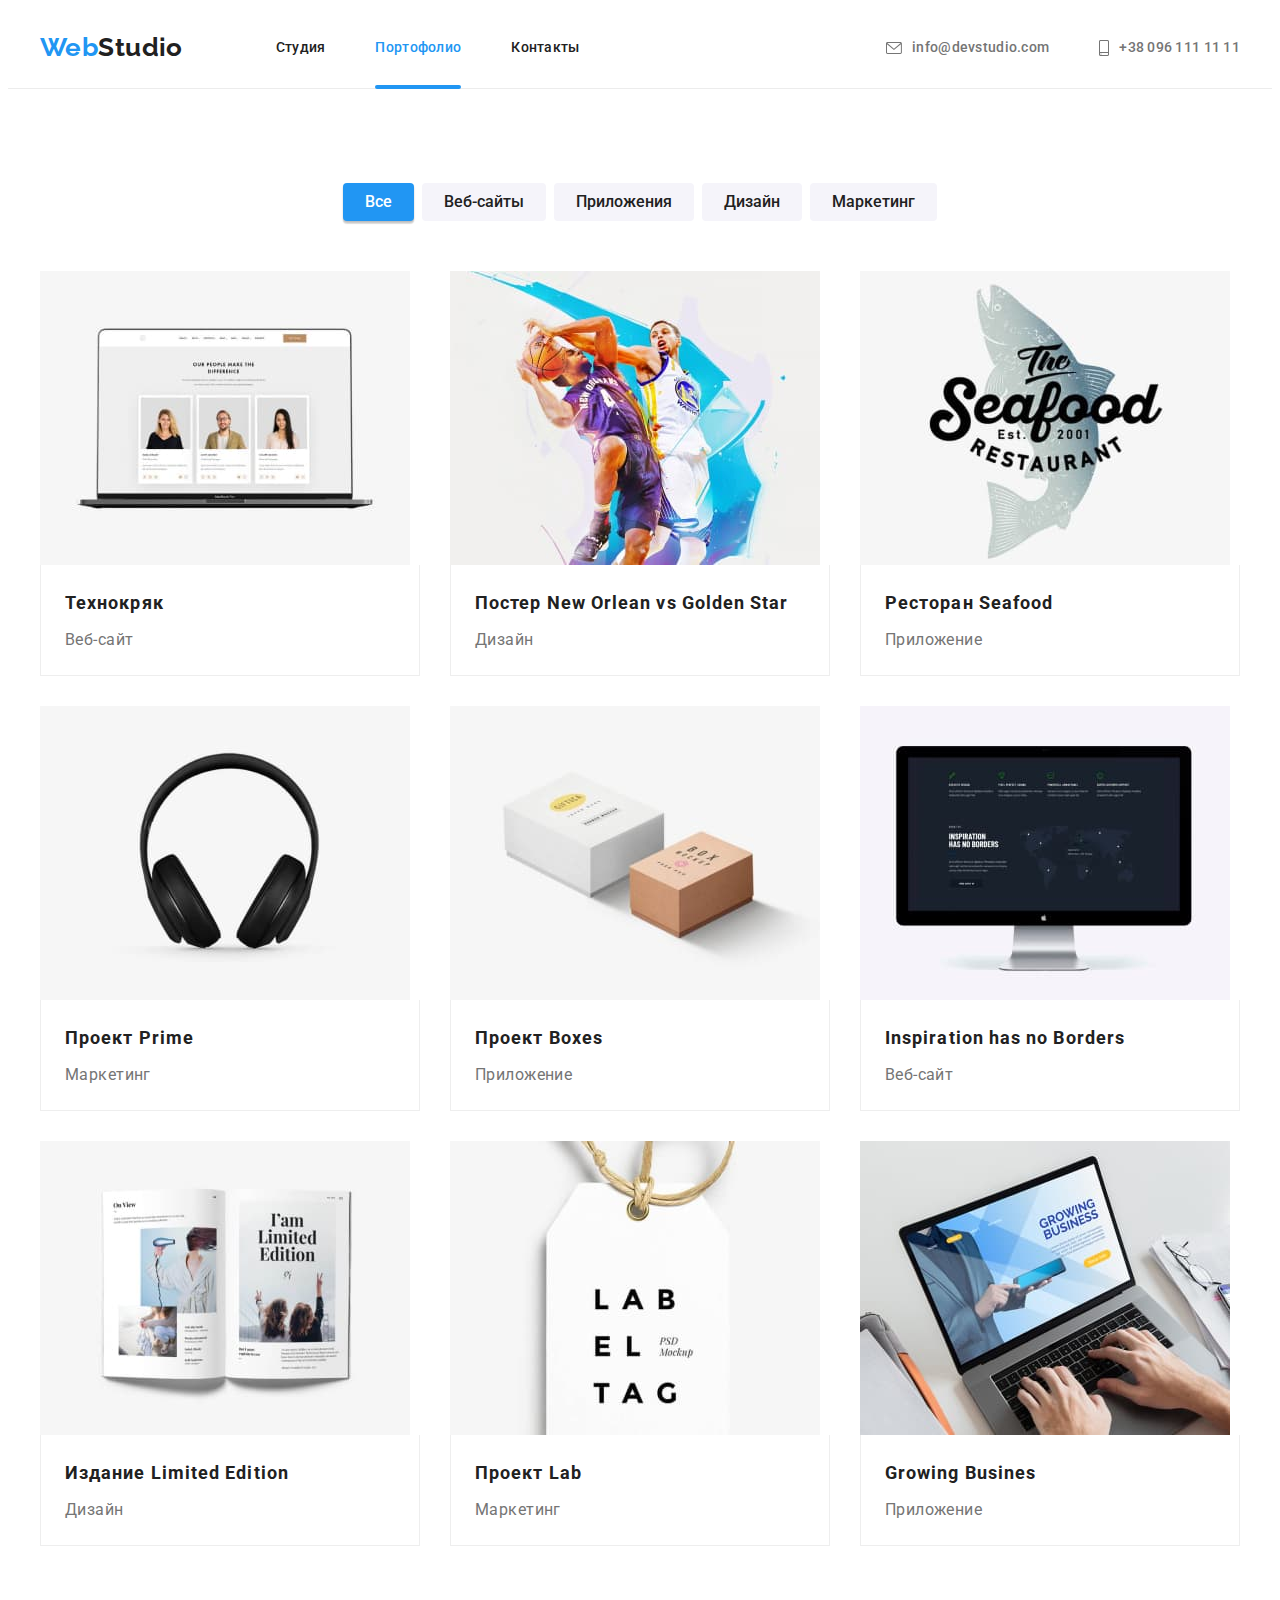
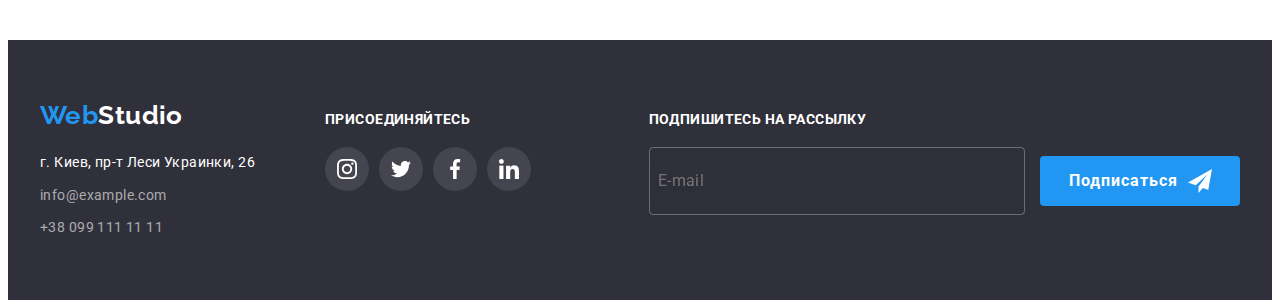
==== portofolio.html @ bf847ea8 "bem1" ====
<!DOCTYPE html>
<html lang="ru">
  <head>
    <meta charset="utf-8" />
    <meta http-equiv="x-ua-compatible" content="ie=edge" />
    <meta name="viewport" content="width=device-width, initial-scale=1.0" />
    <link rel="preconnect" href="https://fonts.googleapis.com" />
    <link rel="preconnect" href="https://fonts.gstatic.com" crossorigin />
    <link
      href="https://fonts.googleapis.com/css2?family=Raleway:wght@700&family=Roboto:wght@400;500;700;900&display=swap"
      rel="stylesheet"
    />
    <!-- <link rel="stylesheet" href="node_modules/modern-normalize/modern-normalize.css"> -->
    <link
      rel="stylesheet"
      href="https://cdnjs.cloudflare.com/ajax/libs/modern-normalize/1.1.0/modern-normalize.min.css"
      integrity="sha512-wpPYUAdjBVSE4KJnH1VR1HeZfpl1ub8YT/NKx4PuQ5NmX2tKuGu6U/JRp5y+Y8XG2tV+wKQpNHVUX03MfMFn9Q=="
      crossorigin="anonymous"
      referrerpolicy="no-referrer"
    />
    <link rel="stylesheet" href="./css/main.min.css" />
    <link rel="stylesheet" href="./css/styles.css" />
    <title>Home work 6</title>
  </head>
  <body>
    <!-- НАВИГАЦИЯ -->
    <header class="header">
      <div class="container header-container">
        <nav class="header-navigation">
          <a href="./index.html" class="link logo-flex">
            <p class="logo">
              Web<span class="logo-header-studio">Studio</span>
            </p>
          </a>
          <ul class="header-list list">
            <li class="header-item">
              <a class="header-link link" href="./index.html">Студия</a>
            </li>
            <li class="header-item">
              <a class="header-link link current" href="./portofolio.html"
                >Портофолио</a
              >
            </li>
            <li class="header-item">
              <a class="header-link link" href="">Контакты</a>
            </li>
          </ul>
        </nav>
        <ul class="header-kontacts-flex list">
          <li class="header-kontacts-item header-kontacts-sep">
            <a class="header-link-item link" href="mailto:info@devstudio.com">
              <svg class="icon" width="16" height="12">
                <use href="./images/sprite6.svg#icon-envelope"></use>
              </svg>
              info@devstudio.com</a
            >
          </li>
          <li class="header-kontacts-item">
            <a class="header-link-item link" href="tel:+380961111111">
              <svg class="icon" width="10" height="16">
                <use href="./images/sprite6.svg#icon-smartphone"></use>
              </svg>
              +38 096 111 11 11</a
            >
          </li>
        </ul>
      </div>
    </header>
    <main>
      <!-- ФИЛЬТР -->
      <section class="portofolio-hero section">
        <div class="container">
          <h1 class="portofolio-hero-title visually-hidden">Портофолио</h1>
          <ul class="filtr-list list">
            <li class="filtr-item">
              <button class="btn-filtr filtr-btn carrent-btn" type="button">
                Все
              </button>
            </li>
            <li class="filtr-item">
              <button class="filtr-btn btn-filtr" type="button">
                Веб-сайты
              </button>
            </li>
            <li class="filtr-item">
              <button class="filtr-btn btn-filtr" type="button">
                Приложения
              </button>
            </li>
            <li class="filtr-item">
              <button class="filtr-btn btn-filtr" type="button">Дизайн</button>
            </li>
            <li class="filtr-item">
              <button class="filtr-btn btn-filtr" type="button">
                Маркетинг
              </button>
            </li>
          </ul>
          <!-- ПОРТОФОЛИО -->
          <ul class="portofolio-list list">
            <!--0-->
            <li class="portofolio-item">
              <!--1-1-->
              <a href="" class="portofolio-link link">
                <div class="portofolio-top-wrappter">
                  <img
                    src="./images/portfolio-11.jpg"
                    alt="Фотография экрана лаптопа. На экране страница сайта."
                    width="370"
                  />
                  <p class="porofolio-top-text">
                    Технокряк это современная площадка распространения
                    коронавируса. Компании используют эту платформу для
                    цифрового шпионажа и атак на защищённые сервера конкурентов.
                  </p>
                </div>
                <div class="portofolio-item-card">
                  <h2 class="portofolio-item-title">Технокряк</h2>
                  <p class="portofolio-item-text" lang="en">Веб-сайт</p>
                </div>
              </a>
            </li>
            <li class="portofolio-item">
              <!--1-2-->
              <a href="" class="portofolio-link link">
                <div class="portofolio-top-wrappter">
                  <img
                    src="./images/portfolio-12.jpg"
                    alt="Постер баскетболисты."
                    width="370"
                  />
                    <p class="porofolio-top-text">
                      Технокряк это современная площадка распространения
                      коронавируса. Компании используют эту платформу для
                      цифрового шпионажа и атак на защищённые сервера конкурентов.
                    </p>
                </div>
                <div class="portofolio-item-card">
                  <h2 class="portofolio-item-title">
                    Постер <span lang="en">New Orlean vs Golden Star</span>
                  </h2>
                  <p class="portofolio-item-text">Дизайн</p>
                </div>
              </a>
            </li>
            <li class="portofolio-item">
              <!--1-3-->
              <a href="" class="portofolio-link link">
                <div class="portofolio-top-wrappter">
                  <img
                    src="./images/portfolio-13.jpg"
                    alt="Логотип ресторана"
                    width="370"
                  />
                  <p class="porofolio-top-text">
                    Технокряк это современная площадка распространения
                    коронавируса. Компании используют эту платформу для
                    цифрового шпионажа и атак на защищённые сервера конкурентов.
                  </p>
                </div>
                <div class="portofolio-item-card">
                  <h2 class="portofolio-item-title">
                    Ресторан <span lang="en">Seafood</span>
                  </h2>
                  <p class="portofolio-item-text">Приложение</p>
                </div>
              </a>
            </li>
            <li class="portofolio-item">
              <!--2-1-->
              <a href="" class="portofolio-link link">
                <div class="portofolio-top-wrappter">
                  <img
                    src="./images/portfolio-21.jpg"
                    alt="Фотография наушников"
                    width="370"
                  />
                  <p class="porofolio-top-text">
                    Технокряк это современная площадка распространения
                    коронавируса. Компании используют эту платформу для
                    цифрового шпионажа и атак на защищённые сервера конкурентов.
                  </p>
                </div>
                <div class="portofolio-item-card">
                  <h2 class="portofolio-item-title">
                    Проект <span lang="en">Prime</span>
                  </h2>
                  <p class="portofolio-item-text">Маркетинг</p>
                </div>
              </a>
            </li>
            <li class="portofolio-item">
              <!--2-2-->
              <a href="" class="portofolio-link link">
                <div class="portofolio-top-wrappter">
                  <img
                    src="./images/portfolio-22.jpg"
                    alt="Фотография с двумя коробками духов"
                    width="370"
                  />
                  <p class="porofolio-top-text">
                    Технокряк это современная площадка распространения
                    коронавируса. Компании используют эту платформу для
                    цифрового шпионажа и атак на защищённые сервера конкурентов.
                  </p>
                </div>
                <div class="portofolio-item-card">
                  <h2 class="portofolio-item-title">
                    Проект <span lang="en">Boxes</span>
                  </h2>
                  <p class="portofolio-item-text">Приложение</p>
                </div>
              </a>
            </li>
            <li class="portofolio-item">
              <!--2-3-->
              <a href="" class="portofolio-link link">
                <div class="portofolio-top-wrappter">
                  <img
                    src="./images/portfolio-23.jpg"
                    alt="Фотография экрана стационарного компьютера"
                    width="370"
                  />
                  <p class="porofolio-top-text">
                    Технокряк это современная площадка распространения
                    коронавируса. Компании используют эту платформу для
                    цифрового шпионажа и атак на защищённые сервера конкурентов.
                  </p>
                </div>
                <div class="portofolio-item-card">
                  <h2 class="portofolio-item-title" lang="en">
                    Inspiration has no Borders
                  </h2>
                  <p class="portofolio-item-text">Веб-сайт</p>
                </div>
              </a>
            </li>
            <li class="portofolio-item">
              <!--3-1-->
              <a href="" class="portofolio-link link">
                <div class="portofolio-top-wrappter">
                  <img
                    src="./images/portfolio-31.jpg"
                    alt="Фотография разворота издания книги"
                    width="370"
                  />
                  <p class="porofolio-top-text">
                    Технокряк это современная площадка распространения
                    коронавируса. Компании используют эту платформу для
                    цифрового шпионажа и атак на защищённые сервера конкурентов.
                  </p>
                </div>
                <div class="portofolio-item-card">
                  <h2 class="portofolio-item-title">
                    Издание <span lang="en">Limited Edition</span>
                  </h2>
                  <p class="portofolio-item-text">Дизайн</p>
                </div>
              </a>
            </li>
            <li class="portofolio-item">
              <!--3-2-->
              <a href="" class="portofolio-link link">
                <div class="portofolio-top-wrappter">
                  <img
                    src="./images/portfolio-32.jpg"
                    alt="Фотография дизайна стикера одежды"
                    width="370"
                  />
                  <p class="porofolio-top-text">
                      Технокряк это современная площадка распространения
                      коронавируса. Компании используют эту платформу для
                      цифрового шпионажа и атак на защищённые сервера конкурентов.
                  </p>
                </div>
                <div class="portofolio-item-card">
                  <h2 class="portofolio-item-title">
                    Проект <span lang="en">Lab</span>
                  </h2>
                  <p class="portofolio-item-text">Маркетинг</p>
                </div>
              </a>
            </li>
            <li class="portofolio-item">
              <!--3-3-->
              <a href="" class="portofolio-link link">
                <div class="portofolio-top-wrappter">
                  <img
                    src="./images/portfolio-33.jpg"
                    alt="Фотография нотбука"
                    width="370"
                  />
                  <p class="porofolio-top-text">
                      Технокряк это современная площадка распространения
                      коронавируса. Компании используют эту платформу для
                      цифрового шпионажа и атак на защищённые сервера конкурентов.
                  </p>
                </div>
                <div class="portofolio-item-card">
                  <h2 class="portofolio-item-title" lang="en">
                    Growing Busines
                  </h2>
                  <p class="portofolio-item-text">Приложение</p>
                </div>
              </a>
            </li>
          </ul>
        </div>
      </section>
    </main>
    <!-- ФУТЕР -->
    <footer class="footer">
      <div class="container">
        <div class="footer-section">
          <div class="footer-section-item">
            <a href="./index.html" class="link footer-logo logo"
              >Web<span class="logo-footer-studio">Studio</span>
            </a>
            <address class="footer-contact">
              <ul class="footer-list list">
                <li class="footer-item">
                  <a
                    class="footer-link link address"
                    href="https://goo.gl/maps/CdvJLRiEL6Q8Smko8"
                    target="blank"
                    rel="noreferrer noopener"
                    >г. Киев, пр-т Леси Украинки, 26</a
                  >
                </li>
                <li class="footer-link">
                  <a
                    class="footer-link link contact"
                    href="mailto:info@example.com"
                    >info@example.com</a
                  >
                </li>
                <li class="footer-link">
                  <a class="footer-link link contact" href="tel:+380991111111"
                    >+38 099 111 11 11</a
                  >
                </li>
              </ul>
            </address>
          </div>
          <div class="footer-section-item">
            <h2 class="section-common-title">присоединяйтесь</h2>
            <ul class="section-common-list list">
              <li class="section-common-item">
                <a class="section-common-link link" href="">
                  <svg class="section-common-pkt">
                    <use href="./images/sprite6.svg#icon-instagram"></use>
                  </svg>
                </a>
              </li>
              <li class="section-common-item">
                <a class="section-common-link link" href="">
                  <svg class="section-common-pkt">
                    <use href="./images/sprite6.svg#icon-twitter"></use>
                  </svg>
                </a>
              </li>
              <li class="section-common-item">
                <a class="section-common-link link" href="">
                  <svg class="section-common-pkt">
                    <use href="./images/sprite6.svg#icon-facebook"></use>
                  </svg>
                </a>
              </li>
              <li class="section-common-item">
                <a class="section-common-link link" href="">
                  <svg class="section-common-pkt">
                    <use href="./images/sprite6.svg#icon-linkedin "></use>
                  </svg>
                </a>
              </li>
            </ul>
          </div>
          <div class="footer-section-item">
            <h2 class="footer-mailing-title">Подпишитесь на рассылку</h2>
            <form class="footer-mailing-form">
              <label>
                <input
                  type="email"
                  name="email"
                  placeholder="E-mail"
                  class="footer-mailing-box"
                />
              </label>
              <button type="submit" class="hero-btn btn footer-mailing-btn">
                Подписаться
              </button>
              <svg class="footer-mailing-icon">
                <use href="./images/icons.svg#icon-send"></use>
              </svg>
            </form>
          </div>
        </div>
      </div>
    </footer>
    <div class="backdrop is-hidden" data-modal>
      <div class="modal">
        <button type="button" class="close-btn" data-modal-close>
          <svg class="modal-icon-cancel">
            <use href="./images/sprite6.svg#icon-cancel-circle"></use>
          </svg>
        </button>
      </div>
    </div>
    <script src="./js/modal.js"></script>
  </body>
</html>
---- css/main.min.css ----
:root{--primary-title-color: #ffffff;--secondary-title-color: #212121;--primary-text-color: #757575;--secondary-text-color: #212121;--third-text-color: #ffffff;--accent-color: #2196f3;--filter-button-color: #F5F4FA;--border-color: #ECECEC;--hero-grount: #2F303A;--hero-button: #188CE8;--futer-grount: #2F303A;--portofolio-card-border:#EEEEEE;--background-card: #FFFFFF;--hero-bg:#C4C4C4;--clients-color: #AFB1B8}p,h1,h2,h3,h4,h5,h6{margin:0}ul{margin:0;padding-left:0}img{display:block}button{border-width:0}body{font-family:'Roboto', sans-serif;font-weight:normal;font-size:14px;letter-spacing:0.03em;color:var(--primary-text-color)}.link{text-decoration:none;font-family:inherit}.list{list-style:none}.visually-hidden{position:absolute;width:1px;height:1px;margin:-1px;padding:0;overflow:hidden;border:0;clip:rect(0, 0, 0, 0)}.container{width:1200px;margin:0 auto;padding-left:15px;padding-right:15px}.section{padding-top:94px;padding-bottom:94px}.btn{width:200px;height:50px;font-family:inherit;font-weight:700;font-size:16px;line-height:1.87;text-align:center;letter-spacing:0.06em;cursor:pointer;border-radius:4px}.btn-filtr{font-family:inherit;font-weight:500;font-size:16px;line-height:1.62;text-align:center;color:var(--secondary-text-color);cursor:pointer;display:inline-block;padding:6px 22px;border-radius:4px}.logo{font-family:"Raleway", sans-serif;font-weight:700;font-size:26px;line-height:calc(31 / 26);color:var(--accent-color);display:block;-webkit-transition:color 240ms cubic-bezier(0.4, 0, 0.2, 1);transition:color 240ms cubic-bezier(0.4, 0, 0.2, 1)}.logo:hover,.logo:focus{color:var(--accent-color)}.header{border-bottom:1px solid var(--border-color)}.header-container{display:-webkit-box;display:-ms-flexbox;display:flex;-webkit-box-align:center;-ms-flex-align:center;align-items:center}.header-navigation{display:-webkit-box;display:-ms-flexbox;display:flex;-webkit-box-align:center;-ms-flex-align:center;align-items:center}.header-list{display:-webkit-box;display:-ms-flexbox;display:flex;-webkit-box-align:center;-ms-flex-align:center;align-items:center}.header-kontacts-flex{display:-webkit-box;display:-ms-flexbox;display:flex;margin-left:auto;-webkit-box-align:center;-ms-flex-align:center;align-items:center}.logo-flex{margin-right:93px}.logo-header-studio{color:var(--secondary-text-color)}.header-link{display:block;padding-top:32px;padding-bottom:32px;font-weight:500;line-height:1.14;letter-spacing:0.02em;color:var(--secondary-title-color);position:relative;-webkit-transition:color 240ms cubic-bezier(0.4, 0, 0.2, 1);transition:color 240ms cubic-bezier(0.4, 0, 0.2, 1)}.header-link:hover,.header-link:focus,.current{color:var(--accent-color)}.current::after{content:"";position:absolute;width:100%;height:4px;border-radius:2px;background-color:var(--accent-color);display:block;bottom:-1px}.header-item:not(:last-child){margin-right:50px}.header-kontacts-item{color:var(--primary-text-color)}.header-kontacts-sep:not(:last-child){margin-right:50px}.icon{margin-right:10px;fill:var(--primary-text-color);-webkit-transition:fill 240ms cubic-bezier(0.4, 0, 0.2, 1);transition:fill 240ms cubic-bezier(0.4, 0, 0.2, 1)}.header-link-item{display:-webkit-box;display:-ms-flexbox;display:flex;-webkit-box-align:center;-ms-flex-align:center;align-items:center;font-weight:500;line-height:1.14;letter-spacing:0.02em;color:var(--primary-text-color);-webkit-transition:color 240ms cubic-bezier(0.4, 0, 0.2, 1);transition:color 240ms cubic-bezier(0.4, 0, 0.2, 1)}.header-link-item:hover,.header-link-item:focus{color:var(--accent-color)}.header-link-item:hover .icon,.header-link-item:focus .icon{fill:var(--accent-color)}.hero{background-color:var(--hero-bg);background-image:-webkit-gradient(linear, left top, right top, from(rgba(47,48,58,0.4)), to(rgba(47,48,58,0.4))),url(../images/hero-jpeg.jpg);background-image:linear-gradient(to right, rgba(47,48,58,0.4), rgba(47,48,58,0.4)),url(../images/hero-jpeg.jpg);background-repeat:no-repeat;background-position:center;background-size:cover;padding-top:200px;padding-bottom:200px}.hero-container{display:-webkit-box;display:-ms-flexbox;display:flex;-webkit-box-orient:vertical;-webkit-box-direction:normal;-ms-flex-direction:column;flex-direction:column;-webkit-box-align:center;-ms-flex-align:center;align-items:center}.hero-title{font-weight:900;font-size:44px;line-height:1.36;text-align:center;letter-spacing:0.06em;text-transform:uppercase;color:var(--primary-title-color);width:696px;margin-bottom:30px}.hero-btn{color:var(--third-text-color);background-color:var(--accent-color);-webkit-transition:color 240ms cubic-bezier(0.4, 0, 0.2, 1),background-color 240ms cubic-bezier(0.4, 0, 0.2, 1);transition:color 240ms cubic-bezier(0.4, 0, 0.2, 1),background-color 240ms cubic-bezier(0.4, 0, 0.2, 1)}.hero-btn:hover,.hero-btn:focus{color:var(--third-text-color);background-color:var(--hero-button)}.whyus-container{display:-webkit-box;display:-ms-flexbox;display:flex}.ourteam-list,.whyus-list,.wedoing-list,.clients-list{display:-webkit-box;display:-ms-flexbox;display:flex;-ms-flex-wrap:wrap;flex-wrap:wrap;margin-left:-30px;margin-top:-30px}.wedoing-item,.ourteam-item,.whyus-item{-ms-flex-preferred-size:calc(100% / 4 - 30px);flex-basis:calc(100% / 4 - 30px);margin-left:30px;margin-top:30px}.whyus-item-pkt{height:120px;background-color:var(--filter-button-color);border-radius:4px;display:-webkit-box;display:-ms-flexbox;display:flex;-webkit-box-align:center;-ms-flex-align:center;align-items:center;-webkit-box-pack:center;-ms-flex-pack:center;justify-content:center;margin-bottom:30px}.whyus-pkt-item{width:70px;height:70px}.whyus-item-header{font-weight:700;line-height:calc(16 / 14);letter-spacing:0.03em;text-transform:uppercase;color:var(--secondary-title-color);margin-bottom:10px}.whyus-item-text{line-height:1.71;color:var(--primary-text-color)}.wedoing{padding-top:0px}.ourteam-title,.wedoing-title,.clients-title{font-weight:700;font-size:36px;line-height:calc(42 / 36);text-align:center;color:var(--secondary-title-color);margin-bottom:50px}.wedoing-item{position:relative}.wedoing-text{position:absolute;bottom:0;width:100%;padding-top:27px;padding-bottom:27px;color:#fff;font-family:Roboto;font-style:normal;font-weight:bold;font-size:14px;line-height:calc(16 / 14);text-align:center;letter-spacing:0.03em;text-transform:uppercase;background:rgba(47,48,58,0.8)}.ourteam{background:var(--filter-button-color)}.ourteam-card{background:var(--background-card);-webkit-box-shadow:0px 1px 3px rgba(0,0,0,0.12),0px 1px 1px rgba(0,0,0,0.14),0px 2px 1px rgba(0,0,0,0.2);box-shadow:0px 1px 3px rgba(0,0,0,0.12),0px 1px 1px rgba(0,0,0,0.14),0px 2px 1px rgba(0,0,0,0.2);border-radius:0px 0px 4px 4px;display:block;padding-bottom:30px}.ourteam-item-title{font-weight:500;font-size:16px;line-height:calc(19 / 16);text-align:center;color:var(--secondary-title-color);margin-top:30px;margin-bottom:10px}.ourteam-item-text{font-size:16px;line-height:calc(19 / 16);text-align:center;margin-bottom:16px}.ourteam-socital-list{display:-webkit-box;display:-ms-flexbox;display:flex;-webkit-box-pack:center;-ms-flex-pack:center;justify-content:center;-webkit-box-align:center;-ms-flex-align:center;align-items:center}.ourteam-socital-item+.ourteam-socital-item{margin-left:10px}.ourteam-socital-link{width:44px;height:44px;border-radius:50%;display:block;background-color:var(--primary-title-color);display:-webkit-box;display:-ms-flexbox;display:flex;-webkit-box-align:center;-ms-flex-align:center;align-items:center;-webkit-box-pack:center;-ms-flex-pack:center;justify-content:center;-webkit-transition:background-color 240ms cubic-bezier(0.4, 0, 0.2, 1);transition:background-color 240ms cubic-bezier(0.4, 0, 0.2, 1)}.socital-link-pkt{fill:var(--clients-color);width:20px;height:20px;-webkit-transition:fill 240ms cubic-bezier(0.4, 0, 0.2, 1);transition:fill 240ms cubic-bezier(0.4, 0, 0.2, 1)}.ourteam-socital-link:hover,.ourteam-socital-link:focus{background-color:var(--accent-color)}.ourteam-socital-link:hover .socital-link-pkt,.ourteam-socital-link:focus .socital-link-pkt{fill:var(--primary-title-color)}.clients-item{-ms-flex-preferred-size:calc(100% / 6 - 30px);flex-basis:calc(100% / 6 - 30px);margin-left:30px;margin-top:30px}.clients-link{display:-webkit-box;display:-ms-flexbox;display:flex;-webkit-box-align:center;-ms-flex-align:center;align-items:center;-webkit-box-pack:center;-ms-flex-pack:center;justify-content:center;width:170px;height:92px;border:1px solid var(--clients-color);border-radius:4px;fill:var(--clients-color);-webkit-transition:border 240ms cubic-bezier(0.4, 0, 0.2, 1),fill 240ms cubic-bezier(0.4, 0, 0.2, 1);transition:border 240ms cubic-bezier(0.4, 0, 0.2, 1),fill 240ms cubic-bezier(0.4, 0, 0.2, 1)}.clients-link:hover,.clients-link:focus{border:1px solid var(--hero-button);fill:var(--hero-button)}.clients-icon{width:106px;height:60px}.footer-link{line-height:1.71}.footer{background:var(--futer-grount);padding-top:60px;padding-bottom:60px}.footer-contact{font-style:inherit}.address{color:var(--third-text-color);-webkit-transition:color 240ms cubic-bezier(0.4, 0, 0.2, 1);transition:color 240ms cubic-bezier(0.4, 0, 0.2, 1)}.address:hover,.address:focus{color:var(--accent-color)}.contact{color:rgba(255,255,255,0.6);-webkit-transition:color 240ms cubic-bezier(0.4, 0, 0.2, 1);transition:color 240ms cubic-bezier(0.4, 0, 0.2, 1)}.contact:hover,.contact:focus{color:var(--accent-color)}.footer-logo{margin-bottom:20px}.logo-footer-studio{color:var(--primary-title-color)}.footer-item,.footer-link:not(:last-child){margin-bottom:9px}.footer-section{display:-webkit-box;display:-ms-flexbox;display:flex;-ms-flex-wrap:wrap;flex-wrap:wrap;-webkit-box-align:baseline;-ms-flex-align:baseline;align-items:baseline}.footer-section-item:not(:last-child){margin-right:70px}.footer-section-item:last-child{margin-left:auto}.section-common-list{display:-webkit-box;display:-ms-flexbox;display:flex;-ms-flex-wrap:wrap;flex-wrap:wrap;-webkit-box-align:center;-ms-flex-align:center;align-items:center;-webkit-box-pack:center;-ms-flex-pack:center;justify-content:center}.section-common-title{font-weight:700;font-size:14px;text-transform:uppercase;line-height:calc(16 / 14);color:var(--primary-title-color);margin-bottom:20px}.section-common-list{display:-webkit-box;display:-ms-flexbox;display:flex;-ms-flex-wrap:wrap;flex-wrap:wrap;-webkit-box-align:center;-ms-flex-align:center;align-items:center;-webkit-box-pack:center;-ms-flex-pack:center;justify-content:center;margin-left:-10px;margin-top:-30px}.section-common-item{width:44px;height:44px;-ms-flex-preferred-size:calc(100% / 4 - 10px);flex-basis:calc(100% / 4 - 10px);margin-left:10px;margin-top:30px}.section-common-item+.section-common-item{margin-left:10px}.section-common-link{width:100%;height:100%;border-radius:50%;display:block;background-color:rgba(255,255,255,0.1);display:-webkit-box;display:-ms-flexbox;display:flex;-webkit-box-align:center;-ms-flex-align:center;align-items:center;-webkit-box-pack:center;-ms-flex-pack:center;justify-content:center;-webkit-transition:background-color 240ms cubic-bezier(0.4, 0, 0.2, 1);transition:background-color 240ms cubic-bezier(0.4, 0, 0.2, 1)}.section-common-link:hover,.section-common-link:focus{background-color:var(--accent-color)}.section-common-pkt{fill:var(--primary-title-color);width:20px;height:20px}.footer-mailing-title{font-family:Roboto;font-style:normal;font-weight:bold;font-size:14px;line-height:16px;letter-spacing:0.03em;text-transform:uppercase;color:#FFFFFF;padding-bottom:20px}.footer-mailing-form{position:relative}.footer-mailing-box{width:358px;height:50px;background-color:transparent;border:1px solid rgba(255,255,255,0.3);-webkit-filter:drop-shadow(0px 4px 4px rgba(0,0,0,0.15));filter:drop-shadow(0px 4px 4px rgba(0,0,0,0.15));border-radius:4px;margin-right:12px;padding:8px;font-family:inherit;font-size:16px;line-height:1.25;-webkit-box-align:center;-ms-flex-align:center;align-items:center;letter-spacing:0.03em;color:rgba(255,255,255,0.6)}.footer-mailing-box:hover,.footer-mailing-box:focus{border:1px solid var(--accent-color)}.footer-mailing-btn{width:200px;height:50px;padding-left:29px;padding-top:10px;padding-right:62px;padding-bottom:10px}.footer-mailing-icon{width:24px;height:24px;right:28px;top:50%;-webkit-transform:translateY(-50%);transform:translateY(-50%);position:absolute;-webkit-transition:-webkit-transform 2250ms cubic-bezier(0.4, 0, 0.2, 1);transition:-webkit-transform 2250ms cubic-bezier(0.4, 0, 0.2, 1);transition:transform 2250ms cubic-bezier(0.4, 0, 0.2, 1);transition:transform 2250ms cubic-bezier(0.4, 0, 0.2, 1), -webkit-transform 2250ms cubic-bezier(0.4, 0, 0.2, 1)}.footer-mailing-icon:hover,.footer-mailing-icon:focus{-webkit-transform:rotate(25deg) translateX(-45%);transform:rotate(25deg) translateX(-45%)}.filtr-list{display:-webkit-box;display:-ms-flexbox;display:flex;-ms-flex-wrap:wrap;flex-wrap:wrap;-webkit-box-pack:center;-ms-flex-pack:center;justify-content:center;margin-bottom:50px}.filtr-item:not(:last-child){margin-right:8px}.filtr-btn{color:var(--secondary-text-color);background:var(--filter-button-color);-webkit-transition:color 240ms cubic-bezier(0.4, 0, 0.2, 1),background-color 240ms cubic-bezier(0.4, 0, 0.2, 1),-webkit-box-shadow 240ms cubic-bezier(0.4, 0, 0.2, 1);transition:color 240ms cubic-bezier(0.4, 0, 0.2, 1),background-color 240ms cubic-bezier(0.4, 0, 0.2, 1),-webkit-box-shadow 240ms cubic-bezier(0.4, 0, 0.2, 1);transition:color 240ms cubic-bezier(0.4, 0, 0.2, 1),background-color 240ms cubic-bezier(0.4, 0, 0.2, 1),box-shadow 240ms cubic-bezier(0.4, 0, 0.2, 1);transition:color 240ms cubic-bezier(0.4, 0, 0.2, 1),background-color 240ms cubic-bezier(0.4, 0, 0.2, 1),box-shadow 240ms cubic-bezier(0.4, 0, 0.2, 1),-webkit-box-shadow 240ms cubic-bezier(0.4, 0, 0.2, 1)}.filtr-btn:hover,.filtr-btn:focus,.carrent-btn{color:var(--third-text-color);background-color:var(--accent-color);-webkit-box-shadow:0px 3px 1px rgba(0,0,0,0.1),0px 1px 2px rgba(0,0,0,0.08),0px 2px 2px rgba(0,0,0,0.12);box-shadow:0px 3px 1px rgba(0,0,0,0.1),0px 1px 2px rgba(0,0,0,0.08),0px 2px 2px rgba(0,0,0,0.12)}.portofolio-list{display:-webkit-box;display:-ms-flexbox;display:flex;-ms-flex-wrap:wrap;flex-wrap:wrap;margin-left:-30px;margin-top:-30px}.portofolio-item{-ms-flex-preferred-size:calc(100% / 3 - 30px);flex-basis:calc(100% / 3 - 30px);-webkit-box-sizing:border-box;box-sizing:border-box;margin-left:30px;margin-top:30px}.portofolio-link{-webkit-transition:-webkit-box-shadow 240ms cubic-bezier(0.4, 0, 0.2, 1);transition:-webkit-box-shadow 240ms cubic-bezier(0.4, 0, 0.2, 1);transition:box-shadow 240ms cubic-bezier(0.4, 0, 0.2, 1);transition:box-shadow 240ms cubic-bezier(0.4, 0, 0.2, 1), -webkit-box-shadow 240ms cubic-bezier(0.4, 0, 0.2, 1)}.portofolio-link:hover,.portofolio-link:focus{display:block;outline:none;-webkit-box-shadow:0px 1px 1px rgba(0,0,0,0.12),0px 4px 4px rgba(0,0,0,0.06),1px 4px 6px rgba(0,0,0,0.16);box-shadow:0px 1px 1px rgba(0,0,0,0.12),0px 4px 4px rgba(0,0,0,0.06),1px 4px 6px rgba(0,0,0,0.16)}.portofolio-link:hover .porofolio-top-text,.portofolio-link:focus .porofolio-top-text{-webkit-transform:translateY(0);transform:translateY(0)}.portofolio-item-title{font-weight:700;font-size:18px;line-height:2.00;letter-spacing:0.06em;color:var(--secondary-title-color);margin-bottom:4px}.portofolio-item-text{font-size:16px;line-height:1.87;color:var(--primary-text-color)}.portofolio-item-card{padding-left:24px;padding-top:20px;padding-bottom:20px;border:1px solid var(--portofolio-card-border);border-top:0px;-webkit-box-sizing:border-box;box-sizing:border-box}.portofolio-top-wrappter{position:relative;overflow:hidden}.porofolio-top-text{font-weight:400;font-size:18px;line-height:1.56;letter-spacing:0.03em;color:var(--primary-title-color);background-color:rgba(33,150,243,0.9);position:absolute;top:0px;left:0px;height:100%;padding:63px 24px;-webkit-transform:translateY(100%);transform:translateY(100%);-webkit-transition:-webkit-transform 240ms cubic-bezier(0.4, 0, 0.2, 1);transition:-webkit-transform 240ms cubic-bezier(0.4, 0, 0.2, 1);transition:transform 240ms cubic-bezier(0.4, 0, 0.2, 1);transition:transform 240ms cubic-bezier(0.4, 0, 0.2, 1), -webkit-transform 240ms cubic-bezier(0.4, 0, 0.2, 1)}.backdrop{position:fixed;width:100vw;height:100vh;background-color:rgba(0,0,0,0.2);top:0;display:-webkit-box;display:-ms-flexbox;display:flex;-webkit-box-align:center;-ms-flex-align:center;align-items:center;-webkit-box-pack:center;-ms-flex-pack:center;justify-content:center;-webkit-transition:opacity 240ms cubic-bezier(0.4, 0, 0.2, 1),visibility 240ms cubic-bezier(0.4, 0, 0.2, 1);transition:opacity 240ms cubic-bezier(0.4, 0, 0.2, 1),visibility 240ms cubic-bezier(0.4, 0, 0.2, 1)}.backdrop.is-hidden{opacity:0;visibility:hidden;pointer-events:none}.backdrop.is-hidden .modal{opacity:0;-webkit-transform:scale(0);transform:scale(0)}.modal{width:528px;min-height:581px;background-color:var(--primary-title-color);-webkit-box-shadow:0px 1px 3px rgba(0,0,0,0.12),0px 1px 1px rgba(0,0,0,0.14),0px 2px 1px rgba(0,0,0,0.2);box-shadow:0px 1px 3px rgba(0,0,0,0.12),0px 1px 1px rgba(0,0,0,0.14),0px 2px 1px rgba(0,0,0,0.2);border-radius:4px;position:relative;opacity:1;-webkit-transform:scale(1);transform:scale(1);-webkit-transition:opacity 250ms cubic-bezier(0.4, 0, 0.2, 1),-webkit-transform 250ms cubic-bezier(0.4, 0, 0.2, 1);transition:opacity 250ms cubic-bezier(0.4, 0, 0.2, 1),-webkit-transform 250ms cubic-bezier(0.4, 0, 0.2, 1);transition:opacity 250ms cubic-bezier(0.4, 0, 0.2, 1),transform 250ms cubic-bezier(0.4, 0, 0.2, 1);transition:opacity 250ms cubic-bezier(0.4, 0, 0.2, 1),transform 250ms cubic-bezier(0.4, 0, 0.2, 1),-webkit-transform 250ms cubic-bezier(0.4, 0, 0.2, 1);padding:40px}.modal-title{font-size:20px;line-height:calc(23 / 20);font-weight:700;margin-bottom:20px;text-align:center;letter-spacing:0.03em;color:#212121}.modal-field{margin-bottom:10px}.input-label{font-size:12px;line-height:calc(14 / 12);letter-spacing:0.01em;color:#757575;display:block;margin-bottom:4px}.input-wrapper{display:block;position:relative}.modal-input{width:100%;height:45px;border-radius:4px;border:1px solid rgba(33,33,33,0.2);background-color:transparent;padding-left:42px;padding-right:20px;outline:none;color:var(--primary-text-color);-webkit-transition:border 250ms cubic-bezier(0.4, 0, 0.2, 1);transition:border 250ms cubic-bezier(0.4, 0, 0.2, 1)}.modal-input:hover,.modal-input:focus{border:1px solid var(--accent-color)}.modal-input:hover+.input-icon,.modal-input:focus+.input-icon{fill:var(--accent-color)}.input-icon{width:18px;height:18px;position:absolute;left:12px;top:50%;-webkit-transform:translateY(-50%);transform:translateY(-50%);-webkit-transition:fill 250ms cubic-bezier(0.4, 0, 0.2, 1);transition:fill 250ms cubic-bezier(0.4, 0, 0.2, 1)}.modal-user-commit{width:100%;height:120px;border-radius:4px;border:1px solid rgba(33,33,33,0.2);-webkit-box-sizing:border-box;box-sizing:border-box;background-color:transparent;padding:10px;resize:none;outline:none;-webkit-transition:border 250ms cubic-bezier(0.4, 0, 0.2, 1);transition:border 250ms cubic-bezier(0.4, 0, 0.2, 1);color:var(--primary-text-color)}.modal-user-commit::-webkit-input-placeholder{color:rgba(117,117,117,0.5)}.modal-user-commit:-ms-input-placeholder{color:rgba(117,117,117,0.5)}.modal-user-commit::-ms-input-placeholder{color:rgba(117,117,117,0.5)}.modal-user-commit::placeholder{color:rgba(117,117,117,0.5)}.modal-user-commit:hover,.modal-user-commit:focus{border:1px solid var(--accent-color)}.modal-btn{display:block;margin:0 auto}.check-text{font-size:14px;line-height:1.71;letter-spacing:0.03em;color:var(--primary-text-color);display:-webkit-box;display:-ms-flexbox;display:flex;-webkit-box-align:center;-ms-flex-align:center;align-items:center;-webkit-box-pack:center;-ms-flex-pack:center;justify-content:center;margin-bottom:30px}.check-text span{width:16px;height:15px;border:2px solid var(--futer-grount);border-radius:3px;margin-right:8px;display:-webkit-box;display:-ms-flexbox;display:flex;-webkit-box-align:center;-ms-flex-align:center;align-items:center;-webkit-box-pack:center;-ms-flex-pack:center;justify-content:center;-webkit-transition:background-color 250ms cubic-bezier(0.4, 0, 0.2, 1),border 250ms cubic-bezier(0.4, 0, 0.2, 1);transition:background-color 250ms cubic-bezier(0.4, 0, 0.2, 1),border 250ms cubic-bezier(0.4, 0, 0.2, 1)}.modal-checkbox:hover+.check-text span,.modal-checkbox:focus+.check-text span{border:2px solid var(--accent-color)}.modal-checkbox:checked+.check-text span{background-color:var(--accent-color);border:2px solid var(--accent-color)}.close-btn{position:absolute;right:10px;top:10px;width:30px;height:30px;display:-webkit-box;display:-ms-flexbox;display:flex;-webkit-box-align:center;-ms-flex-align:center;align-items:center;-webkit-box-pack:center;-ms-flex-pack:center;justify-content:center;cursor:pointer;fill:var(--secondary-title-color);border-radius:50%;background:#00000000;border:1px solid rgba(0,0,0,0.1);-webkit-box-sizing:border-box;box-sizing:border-box;padding:0;-webkit-transition:fill 250ms cubic-bezier(0.4, 0, 0.2, 1);transition:fill 250ms cubic-bezier(0.4, 0, 0.2, 1)}.close-btn:hover,.close-btn:focus{fill:var(--accent-color)}.modal-icon-cancel{width:18px;height:18px}
/*# sourceMappingURL=main.min.css.map */
---- css/styles.css ----
/*========prodact=====*/
/*========header=====*/
/*========hero=====*/
/*========= ПОЧЕМУ МЫ ===========*/
/*======== Чем мы занимаемся ==========*/
/*======== НАША КОМАНДА ==========*/
/*======== ПОСТОЯННЫЕ КЛИЕНТЫ ==========*/
/*======== ФУТЕР ==========*/
/*======== ФИЛЬТР ==========*/
/*======== ПОРТОФОЛИО ==========*/
/*======== МОДАЛЬНОЕ ОКНО ==========*/
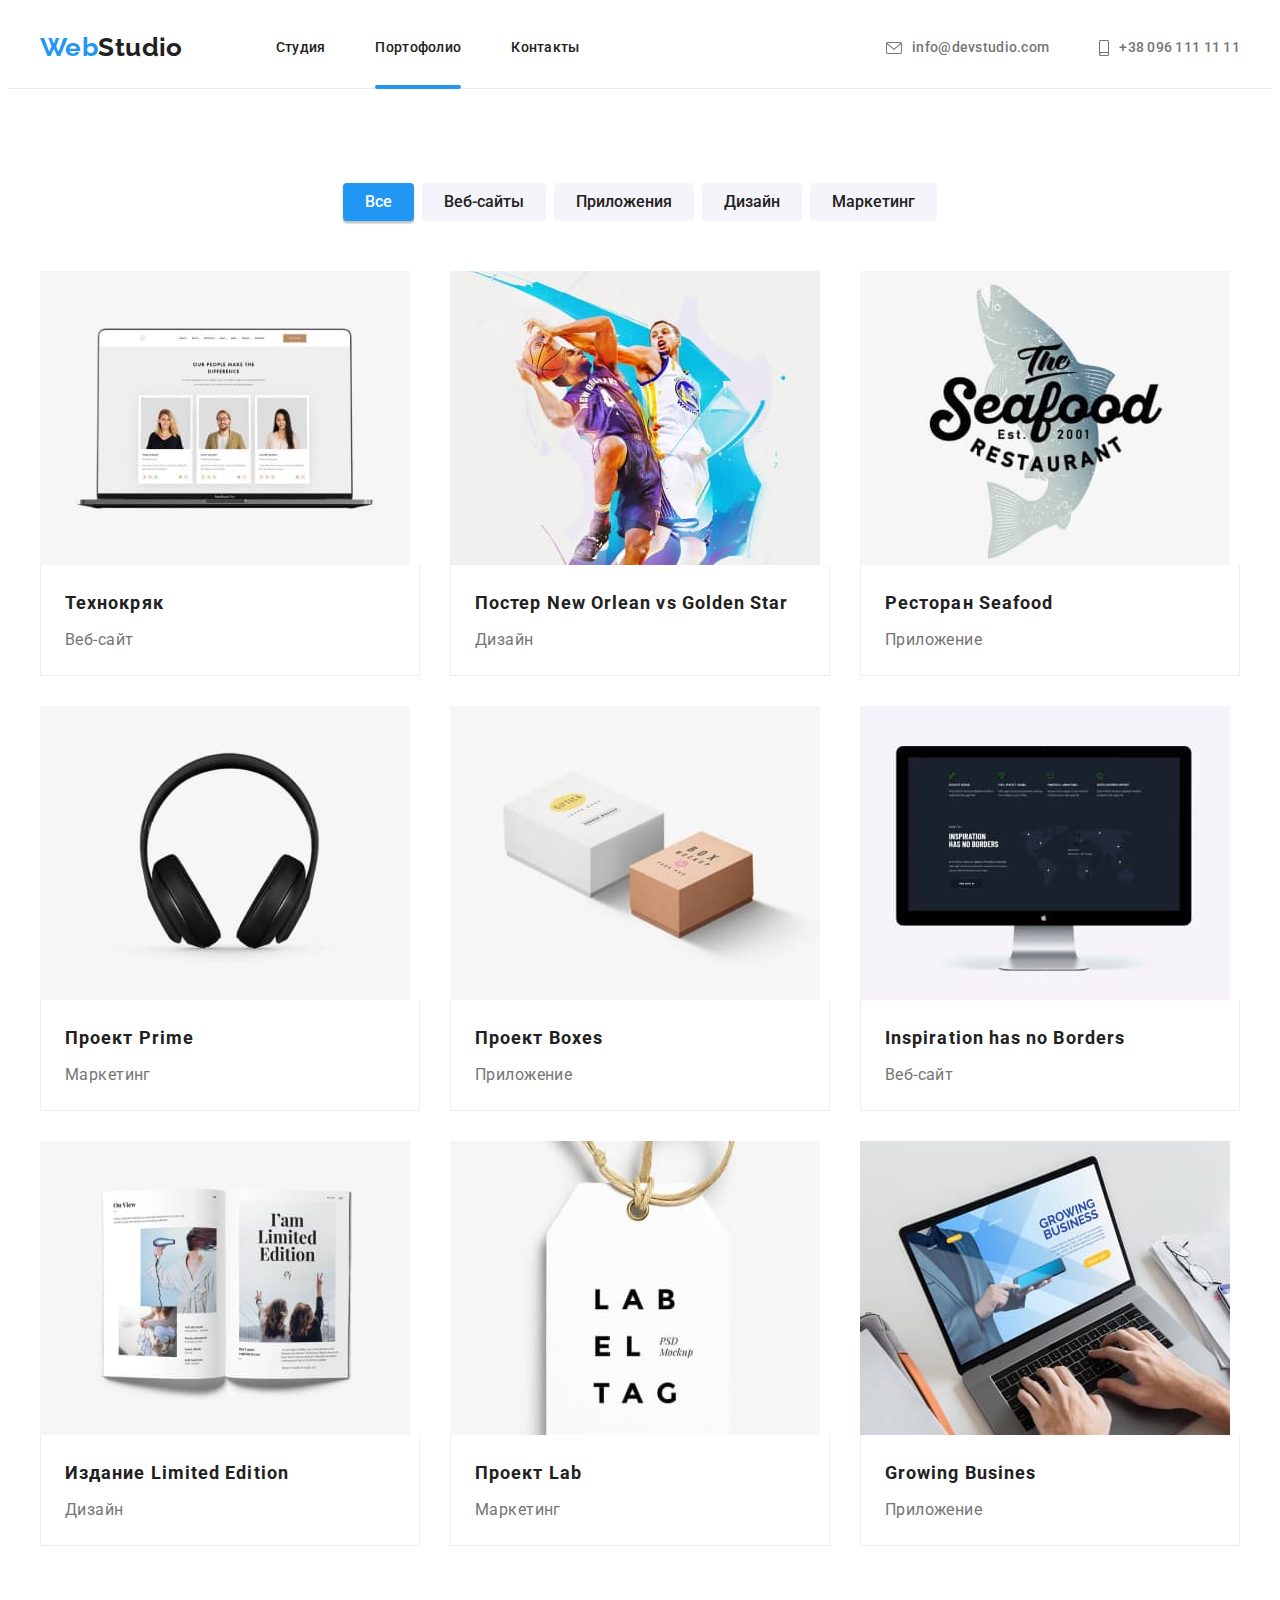
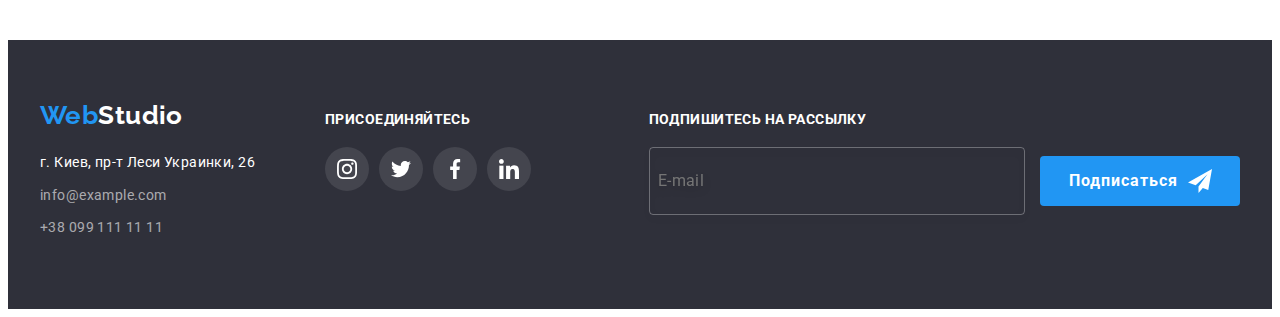
==== commit c78eac79: "2" ====
--- a/portofolio.html
+++ b/portofolio.html
@@ -20,17 +20,15 @@
     />
     <link rel="stylesheet" href="./css/main.min.css" />
     <link rel="stylesheet" href="./css/styles.css" />
-    <title>Home work 6</title>
+    <title>Home work 7</title>
   </head>
   <body>
     <!-- НАВИГАЦИЯ -->
     <header class="header">
       <div class="container header-container">
         <nav class="header-navigation">
-          <a href="./index.html" class="link logo-flex">
-            <p class="logo">
-              Web<span class="logo-header-studio">Studio</span>
-            </p>
+          <a href="./index.html" class="link logo_indent--right logo">
+              Web<span class="logo_color--dark">Studio</span>
           </a>
           <ul class="header-list list">
             <li class="header-item">
@@ -73,25 +71,25 @@
           <h1 class="portofolio-hero-title visually-hidden">Портофолио</h1>
           <ul class="filtr-list list">
             <li class="filtr-item">
-              <button class="btn-filtr filtr-btn carrent-btn" type="button">
+              <button class="btn-filtr btn-filtr_color carrent-btn" type="button">
                 Все
               </button>
             </li>
             <li class="filtr-item">
-              <button class="filtr-btn btn-filtr" type="button">
+              <button class="btn-filtr btn-filtr_color" type="button">
                 Веб-сайты
               </button>
             </li>
             <li class="filtr-item">
-              <button class="filtr-btn btn-filtr" type="button">
+              <button class="btn-filtr btn-filtr_color" type="button">
                 Приложения
               </button>
             </li>
             <li class="filtr-item">
-              <button class="filtr-btn btn-filtr" type="button">Дизайн</button>
+              <button class="btn-filtr btn-filtr_color" type="button">Дизайн</button>
             </li>
             <li class="filtr-item">
-              <button class="filtr-btn btn-filtr" type="button">
+              <button class="btn-filtr btn-filtr_color" type="button">
                 Маркетинг
               </button>
             </li>
@@ -313,29 +311,29 @@
       <div class="container">
         <div class="footer-section">
           <div class="footer-section-item">
-            <a href="./index.html" class="link footer-logo logo"
-              >Web<span class="logo-footer-studio">Studio</span>
+            <a href="./index.html" class="link logo_indent--bottom logo"
+              >Web<span class="logo_color--light">Studio</span>
             </a>
             <address class="footer-contact">
               <ul class="footer-list list">
                 <li class="footer-item">
                   <a
-                    class="footer-link link address"
+                    class="link address"
                     href="https://goo.gl/maps/CdvJLRiEL6Q8Smko8"
                     target="blank"
                     rel="noreferrer noopener"
                     >г. Киев, пр-т Леси Украинки, 26</a
                   >
                 </li>
-                <li class="footer-link">
+                <li class="footer-item">
                   <a
-                    class="footer-link link contact"
+                    class="link contact"
                     href="mailto:info@example.com"
                     >info@example.com</a
                   >
                 </li>
-                <li class="footer-link">
-                  <a class="footer-link link contact" href="tel:+380991111111"
+                <li class="footer-item">
+                  <a class="link contact" href="tel:+380991111111"
                     >+38 099 111 11 11</a
                   >
                 </li>
--- a/css/main.min.css
+++ b/css/main.min.css
@@ -1,2 +1,2 @@
-:root{--primary-title-color: #ffffff;--secondary-title-color: #212121;--primary-text-color: #757575;--secondary-text-color: #212121;--third-text-color: #ffffff;--accent-color: #2196f3;--filter-button-color: #F5F4FA;--border-color: #ECECEC;--hero-grount: #2F303A;--hero-button: #188CE8;--futer-grount: #2F303A;--portofolio-card-border:#EEEEEE;--background-card: #FFFFFF;--hero-bg:#C4C4C4;--clients-color: #AFB1B8}p,h1,h2,h3,h4,h5,h6{margin:0}ul{margin:0;padding-left:0}img{display:block}button{border-width:0}body{font-family:'Roboto', sans-serif;font-weight:normal;font-size:14px;letter-spacing:0.03em;color:var(--primary-text-color)}.link{text-decoration:none;font-family:inherit}.list{list-style:none}.visually-hidden{position:absolute;width:1px;height:1px;margin:-1px;padding:0;overflow:hidden;border:0;clip:rect(0, 0, 0, 0)}.container{width:1200px;margin:0 auto;padding-left:15px;padding-right:15px}.section{padding-top:94px;padding-bottom:94px}.btn{width:200px;height:50px;font-family:inherit;font-weight:700;font-size:16px;line-height:1.87;text-align:center;letter-spacing:0.06em;cursor:pointer;border-radius:4px}.btn-filtr{font-family:inherit;font-weight:500;font-size:16px;line-height:1.62;text-align:center;color:var(--secondary-text-color);cursor:pointer;display:inline-block;padding:6px 22px;border-radius:4px}.logo{font-family:"Raleway", sans-serif;font-weight:700;font-size:26px;line-height:calc(31 / 26);color:var(--accent-color);display:block;-webkit-transition:color 240ms cubic-bezier(0.4, 0, 0.2, 1);transition:color 240ms cubic-bezier(0.4, 0, 0.2, 1)}.logo:hover,.logo:focus{color:var(--accent-color)}.header{border-bottom:1px solid var(--border-color)}.header-container{display:-webkit-box;display:-ms-flexbox;display:flex;-webkit-box-align:center;-ms-flex-align:center;align-items:center}.header-navigation{display:-webkit-box;display:-ms-flexbox;display:flex;-webkit-box-align:center;-ms-flex-align:center;align-items:center}.header-list{display:-webkit-box;display:-ms-flexbox;display:flex;-webkit-box-align:center;-ms-flex-align:center;align-items:center}.header-kontacts-flex{display:-webkit-box;display:-ms-flexbox;display:flex;margin-left:auto;-webkit-box-align:center;-ms-flex-align:center;align-items:center}.logo-flex{margin-right:93px}.logo-header-studio{color:var(--secondary-text-color)}.header-link{display:block;padding-top:32px;padding-bottom:32px;font-weight:500;line-height:1.14;letter-spacing:0.02em;color:var(--secondary-title-color);position:relative;-webkit-transition:color 240ms cubic-bezier(0.4, 0, 0.2, 1);transition:color 240ms cubic-bezier(0.4, 0, 0.2, 1)}.header-link:hover,.header-link:focus,.current{color:var(--accent-color)}.current::after{content:"";position:absolute;width:100%;height:4px;border-radius:2px;background-color:var(--accent-color);display:block;bottom:-1px}.header-item:not(:last-child){margin-right:50px}.header-kontacts-item{color:var(--primary-text-color)}.header-kontacts-sep:not(:last-child){margin-right:50px}.icon{margin-right:10px;fill:var(--primary-text-color);-webkit-transition:fill 240ms cubic-bezier(0.4, 0, 0.2, 1);transition:fill 240ms cubic-bezier(0.4, 0, 0.2, 1)}.header-link-item{display:-webkit-box;display:-ms-flexbox;display:flex;-webkit-box-align:center;-ms-flex-align:center;align-items:center;font-weight:500;line-height:1.14;letter-spacing:0.02em;color:var(--primary-text-color);-webkit-transition:color 240ms cubic-bezier(0.4, 0, 0.2, 1);transition:color 240ms cubic-bezier(0.4, 0, 0.2, 1)}.header-link-item:hover,.header-link-item:focus{color:var(--accent-color)}.header-link-item:hover .icon,.header-link-item:focus .icon{fill:var(--accent-color)}.hero{background-color:var(--hero-bg);background-image:-webkit-gradient(linear, left top, right top, from(rgba(47,48,58,0.4)), to(rgba(47,48,58,0.4))),url(../images/hero-jpeg.jpg);background-image:linear-gradient(to right, rgba(47,48,58,0.4), rgba(47,48,58,0.4)),url(../images/hero-jpeg.jpg);background-repeat:no-repeat;background-position:center;background-size:cover;padding-top:200px;padding-bottom:200px}.hero-container{display:-webkit-box;display:-ms-flexbox;display:flex;-webkit-box-orient:vertical;-webkit-box-direction:normal;-ms-flex-direction:column;flex-direction:column;-webkit-box-align:center;-ms-flex-align:center;align-items:center}.hero-title{font-weight:900;font-size:44px;line-height:1.36;text-align:center;letter-spacing:0.06em;text-transform:uppercase;color:var(--primary-title-color);width:696px;margin-bottom:30px}.hero-btn{color:var(--third-text-color);background-color:var(--accent-color);-webkit-transition:color 240ms cubic-bezier(0.4, 0, 0.2, 1),background-color 240ms cubic-bezier(0.4, 0, 0.2, 1);transition:color 240ms cubic-bezier(0.4, 0, 0.2, 1),background-color 240ms cubic-bezier(0.4, 0, 0.2, 1)}.hero-btn:hover,.hero-btn:focus{color:var(--third-text-color);background-color:var(--hero-button)}.whyus-container{display:-webkit-box;display:-ms-flexbox;display:flex}.ourteam-list,.whyus-list,.wedoing-list,.clients-list{display:-webkit-box;display:-ms-flexbox;display:flex;-ms-flex-wrap:wrap;flex-wrap:wrap;margin-left:-30px;margin-top:-30px}.wedoing-item,.ourteam-item,.whyus-item{-ms-flex-preferred-size:calc(100% / 4 - 30px);flex-basis:calc(100% / 4 - 30px);margin-left:30px;margin-top:30px}.whyus-item-pkt{height:120px;background-color:var(--filter-button-color);border-radius:4px;display:-webkit-box;display:-ms-flexbox;display:flex;-webkit-box-align:center;-ms-flex-align:center;align-items:center;-webkit-box-pack:center;-ms-flex-pack:center;justify-content:center;margin-bottom:30px}.whyus-pkt-item{width:70px;height:70px}.whyus-item-header{font-weight:700;line-height:calc(16 / 14);letter-spacing:0.03em;text-transform:uppercase;color:var(--secondary-title-color);margin-bottom:10px}.whyus-item-text{line-height:1.71;color:var(--primary-text-color)}.wedoing{padding-top:0px}.ourteam-title,.wedoing-title,.clients-title{font-weight:700;font-size:36px;line-height:calc(42 / 36);text-align:center;color:var(--secondary-title-color);margin-bottom:50px}.wedoing-item{position:relative}.wedoing-text{position:absolute;bottom:0;width:100%;padding-top:27px;padding-bottom:27px;color:#fff;font-family:Roboto;font-style:normal;font-weight:bold;font-size:14px;line-height:calc(16 / 14);text-align:center;letter-spacing:0.03em;text-transform:uppercase;background:rgba(47,48,58,0.8)}.ourteam{background:var(--filter-button-color)}.ourteam-card{background:var(--background-card);-webkit-box-shadow:0px 1px 3px rgba(0,0,0,0.12),0px 1px 1px rgba(0,0,0,0.14),0px 2px 1px rgba(0,0,0,0.2);box-shadow:0px 1px 3px rgba(0,0,0,0.12),0px 1px 1px rgba(0,0,0,0.14),0px 2px 1px rgba(0,0,0,0.2);border-radius:0px 0px 4px 4px;display:block;padding-bottom:30px}.ourteam-item-title{font-weight:500;font-size:16px;line-height:calc(19 / 16);text-align:center;color:var(--secondary-title-color);margin-top:30px;margin-bottom:10px}.ourteam-item-text{font-size:16px;line-height:calc(19 / 16);text-align:center;margin-bottom:16px}.ourteam-socital-list{display:-webkit-box;display:-ms-flexbox;display:flex;-webkit-box-pack:center;-ms-flex-pack:center;justify-content:center;-webkit-box-align:center;-ms-flex-align:center;align-items:center}.ourteam-socital-item+.ourteam-socital-item{margin-left:10px}.ourteam-socital-link{width:44px;height:44px;border-radius:50%;display:block;background-color:var(--primary-title-color);display:-webkit-box;display:-ms-flexbox;display:flex;-webkit-box-align:center;-ms-flex-align:center;align-items:center;-webkit-box-pack:center;-ms-flex-pack:center;justify-content:center;-webkit-transition:background-color 240ms cubic-bezier(0.4, 0, 0.2, 1);transition:background-color 240ms cubic-bezier(0.4, 0, 0.2, 1)}.socital-link-pkt{fill:var(--clients-color);width:20px;height:20px;-webkit-transition:fill 240ms cubic-bezier(0.4, 0, 0.2, 1);transition:fill 240ms cubic-bezier(0.4, 0, 0.2, 1)}.ourteam-socital-link:hover,.ourteam-socital-link:focus{background-color:var(--accent-color)}.ourteam-socital-link:hover .socital-link-pkt,.ourteam-socital-link:focus .socital-link-pkt{fill:var(--primary-title-color)}.clients-item{-ms-flex-preferred-size:calc(100% / 6 - 30px);flex-basis:calc(100% / 6 - 30px);margin-left:30px;margin-top:30px}.clients-link{display:-webkit-box;display:-ms-flexbox;display:flex;-webkit-box-align:center;-ms-flex-align:center;align-items:center;-webkit-box-pack:center;-ms-flex-pack:center;justify-content:center;width:170px;height:92px;border:1px solid var(--clients-color);border-radius:4px;fill:var(--clients-color);-webkit-transition:border 240ms cubic-bezier(0.4, 0, 0.2, 1),fill 240ms cubic-bezier(0.4, 0, 0.2, 1);transition:border 240ms cubic-bezier(0.4, 0, 0.2, 1),fill 240ms cubic-bezier(0.4, 0, 0.2, 1)}.clients-link:hover,.clients-link:focus{border:1px solid var(--hero-button);fill:var(--hero-button)}.clients-icon{width:106px;height:60px}.footer-link{line-height:1.71}.footer{background:var(--futer-grount);padding-top:60px;padding-bottom:60px}.footer-contact{font-style:inherit}.address{color:var(--third-text-color);-webkit-transition:color 240ms cubic-bezier(0.4, 0, 0.2, 1);transition:color 240ms cubic-bezier(0.4, 0, 0.2, 1)}.address:hover,.address:focus{color:var(--accent-color)}.contact{color:rgba(255,255,255,0.6);-webkit-transition:color 240ms cubic-bezier(0.4, 0, 0.2, 1);transition:color 240ms cubic-bezier(0.4, 0, 0.2, 1)}.contact:hover,.contact:focus{color:var(--accent-color)}.footer-logo{margin-bottom:20px}.logo-footer-studio{color:var(--primary-title-color)}.footer-item,.footer-link:not(:last-child){margin-bottom:9px}.footer-section{display:-webkit-box;display:-ms-flexbox;display:flex;-ms-flex-wrap:wrap;flex-wrap:wrap;-webkit-box-align:baseline;-ms-flex-align:baseline;align-items:baseline}.footer-section-item:not(:last-child){margin-right:70px}.footer-section-item:last-child{margin-left:auto}.section-common-list{display:-webkit-box;display:-ms-flexbox;display:flex;-ms-flex-wrap:wrap;flex-wrap:wrap;-webkit-box-align:center;-ms-flex-align:center;align-items:center;-webkit-box-pack:center;-ms-flex-pack:center;justify-content:center}.section-common-title{font-weight:700;font-size:14px;text-transform:uppercase;line-height:calc(16 / 14);color:var(--primary-title-color);margin-bottom:20px}.section-common-list{display:-webkit-box;display:-ms-flexbox;display:flex;-ms-flex-wrap:wrap;flex-wrap:wrap;-webkit-box-align:center;-ms-flex-align:center;align-items:center;-webkit-box-pack:center;-ms-flex-pack:center;justify-content:center;margin-left:-10px;margin-top:-30px}.section-common-item{width:44px;height:44px;-ms-flex-preferred-size:calc(100% / 4 - 10px);flex-basis:calc(100% / 4 - 10px);margin-left:10px;margin-top:30px}.section-common-item+.section-common-item{margin-left:10px}.section-common-link{width:100%;height:100%;border-radius:50%;display:block;background-color:rgba(255,255,255,0.1);display:-webkit-box;display:-ms-flexbox;display:flex;-webkit-box-align:center;-ms-flex-align:center;align-items:center;-webkit-box-pack:center;-ms-flex-pack:center;justify-content:center;-webkit-transition:background-color 240ms cubic-bezier(0.4, 0, 0.2, 1);transition:background-color 240ms cubic-bezier(0.4, 0, 0.2, 1)}.section-common-link:hover,.section-common-link:focus{background-color:var(--accent-color)}.section-common-pkt{fill:var(--primary-title-color);width:20px;height:20px}.footer-mailing-title{font-family:Roboto;font-style:normal;font-weight:bold;font-size:14px;line-height:16px;letter-spacing:0.03em;text-transform:uppercase;color:#FFFFFF;padding-bottom:20px}.footer-mailing-form{position:relative}.footer-mailing-box{width:358px;height:50px;background-color:transparent;border:1px solid rgba(255,255,255,0.3);-webkit-filter:drop-shadow(0px 4px 4px rgba(0,0,0,0.15));filter:drop-shadow(0px 4px 4px rgba(0,0,0,0.15));border-radius:4px;margin-right:12px;padding:8px;font-family:inherit;font-size:16px;line-height:1.25;-webkit-box-align:center;-ms-flex-align:center;align-items:center;letter-spacing:0.03em;color:rgba(255,255,255,0.6)}.footer-mailing-box:hover,.footer-mailing-box:focus{border:1px solid var(--accent-color)}.footer-mailing-btn{width:200px;height:50px;padding-left:29px;padding-top:10px;padding-right:62px;padding-bottom:10px}.footer-mailing-icon{width:24px;height:24px;right:28px;top:50%;-webkit-transform:translateY(-50%);transform:translateY(-50%);position:absolute;-webkit-transition:-webkit-transform 2250ms cubic-bezier(0.4, 0, 0.2, 1);transition:-webkit-transform 2250ms cubic-bezier(0.4, 0, 0.2, 1);transition:transform 2250ms cubic-bezier(0.4, 0, 0.2, 1);transition:transform 2250ms cubic-bezier(0.4, 0, 0.2, 1), -webkit-transform 2250ms cubic-bezier(0.4, 0, 0.2, 1)}.footer-mailing-icon:hover,.footer-mailing-icon:focus{-webkit-transform:rotate(25deg) translateX(-45%);transform:rotate(25deg) translateX(-45%)}.filtr-list{display:-webkit-box;display:-ms-flexbox;display:flex;-ms-flex-wrap:wrap;flex-wrap:wrap;-webkit-box-pack:center;-ms-flex-pack:center;justify-content:center;margin-bottom:50px}.filtr-item:not(:last-child){margin-right:8px}.filtr-btn{color:var(--secondary-text-color);background:var(--filter-button-color);-webkit-transition:color 240ms cubic-bezier(0.4, 0, 0.2, 1),background-color 240ms cubic-bezier(0.4, 0, 0.2, 1),-webkit-box-shadow 240ms cubic-bezier(0.4, 0, 0.2, 1);transition:color 240ms cubic-bezier(0.4, 0, 0.2, 1),background-color 240ms cubic-bezier(0.4, 0, 0.2, 1),-webkit-box-shadow 240ms cubic-bezier(0.4, 0, 0.2, 1);transition:color 240ms cubic-bezier(0.4, 0, 0.2, 1),background-color 240ms cubic-bezier(0.4, 0, 0.2, 1),box-shadow 240ms cubic-bezier(0.4, 0, 0.2, 1);transition:color 240ms cubic-bezier(0.4, 0, 0.2, 1),background-color 240ms cubic-bezier(0.4, 0, 0.2, 1),box-shadow 240ms cubic-bezier(0.4, 0, 0.2, 1),-webkit-box-shadow 240ms cubic-bezier(0.4, 0, 0.2, 1)}.filtr-btn:hover,.filtr-btn:focus,.carrent-btn{color:var(--third-text-color);background-color:var(--accent-color);-webkit-box-shadow:0px 3px 1px rgba(0,0,0,0.1),0px 1px 2px rgba(0,0,0,0.08),0px 2px 2px rgba(0,0,0,0.12);box-shadow:0px 3px 1px rgba(0,0,0,0.1),0px 1px 2px rgba(0,0,0,0.08),0px 2px 2px rgba(0,0,0,0.12)}.portofolio-list{display:-webkit-box;display:-ms-flexbox;display:flex;-ms-flex-wrap:wrap;flex-wrap:wrap;margin-left:-30px;margin-top:-30px}.portofolio-item{-ms-flex-preferred-size:calc(100% / 3 - 30px);flex-basis:calc(100% / 3 - 30px);-webkit-box-sizing:border-box;box-sizing:border-box;margin-left:30px;margin-top:30px}.portofolio-link{-webkit-transition:-webkit-box-shadow 240ms cubic-bezier(0.4, 0, 0.2, 1);transition:-webkit-box-shadow 240ms cubic-bezier(0.4, 0, 0.2, 1);transition:box-shadow 240ms cubic-bezier(0.4, 0, 0.2, 1);transition:box-shadow 240ms cubic-bezier(0.4, 0, 0.2, 1), -webkit-box-shadow 240ms cubic-bezier(0.4, 0, 0.2, 1)}.portofolio-link:hover,.portofolio-link:focus{display:block;outline:none;-webkit-box-shadow:0px 1px 1px rgba(0,0,0,0.12),0px 4px 4px rgba(0,0,0,0.06),1px 4px 6px rgba(0,0,0,0.16);box-shadow:0px 1px 1px rgba(0,0,0,0.12),0px 4px 4px rgba(0,0,0,0.06),1px 4px 6px rgba(0,0,0,0.16)}.portofolio-link:hover .porofolio-top-text,.portofolio-link:focus .porofolio-top-text{-webkit-transform:translateY(0);transform:translateY(0)}.portofolio-item-title{font-weight:700;font-size:18px;line-height:2.00;letter-spacing:0.06em;color:var(--secondary-title-color);margin-bottom:4px}.portofolio-item-text{font-size:16px;line-height:1.87;color:var(--primary-text-color)}.portofolio-item-card{padding-left:24px;padding-top:20px;padding-bottom:20px;border:1px solid var(--portofolio-card-border);border-top:0px;-webkit-box-sizing:border-box;box-sizing:border-box}.portofolio-top-wrappter{position:relative;overflow:hidden}.porofolio-top-text{font-weight:400;font-size:18px;line-height:1.56;letter-spacing:0.03em;color:var(--primary-title-color);background-color:rgba(33,150,243,0.9);position:absolute;top:0px;left:0px;height:100%;padding:63px 24px;-webkit-transform:translateY(100%);transform:translateY(100%);-webkit-transition:-webkit-transform 240ms cubic-bezier(0.4, 0, 0.2, 1);transition:-webkit-transform 240ms cubic-bezier(0.4, 0, 0.2, 1);transition:transform 240ms cubic-bezier(0.4, 0, 0.2, 1);transition:transform 240ms cubic-bezier(0.4, 0, 0.2, 1), -webkit-transform 240ms cubic-bezier(0.4, 0, 0.2, 1)}.backdrop{position:fixed;width:100vw;height:100vh;background-color:rgba(0,0,0,0.2);top:0;display:-webkit-box;display:-ms-flexbox;display:flex;-webkit-box-align:center;-ms-flex-align:center;align-items:center;-webkit-box-pack:center;-ms-flex-pack:center;justify-content:center;-webkit-transition:opacity 240ms cubic-bezier(0.4, 0, 0.2, 1),visibility 240ms cubic-bezier(0.4, 0, 0.2, 1);transition:opacity 240ms cubic-bezier(0.4, 0, 0.2, 1),visibility 240ms cubic-bezier(0.4, 0, 0.2, 1)}.backdrop.is-hidden{opacity:0;visibility:hidden;pointer-events:none}.backdrop.is-hidden .modal{opacity:0;-webkit-transform:scale(0);transform:scale(0)}.modal{width:528px;min-height:581px;background-color:var(--primary-title-color);-webkit-box-shadow:0px 1px 3px rgba(0,0,0,0.12),0px 1px 1px rgba(0,0,0,0.14),0px 2px 1px rgba(0,0,0,0.2);box-shadow:0px 1px 3px rgba(0,0,0,0.12),0px 1px 1px rgba(0,0,0,0.14),0px 2px 1px rgba(0,0,0,0.2);border-radius:4px;position:relative;opacity:1;-webkit-transform:scale(1);transform:scale(1);-webkit-transition:opacity 250ms cubic-bezier(0.4, 0, 0.2, 1),-webkit-transform 250ms cubic-bezier(0.4, 0, 0.2, 1);transition:opacity 250ms cubic-bezier(0.4, 0, 0.2, 1),-webkit-transform 250ms cubic-bezier(0.4, 0, 0.2, 1);transition:opacity 250ms cubic-bezier(0.4, 0, 0.2, 1),transform 250ms cubic-bezier(0.4, 0, 0.2, 1);transition:opacity 250ms cubic-bezier(0.4, 0, 0.2, 1),transform 250ms cubic-bezier(0.4, 0, 0.2, 1),-webkit-transform 250ms cubic-bezier(0.4, 0, 0.2, 1);padding:40px}.modal-title{font-size:20px;line-height:calc(23 / 20);font-weight:700;margin-bottom:20px;text-align:center;letter-spacing:0.03em;color:#212121}.modal-field{margin-bottom:10px}.input-label{font-size:12px;line-height:calc(14 / 12);letter-spacing:0.01em;color:#757575;display:block;margin-bottom:4px}.input-wrapper{display:block;position:relative}.modal-input{width:100%;height:45px;border-radius:4px;border:1px solid rgba(33,33,33,0.2);background-color:transparent;padding-left:42px;padding-right:20px;outline:none;color:var(--primary-text-color);-webkit-transition:border 250ms cubic-bezier(0.4, 0, 0.2, 1);transition:border 250ms cubic-bezier(0.4, 0, 0.2, 1)}.modal-input:hover,.modal-input:focus{border:1px solid var(--accent-color)}.modal-input:hover+.input-icon,.modal-input:focus+.input-icon{fill:var(--accent-color)}.input-icon{width:18px;height:18px;position:absolute;left:12px;top:50%;-webkit-transform:translateY(-50%);transform:translateY(-50%);-webkit-transition:fill 250ms cubic-bezier(0.4, 0, 0.2, 1);transition:fill 250ms cubic-bezier(0.4, 0, 0.2, 1)}.modal-user-commit{width:100%;height:120px;border-radius:4px;border:1px solid rgba(33,33,33,0.2);-webkit-box-sizing:border-box;box-sizing:border-box;background-color:transparent;padding:10px;resize:none;outline:none;-webkit-transition:border 250ms cubic-bezier(0.4, 0, 0.2, 1);transition:border 250ms cubic-bezier(0.4, 0, 0.2, 1);color:var(--primary-text-color)}.modal-user-commit::-webkit-input-placeholder{color:rgba(117,117,117,0.5)}.modal-user-commit:-ms-input-placeholder{color:rgba(117,117,117,0.5)}.modal-user-commit::-ms-input-placeholder{color:rgba(117,117,117,0.5)}.modal-user-commit::placeholder{color:rgba(117,117,117,0.5)}.modal-user-commit:hover,.modal-user-commit:focus{border:1px solid var(--accent-color)}.modal-btn{display:block;margin:0 auto}.check-text{font-size:14px;line-height:1.71;letter-spacing:0.03em;color:var(--primary-text-color);display:-webkit-box;display:-ms-flexbox;display:flex;-webkit-box-align:center;-ms-flex-align:center;align-items:center;-webkit-box-pack:center;-ms-flex-pack:center;justify-content:center;margin-bottom:30px}.check-text span{width:16px;height:15px;border:2px solid var(--futer-grount);border-radius:3px;margin-right:8px;display:-webkit-box;display:-ms-flexbox;display:flex;-webkit-box-align:center;-ms-flex-align:center;align-items:center;-webkit-box-pack:center;-ms-flex-pack:center;justify-content:center;-webkit-transition:background-color 250ms cubic-bezier(0.4, 0, 0.2, 1),border 250ms cubic-bezier(0.4, 0, 0.2, 1);transition:background-color 250ms cubic-bezier(0.4, 0, 0.2, 1),border 250ms cubic-bezier(0.4, 0, 0.2, 1)}.modal-checkbox:hover+.check-text span,.modal-checkbox:focus+.check-text span{border:2px solid var(--accent-color)}.modal-checkbox:checked+.check-text span{background-color:var(--accent-color);border:2px solid var(--accent-color)}.close-btn{position:absolute;right:10px;top:10px;width:30px;height:30px;display:-webkit-box;display:-ms-flexbox;display:flex;-webkit-box-align:center;-ms-flex-align:center;align-items:center;-webkit-box-pack:center;-ms-flex-pack:center;justify-content:center;cursor:pointer;fill:var(--secondary-title-color);border-radius:50%;background:#00000000;border:1px solid rgba(0,0,0,0.1);-webkit-box-sizing:border-box;box-sizing:border-box;padding:0;-webkit-transition:fill 250ms cubic-bezier(0.4, 0, 0.2, 1);transition:fill 250ms cubic-bezier(0.4, 0, 0.2, 1)}.close-btn:hover,.close-btn:focus{fill:var(--accent-color)}.modal-icon-cancel{width:18px;height:18px}
+:root{--primary-title-color: #ffffff;--third-text-color: #ffffff;--background-card: #FFFFFF;--secondary-title-color: #212121;--secondary-text-color: #212121;--primary-text-color: #757575;--accent-color: #2196f3;--filter-button-color: #F5F4FA;--border-color: #ECECEC;--hero-grount: #2F303A;--futer-grount: #2F303A;--hero-button: #188CE8;--portofolio-card-border:#EEEEEE;--hero-bg:#C4C4C4;--clients-color: #AFB1B8}p,h1,h2,h3,h4,h5,h6{margin:0}ul{margin:0;padding-left:0}img{display:block}button{border-width:0}body{font-family:'Roboto', sans-serif;font-weight:normal;font-size:14px;letter-spacing:0.03em;color:var(--primary-text-color)}.link{text-decoration:none;font-family:inherit}.list{list-style:none}.visually-hidden{position:absolute;width:1px;height:1px;margin:-1px;padding:0;overflow:hidden;border:0;clip:rect(0, 0, 0, 0)}.container{width:1200px;margin:0 auto;padding-left:15px;padding-right:15px}.section{padding-top:94px;padding-bottom:94px}.btn{width:200px;height:50px;font-family:inherit;font-weight:700;font-size:16px;line-height:1.87;text-align:center;letter-spacing:0.06em;cursor:pointer;border-radius:4px}.btn-filtr{font-family:inherit;font-weight:500;font-size:16px;line-height:1.62;text-align:center;cursor:pointer;display:inline-block;padding:6px 22px;border-radius:4px}.btn-filtr_color{color:var(--secondary-text-color);background:var(--filter-button-color);-webkit-transition:color 240ms cubic-bezier(0.4, 0, 0.2, 1),background-color 240ms cubic-bezier(0.4, 0, 0.2, 1),-webkit-box-shadow 240ms cubic-bezier(0.4, 0, 0.2, 1);transition:color 240ms cubic-bezier(0.4, 0, 0.2, 1),background-color 240ms cubic-bezier(0.4, 0, 0.2, 1),-webkit-box-shadow 240ms cubic-bezier(0.4, 0, 0.2, 1);transition:color 240ms cubic-bezier(0.4, 0, 0.2, 1),background-color 240ms cubic-bezier(0.4, 0, 0.2, 1),box-shadow 240ms cubic-bezier(0.4, 0, 0.2, 1);transition:color 240ms cubic-bezier(0.4, 0, 0.2, 1),background-color 240ms cubic-bezier(0.4, 0, 0.2, 1),box-shadow 240ms cubic-bezier(0.4, 0, 0.2, 1),-webkit-box-shadow 240ms cubic-bezier(0.4, 0, 0.2, 1)}.btn-filtr_color:hover,.btn-filtr_color:focus,.carrent-btn{color:var(--third-text-color);background-color:var(--accent-color);-webkit-box-shadow:0px 3px 1px rgba(0,0,0,0.1),0px 1px 2px rgba(0,0,0,0.08),0px 2px 2px rgba(0,0,0,0.12);box-shadow:0px 3px 1px rgba(0,0,0,0.1),0px 1px 2px rgba(0,0,0,0.08),0px 2px 2px rgba(0,0,0,0.12)}.btn-close{position:absolute;right:10px;top:10px;width:30px;height:30px;display:-webkit-box;display:-ms-flexbox;display:flex;-webkit-box-align:center;-ms-flex-align:center;align-items:center;-webkit-box-pack:center;-ms-flex-pack:center;justify-content:center;cursor:pointer;fill:var(--secondary-title-color);border-radius:50%;background:#00000000;border:1px solid rgba(0,0,0,0.1);-webkit-box-sizing:border-box;box-sizing:border-box;padding:0;-webkit-transition:fill 250ms cubic-bezier(0.4, 0, 0.2, 1);transition:fill 250ms cubic-bezier(0.4, 0, 0.2, 1)}.btn-close:hover,.btn-close:focus{fill:var(--accent-color)}.btn-close_icon--size{width:18px;height:18px}.logo{font-family:"Raleway", sans-serif;font-weight:700;font-size:26px;line-height:calc(31 / 26);color:var(--accent-color);-webkit-transition:color 240ms cubic-bezier(0.4, 0, 0.2, 1);transition:color 240ms cubic-bezier(0.4, 0, 0.2, 1)}.logo:hover,.logo:focus{color:var(--accent-color)}.logo_color--dark{color:var(--secondary-text-color)}.logo_color--light{color:var(--primary-title-color)}.header{border-bottom:1px solid var(--border-color)}.header-container,.header-navigation,.header-list{display:-webkit-box;display:-ms-flexbox;display:flex;-webkit-box-align:center;-ms-flex-align:center;align-items:center}.logo_indent--right{margin-right:93px}.header-kontacts-flex{display:-webkit-box;display:-ms-flexbox;display:flex;margin-left:auto;-webkit-box-align:center;-ms-flex-align:center;align-items:center}.header-link{display:block;padding-top:32px;padding-bottom:32px;font-weight:500;line-height:1.14;letter-spacing:0.02em;color:var(--secondary-title-color);position:relative;-webkit-transition:color 240ms cubic-bezier(0.4, 0, 0.2, 1);transition:color 240ms cubic-bezier(0.4, 0, 0.2, 1)}.header-link:hover,.header-link:focus,.header-link .current{color:var(--accent-color)}.current::after{content:"";position:absolute;width:100%;height:4px;border-radius:2px;background-color:var(--accent-color);display:block;bottom:-1px}.header-item:not(:last-child){margin-right:50px}.header-kontacts-item{color:var(--primary-text-color)}.header-kontacts-sep:not(:last-child){margin-right:50px}.icon{margin-right:10px;fill:var(--primary-text-color);-webkit-transition:fill 240ms cubic-bezier(0.4, 0, 0.2, 1);transition:fill 240ms cubic-bezier(0.4, 0, 0.2, 1)}.header-link-item:hover .icon,.header-link-item:focus .icon{fill:var(--accent-color)}.header-link-item{display:-webkit-box;display:-ms-flexbox;display:flex;-webkit-box-align:center;-ms-flex-align:center;align-items:center;font-weight:500;line-height:1.14;letter-spacing:0.02em;color:var(--primary-text-color);-webkit-transition:color 240ms cubic-bezier(0.4, 0, 0.2, 1);transition:color 240ms cubic-bezier(0.4, 0, 0.2, 1)}.header-link-item:hover,.header-link-item:focus{color:var(--accent-color)}.hero{background-color:var(--hero-bg);background-image:-webkit-gradient(linear, left top, right top, from(rgba(47,48,58,0.4)), to(rgba(47,48,58,0.4))),url(../images/hero-jpeg.jpg);background-image:linear-gradient(to right, rgba(47,48,58,0.4), rgba(47,48,58,0.4)),url(../images/hero-jpeg.jpg);background-repeat:no-repeat;background-position:center;background-size:cover;padding-top:200px;padding-bottom:200px}.hero-container{display:-webkit-box;display:-ms-flexbox;display:flex;-webkit-box-orient:vertical;-webkit-box-direction:normal;-ms-flex-direction:column;flex-direction:column;-webkit-box-align:center;-ms-flex-align:center;align-items:center}.hero-title{font-weight:900;font-size:44px;line-height:1.36;text-align:center;letter-spacing:0.06em;text-transform:uppercase;color:var(--primary-title-color);width:696px;margin-bottom:30px}.hero-btn{color:var(--third-text-color);background-color:var(--accent-color);-webkit-transition:color 240ms cubic-bezier(0.4, 0, 0.2, 1),background-color 240ms cubic-bezier(0.4, 0, 0.2, 1);transition:color 240ms cubic-bezier(0.4, 0, 0.2, 1),background-color 240ms cubic-bezier(0.4, 0, 0.2, 1)}.hero-btn:hover,.hero-btn:focus{color:var(--third-text-color);background-color:var(--hero-button)}.whyus-container{display:-webkit-box;display:-ms-flexbox;display:flex}.ourteam-list,.whyus-list,.wedoing-list,.clients-list{display:-webkit-box;display:-ms-flexbox;display:flex;-ms-flex-wrap:wrap;flex-wrap:wrap;margin-left:-30px;margin-top:-30px}.wedoing-item,.ourteam-item,.whyus-item{-ms-flex-preferred-size:calc(100% / 4 - 30px);flex-basis:calc(100% / 4 - 30px);margin-left:30px;margin-top:30px}.whyus-item-pkt{height:120px;background-color:var(--filter-button-color);border-radius:4px;display:-webkit-box;display:-ms-flexbox;display:flex;-webkit-box-align:center;-ms-flex-align:center;align-items:center;-webkit-box-pack:center;-ms-flex-pack:center;justify-content:center;margin-bottom:30px}.whyus-pkt-item{width:70px;height:70px}.whyus-item-header{font-weight:700;line-height:calc(16 / 14);letter-spacing:0.03em;text-transform:uppercase;color:var(--secondary-title-color);margin-bottom:10px}.whyus-item-text{line-height:1.71;color:var(--primary-text-color)}.wedoing{padding-top:0px}.ourteam-title,.wedoing-title,.clients-title{font-weight:700;font-size:36px;line-height:calc(42 / 36);text-align:center;color:var(--secondary-title-color);margin-bottom:50px}.wedoing-item{position:relative}.wedoing-text{position:absolute;bottom:0;width:100%;padding-top:27px;padding-bottom:27px;color:#fff;font-family:Roboto;font-style:normal;font-weight:bold;font-size:14px;line-height:calc(16 / 14);text-align:center;letter-spacing:0.03em;text-transform:uppercase;background:rgba(47,48,58,0.8)}.ourteam{background:var(--filter-button-color)}.ourteam-card{background:var(--background-card);-webkit-box-shadow:0px 1px 3px rgba(0,0,0,0.12),0px 1px 1px rgba(0,0,0,0.14),0px 2px 1px rgba(0,0,0,0.2);box-shadow:0px 1px 3px rgba(0,0,0,0.12),0px 1px 1px rgba(0,0,0,0.14),0px 2px 1px rgba(0,0,0,0.2);border-radius:0px 0px 4px 4px;display:block;padding-bottom:30px}.ourteam-item-title{font-weight:500;font-size:16px;line-height:calc(19 / 16);text-align:center;color:var(--secondary-title-color);margin-top:30px;margin-bottom:10px}.ourteam-item-text{font-size:16px;line-height:calc(19 / 16);text-align:center;margin-bottom:16px}.ourteam-socital-list{display:-webkit-box;display:-ms-flexbox;display:flex;-webkit-box-pack:center;-ms-flex-pack:center;justify-content:center;-webkit-box-align:center;-ms-flex-align:center;align-items:center}.ourteam-socital-item+.ourteam-socital-item{margin-left:10px}.ourteam-socital-link{width:44px;height:44px;border-radius:50%;display:block;background-color:var(--primary-title-color);display:-webkit-box;display:-ms-flexbox;display:flex;-webkit-box-align:center;-ms-flex-align:center;align-items:center;-webkit-box-pack:center;-ms-flex-pack:center;justify-content:center;-webkit-transition:background-color 240ms cubic-bezier(0.4, 0, 0.2, 1);transition:background-color 240ms cubic-bezier(0.4, 0, 0.2, 1)}.ourteam-socital-link:hover,.ourteam-socital-link:focus{background-color:var(--accent-color)}.socital-link-pkt{fill:var(--clients-color);width:20px;height:20px;-webkit-transition:fill 240ms cubic-bezier(0.4, 0, 0.2, 1);transition:fill 240ms cubic-bezier(0.4, 0, 0.2, 1)}.ourteam-socital-link:hover .socital-link-pkt,.ourteam-socital-link:focus .socital-link-pkt{fill:var(--primary-title-color)}.clients-item{-ms-flex-preferred-size:calc(100% / 6 - 30px);flex-basis:calc(100% / 6 - 30px);margin-left:30px;margin-top:30px}.clients-link{display:-webkit-box;display:-ms-flexbox;display:flex;-webkit-box-align:center;-ms-flex-align:center;align-items:center;-webkit-box-pack:center;-ms-flex-pack:center;justify-content:center;width:170px;height:92px;border:1px solid var(--clients-color);border-radius:4px;fill:var(--clients-color);-webkit-transition:border 240ms cubic-bezier(0.4, 0, 0.2, 1),fill 240ms cubic-bezier(0.4, 0, 0.2, 1);transition:border 240ms cubic-bezier(0.4, 0, 0.2, 1),fill 240ms cubic-bezier(0.4, 0, 0.2, 1)}.clients-link:hover,.clients-link:focus{border:1px solid var(--hero-button);fill:var(--hero-button)}.clients-icon{width:106px;height:60px}.footer{background:var(--futer-grount);padding-top:60px;padding-bottom:60px}.footer-contact{font-style:inherit}.address{color:var(--third-text-color);line-height:1.71;-webkit-transition:color 240ms cubic-bezier(0.4, 0, 0.2, 1);transition:color 240ms cubic-bezier(0.4, 0, 0.2, 1)}.address:hover,.address:focus{color:var(--accent-color)}.contact{color:rgba(255,255,255,0.6);line-height:1.71;-webkit-transition:color 240ms cubic-bezier(0.4, 0, 0.2, 1);transition:color 240ms cubic-bezier(0.4, 0, 0.2, 1)}.contact:hover,.contact:focus{color:var(--accent-color)}.logo_indent--bottom{display:block;margin-bottom:20px}.footer-item,.footer-item:not(:last-child){display:block;margin-bottom:9px}.footer-section{display:-webkit-box;display:-ms-flexbox;display:flex;-ms-flex-wrap:wrap;flex-wrap:wrap;-webkit-box-align:baseline;-ms-flex-align:baseline;align-items:baseline}.footer-section-item:not(:last-child){margin-right:70px}.footer-section-item:last-child{margin-left:auto}.section-common-list{display:-webkit-box;display:-ms-flexbox;display:flex;-ms-flex-wrap:wrap;flex-wrap:wrap;-webkit-box-align:center;-ms-flex-align:center;align-items:center;-webkit-box-pack:center;-ms-flex-pack:center;justify-content:center;margin-left:-10px;margin-top:-30px}.section-common-title{font-weight:700;font-size:14px;text-transform:uppercase;line-height:calc(16 / 14);color:var(--primary-title-color);margin-bottom:20px}.section-common-item{width:44px;height:44px;-ms-flex-preferred-size:calc(100% / 4 - 10px);flex-basis:calc(100% / 4 - 10px);margin-left:10px;margin-top:30px}.section-common-item+.section-common-item{margin-left:10px}.section-common-link{width:100%;height:100%;border-radius:50%;display:block;background-color:rgba(255,255,255,0.1);display:-webkit-box;display:-ms-flexbox;display:flex;-webkit-box-align:center;-ms-flex-align:center;align-items:center;-webkit-box-pack:center;-ms-flex-pack:center;justify-content:center;-webkit-transition:background-color 240ms cubic-bezier(0.4, 0, 0.2, 1);transition:background-color 240ms cubic-bezier(0.4, 0, 0.2, 1)}.section-common-link:hover,.section-common-link:focus{background-color:var(--accent-color)}.section-common-pkt{fill:var(--primary-title-color);width:20px;height:20px}.footer-mailing-title{font-family:Roboto;font-style:normal;font-weight:bold;font-size:14px;line-height:16px;letter-spacing:0.03em;text-transform:uppercase;color:#FFFFFF;padding-bottom:20px}.footer-mailing-form{position:relative}.footer-mailing-box{width:358px;height:50px;background-color:transparent;border:1px solid rgba(255,255,255,0.3);-webkit-filter:drop-shadow(0px 4px 4px rgba(0,0,0,0.15));filter:drop-shadow(0px 4px 4px rgba(0,0,0,0.15));border-radius:4px;margin-right:12px;padding:8px;font-family:inherit;font-size:16px;line-height:1.25;-webkit-box-align:center;-ms-flex-align:center;align-items:center;letter-spacing:0.03em;color:rgba(255,255,255,0.6)}.footer-mailing-box:hover,.footer-mailing-box:focus{border:1px solid var(--accent-color)}.footer-mailing-btn{width:200px;height:50px;padding-left:29px;padding-top:10px;padding-right:62px;padding-bottom:10px}.footer-mailing-icon{width:24px;height:24px;right:28px;top:50%;-webkit-transform:translateY(-50%);transform:translateY(-50%);position:absolute;-webkit-transition:-webkit-transform 2250ms cubic-bezier(0.4, 0, 0.2, 1);transition:-webkit-transform 2250ms cubic-bezier(0.4, 0, 0.2, 1);transition:transform 2250ms cubic-bezier(0.4, 0, 0.2, 1);transition:transform 2250ms cubic-bezier(0.4, 0, 0.2, 1), -webkit-transform 2250ms cubic-bezier(0.4, 0, 0.2, 1)}.footer-mailing-icon:hover,.footer-mailing-icon:focus{-webkit-transform:rotate(25deg) translateX(-45%);transform:rotate(25deg) translateX(-45%)}.filtr-list{display:-webkit-box;display:-ms-flexbox;display:flex;-ms-flex-wrap:wrap;flex-wrap:wrap;-webkit-box-pack:center;-ms-flex-pack:center;justify-content:center;margin-bottom:50px}.filtr-item:not(:last-child){margin-right:8px}.portofolio-list{display:-webkit-box;display:-ms-flexbox;display:flex;-ms-flex-wrap:wrap;flex-wrap:wrap;margin-left:-30px;margin-top:-30px}.portofolio-item{-ms-flex-preferred-size:calc(100% / 3 - 30px);flex-basis:calc(100% / 3 - 30px);-webkit-box-sizing:border-box;box-sizing:border-box;margin-left:30px;margin-top:30px}.portofolio-link{-webkit-transition:-webkit-box-shadow 240ms cubic-bezier(0.4, 0, 0.2, 1);transition:-webkit-box-shadow 240ms cubic-bezier(0.4, 0, 0.2, 1);transition:box-shadow 240ms cubic-bezier(0.4, 0, 0.2, 1);transition:box-shadow 240ms cubic-bezier(0.4, 0, 0.2, 1), -webkit-box-shadow 240ms cubic-bezier(0.4, 0, 0.2, 1)}.portofolio-link:hover,.portofolio-link:focus{display:block;outline:none;-webkit-box-shadow:0px 1px 1px rgba(0,0,0,0.12),0px 4px 4px rgba(0,0,0,0.06),1px 4px 6px rgba(0,0,0,0.16);box-shadow:0px 1px 1px rgba(0,0,0,0.12),0px 4px 4px rgba(0,0,0,0.06),1px 4px 6px rgba(0,0,0,0.16)}.portofolio-item-title{font-weight:700;font-size:18px;line-height:2.00;letter-spacing:0.06em;color:var(--secondary-title-color);margin-bottom:4px}.portofolio-item-text{font-size:16px;line-height:1.87;color:var(--primary-text-color)}.portofolio-item-card{padding-left:24px;padding-top:20px;padding-bottom:20px;border:1px solid var(--portofolio-card-border);border-top:0px;-webkit-box-sizing:border-box;box-sizing:border-box}.portofolio-top-wrappter{position:relative;overflow:hidden}.porofolio-top-text{font-weight:400;font-size:18px;line-height:1.56;letter-spacing:0.03em;color:var(--primary-title-color);background-color:rgba(33,150,243,0.9);position:absolute;top:0px;left:0px;height:100%;padding:63px 24px;-webkit-transform:translateY(100%);transform:translateY(100%);-webkit-transition:-webkit-transform 240ms cubic-bezier(0.4, 0, 0.2, 1);transition:-webkit-transform 240ms cubic-bezier(0.4, 0, 0.2, 1);transition:transform 240ms cubic-bezier(0.4, 0, 0.2, 1);transition:transform 240ms cubic-bezier(0.4, 0, 0.2, 1), -webkit-transform 240ms cubic-bezier(0.4, 0, 0.2, 1)}.portofolio-link:hover .porofolio-top-text,.portofolio-link:focus .porofolio-top-text{-webkit-transform:translateY(0);transform:translateY(0)}.backdrop{position:fixed;width:100vw;height:100vh;background-color:rgba(0,0,0,0.2);top:0;display:-webkit-box;display:-ms-flexbox;display:flex;-webkit-box-align:center;-ms-flex-align:center;align-items:center;-webkit-box-pack:center;-ms-flex-pack:center;justify-content:center;-webkit-transition:opacity 240ms cubic-bezier(0.4, 0, 0.2, 1),visibility 240ms cubic-bezier(0.4, 0, 0.2, 1);transition:opacity 240ms cubic-bezier(0.4, 0, 0.2, 1),visibility 240ms cubic-bezier(0.4, 0, 0.2, 1)}.backdrop.is-hidden{opacity:0;visibility:hidden;pointer-events:none}.backdrop.is-hidden .modal{opacity:0;-webkit-transform:scale(0);transform:scale(0)}.modal{width:528px;min-height:581px;background-color:var(--primary-title-color);-webkit-box-shadow:0px 1px 3px rgba(0,0,0,0.12),0px 1px 1px rgba(0,0,0,0.14),0px 2px 1px rgba(0,0,0,0.2);box-shadow:0px 1px 3px rgba(0,0,0,0.12),0px 1px 1px rgba(0,0,0,0.14),0px 2px 1px rgba(0,0,0,0.2);border-radius:4px;position:relative;opacity:1;-webkit-transform:scale(1);transform:scale(1);-webkit-transition:opacity 250ms cubic-bezier(0.4, 0, 0.2, 1),-webkit-transform 250ms cubic-bezier(0.4, 0, 0.2, 1);transition:opacity 250ms cubic-bezier(0.4, 0, 0.2, 1),-webkit-transform 250ms cubic-bezier(0.4, 0, 0.2, 1);transition:opacity 250ms cubic-bezier(0.4, 0, 0.2, 1),transform 250ms cubic-bezier(0.4, 0, 0.2, 1);transition:opacity 250ms cubic-bezier(0.4, 0, 0.2, 1),transform 250ms cubic-bezier(0.4, 0, 0.2, 1),-webkit-transform 250ms cubic-bezier(0.4, 0, 0.2, 1);padding:40px}.modal-title{font-size:20px;line-height:calc(23 / 20);font-weight:700;margin-bottom:20px;text-align:center;letter-spacing:0.03em;color:#212121}.modal-field{margin-bottom:10px}.input-label{font-size:12px;line-height:calc(14 / 12);letter-spacing:0.01em;color:#757575;display:block;margin-bottom:4px}.input-wrapper{display:block;position:relative}.modal-input{width:100%;height:45px;border-radius:4px;border:1px solid rgba(33,33,33,0.2);background-color:transparent;padding-left:42px;padding-right:20px;outline:none;color:var(--primary-text-color);-webkit-transition:border 250ms cubic-bezier(0.4, 0, 0.2, 1);transition:border 250ms cubic-bezier(0.4, 0, 0.2, 1)}.modal-input:hover,.modal-input:focus{border:1px solid var(--accent-color)}.modal-input:hover+.input-icon,.modal-input:focus+.input-icon{fill:var(--accent-color)}.input-icon{width:18px;height:18px;position:absolute;left:12px;top:50%;-webkit-transform:translateY(-50%);transform:translateY(-50%);-webkit-transition:fill 250ms cubic-bezier(0.4, 0, 0.2, 1);transition:fill 250ms cubic-bezier(0.4, 0, 0.2, 1)}.modal-user-commit{width:100%;height:120px;border-radius:4px;border:1px solid rgba(33,33,33,0.2);-webkit-box-sizing:border-box;box-sizing:border-box;background-color:transparent;padding:10px;resize:none;outline:none;-webkit-transition:border 250ms cubic-bezier(0.4, 0, 0.2, 1);transition:border 250ms cubic-bezier(0.4, 0, 0.2, 1);color:var(--primary-text-color)}.modal-user-commit::-webkit-input-placeholder{color:rgba(117,117,117,0.5)}.modal-user-commit:-ms-input-placeholder{color:rgba(117,117,117,0.5)}.modal-user-commit::-ms-input-placeholder{color:rgba(117,117,117,0.5)}.modal-user-commit::placeholder{color:rgba(117,117,117,0.5)}.modal-user-commit:hover,.modal-user-commit:focus{border:1px solid var(--accent-color)}.modal-btn{display:block;margin:0 auto}.check-text{font-size:14px;line-height:1.71;letter-spacing:0.03em;color:var(--primary-text-color);display:-webkit-box;display:-ms-flexbox;display:flex;-webkit-box-align:center;-ms-flex-align:center;align-items:center;-webkit-box-pack:center;-ms-flex-pack:center;justify-content:center;margin-bottom:30px}.check-text span{width:16px;height:15px;border:2px solid var(--futer-grount);border-radius:3px;margin-right:8px;display:-webkit-box;display:-ms-flexbox;display:flex;-webkit-box-align:center;-ms-flex-align:center;align-items:center;-webkit-box-pack:center;-ms-flex-pack:center;justify-content:center;-webkit-transition:background-color 250ms cubic-bezier(0.4, 0, 0.2, 1),border 250ms cubic-bezier(0.4, 0, 0.2, 1);transition:background-color 250ms cubic-bezier(0.4, 0, 0.2, 1),border 250ms cubic-bezier(0.4, 0, 0.2, 1)}.modal-checkbox:hover+.check-text span,.modal-checkbox:focus+.check-text span{border:2px solid var(--accent-color)}.modal-checkbox:checked+.check-text span{background-color:var(--accent-color);border:2px solid var(--accent-color)}
 /*# sourceMappingURL=main.min.css.map */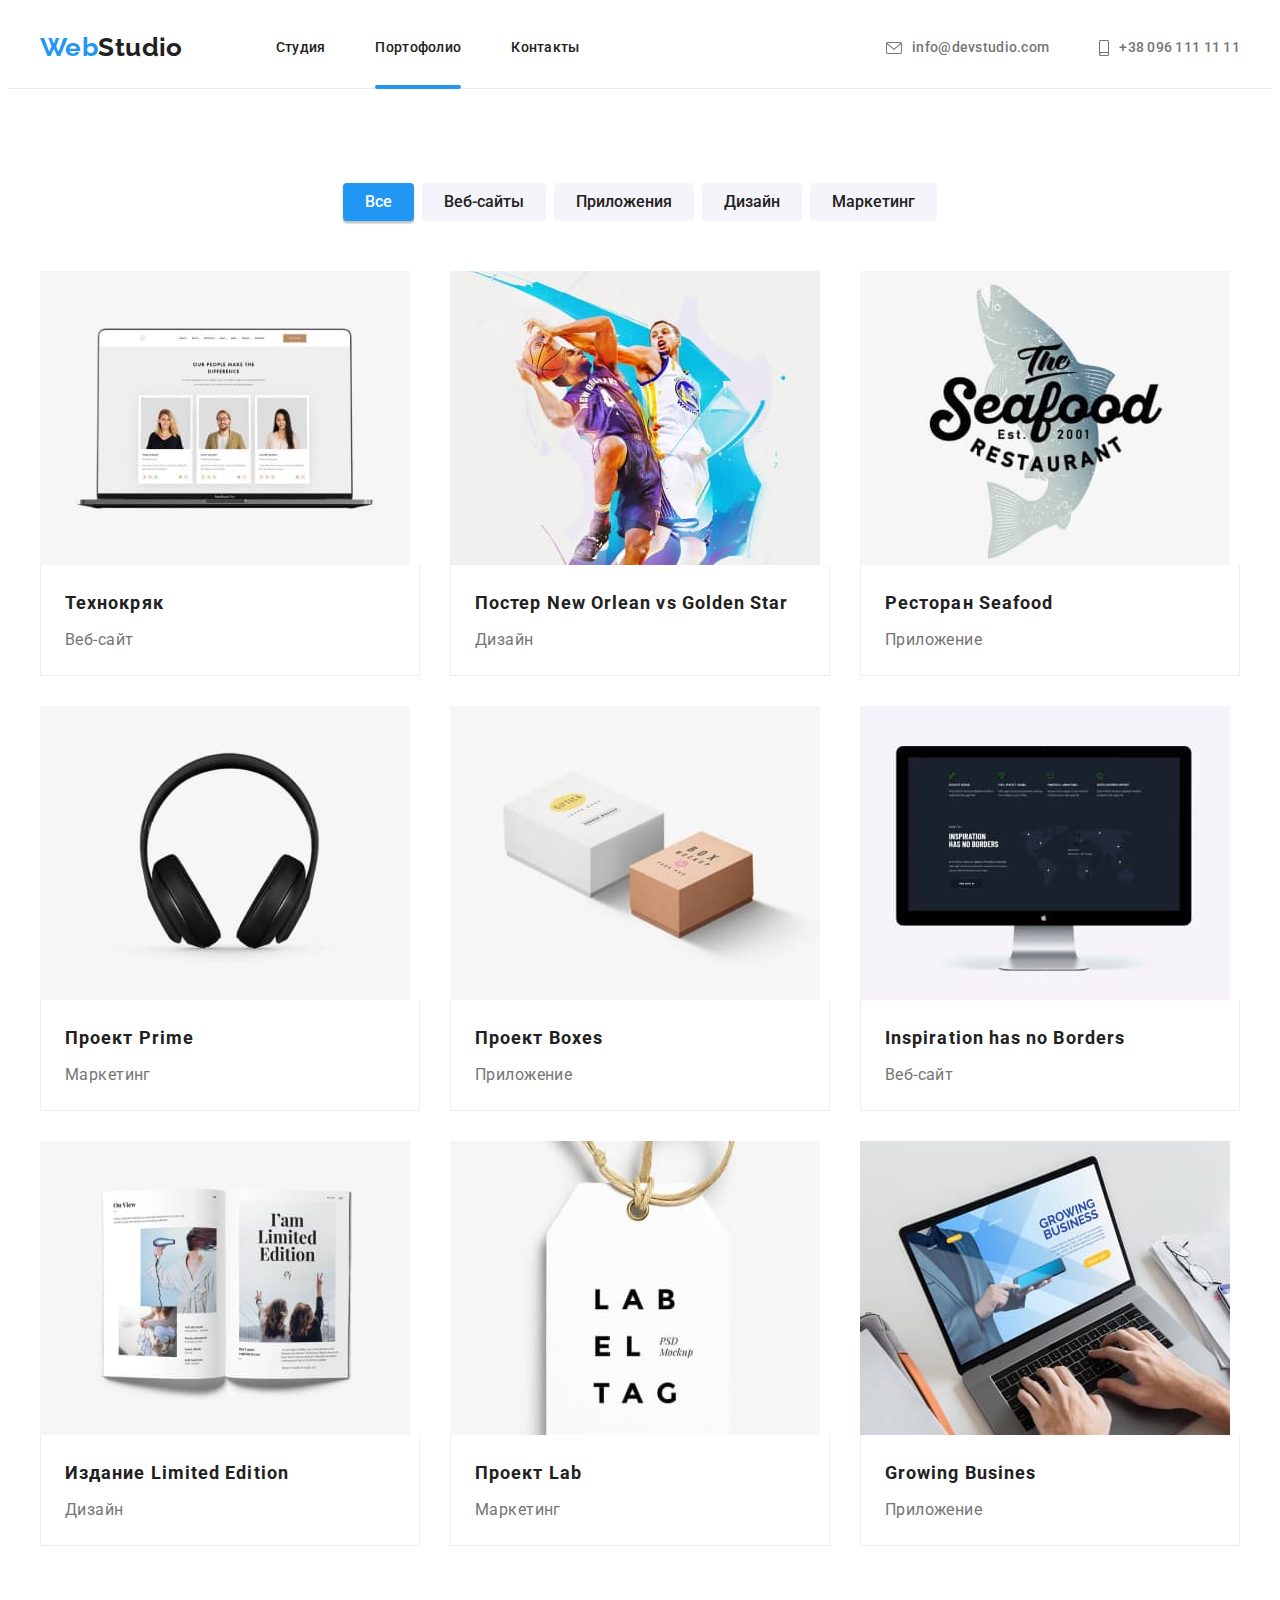
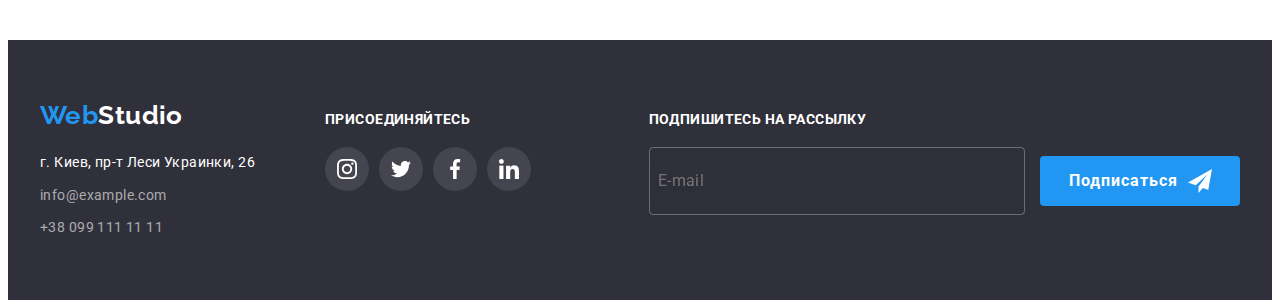
==== commit ba9b57ed: "4" ====
--- a/portofolio.html
+++ b/portofolio.html
@@ -310,7 +310,7 @@
     <footer class="footer">
       <div class="container">
         <div class="footer-section">
-          <div class="footer-section-item">
+          <div class="footer-section_item">
             <a href="./index.html" class="link logo_indent--bottom logo"
               >Web<span class="logo_color--light">Studio</span>
             </a>
@@ -340,54 +340,54 @@
               </ul>
             </address>
           </div>
-          <div class="footer-section-item">
-            <h2 class="section-common-title">присоединяйтесь</h2>
-            <ul class="section-common-list list">
-              <li class="section-common-item">
-                <a class="section-common-link link" href="">
-                  <svg class="section-common-pkt">
+          <div class="footer-section_item">
+            <h2 class="section-common_title">присоединяйтесь</h2>
+            <ul class="section-common_list list">
+              <li class="section-common_item">
+                <a class="section-common_link link" href="">
+                  <svg class="section-common_pkt">
                     <use href="./images/sprite6.svg#icon-instagram"></use>
                   </svg>
                 </a>
               </li>
-              <li class="section-common-item">
-                <a class="section-common-link link" href="">
-                  <svg class="section-common-pkt">
+              <li class="section-common_item">
+                <a class="section-common_link link" href="">
+                  <svg class="section-common_pkt">
                     <use href="./images/sprite6.svg#icon-twitter"></use>
                   </svg>
                 </a>
               </li>
-              <li class="section-common-item">
-                <a class="section-common-link link" href="">
-                  <svg class="section-common-pkt">
+              <li class="section-common_item">
+                <a class="section-common_link link" href="">
+                  <svg class="section-common_pkt">
                     <use href="./images/sprite6.svg#icon-facebook"></use>
                   </svg>
                 </a>
               </li>
-              <li class="section-common-item">
-                <a class="section-common-link link" href="">
-                  <svg class="section-common-pkt">
+              <li class="section-common_item">
+                <a class="section-common_link link" href="">
+                  <svg class="section-common_pkt">
                     <use href="./images/sprite6.svg#icon-linkedin "></use>
                   </svg>
                 </a>
               </li>
             </ul>
           </div>
-          <div class="footer-section-item">
-            <h2 class="footer-mailing-title">Подпишитесь на рассылку</h2>
-            <form class="footer-mailing-form">
+          <div class="footer-section_item">
+            <h2 class="footer-mailing_title">Подпишитесь на рассылку</h2>
+            <form class="footer-mailing_form">
               <label>
                 <input
                   type="email"
                   name="email"
                   placeholder="E-mail"
-                  class="footer-mailing-box"
+                  class="footer-mailing_box"
                 />
               </label>
-              <button type="submit" class="hero-btn btn footer-mailing-btn">
+              <button type="submit" class="btn btn_hero footer-mailing_btn">
                 Подписаться
               </button>
-              <svg class="footer-mailing-icon">
+              <svg class="footer-mailing_icon">
                 <use href="./images/icons.svg#icon-send"></use>
               </svg>
             </form>
--- a/css/main.min.css
+++ b/css/main.min.css
@@ -1,2 +1,2 @@
-:root{--primary-title-color: #ffffff;--third-text-color: #ffffff;--background-card: #FFFFFF;--secondary-title-color: #212121;--secondary-text-color: #212121;--primary-text-color: #757575;--accent-color: #2196f3;--filter-button-color: #F5F4FA;--border-color: #ECECEC;--hero-grount: #2F303A;--futer-grount: #2F303A;--hero-button: #188CE8;--portofolio-card-border:#EEEEEE;--hero-bg:#C4C4C4;--clients-color: #AFB1B8}p,h1,h2,h3,h4,h5,h6{margin:0}ul{margin:0;padding-left:0}img{display:block}button{border-width:0}body{font-family:'Roboto', sans-serif;font-weight:normal;font-size:14px;letter-spacing:0.03em;color:var(--primary-text-color)}.link{text-decoration:none;font-family:inherit}.list{list-style:none}.visually-hidden{position:absolute;width:1px;height:1px;margin:-1px;padding:0;overflow:hidden;border:0;clip:rect(0, 0, 0, 0)}.container{width:1200px;margin:0 auto;padding-left:15px;padding-right:15px}.section{padding-top:94px;padding-bottom:94px}.btn{width:200px;height:50px;font-family:inherit;font-weight:700;font-size:16px;line-height:1.87;text-align:center;letter-spacing:0.06em;cursor:pointer;border-radius:4px}.btn-filtr{font-family:inherit;font-weight:500;font-size:16px;line-height:1.62;text-align:center;cursor:pointer;display:inline-block;padding:6px 22px;border-radius:4px}.btn-filtr_color{color:var(--secondary-text-color);background:var(--filter-button-color);-webkit-transition:color 240ms cubic-bezier(0.4, 0, 0.2, 1),background-color 240ms cubic-bezier(0.4, 0, 0.2, 1),-webkit-box-shadow 240ms cubic-bezier(0.4, 0, 0.2, 1);transition:color 240ms cubic-bezier(0.4, 0, 0.2, 1),background-color 240ms cubic-bezier(0.4, 0, 0.2, 1),-webkit-box-shadow 240ms cubic-bezier(0.4, 0, 0.2, 1);transition:color 240ms cubic-bezier(0.4, 0, 0.2, 1),background-color 240ms cubic-bezier(0.4, 0, 0.2, 1),box-shadow 240ms cubic-bezier(0.4, 0, 0.2, 1);transition:color 240ms cubic-bezier(0.4, 0, 0.2, 1),background-color 240ms cubic-bezier(0.4, 0, 0.2, 1),box-shadow 240ms cubic-bezier(0.4, 0, 0.2, 1),-webkit-box-shadow 240ms cubic-bezier(0.4, 0, 0.2, 1)}.btn-filtr_color:hover,.btn-filtr_color:focus,.carrent-btn{color:var(--third-text-color);background-color:var(--accent-color);-webkit-box-shadow:0px 3px 1px rgba(0,0,0,0.1),0px 1px 2px rgba(0,0,0,0.08),0px 2px 2px rgba(0,0,0,0.12);box-shadow:0px 3px 1px rgba(0,0,0,0.1),0px 1px 2px rgba(0,0,0,0.08),0px 2px 2px rgba(0,0,0,0.12)}.btn-close{position:absolute;right:10px;top:10px;width:30px;height:30px;display:-webkit-box;display:-ms-flexbox;display:flex;-webkit-box-align:center;-ms-flex-align:center;align-items:center;-webkit-box-pack:center;-ms-flex-pack:center;justify-content:center;cursor:pointer;fill:var(--secondary-title-color);border-radius:50%;background:#00000000;border:1px solid rgba(0,0,0,0.1);-webkit-box-sizing:border-box;box-sizing:border-box;padding:0;-webkit-transition:fill 250ms cubic-bezier(0.4, 0, 0.2, 1);transition:fill 250ms cubic-bezier(0.4, 0, 0.2, 1)}.btn-close:hover,.btn-close:focus{fill:var(--accent-color)}.btn-close_icon--size{width:18px;height:18px}.logo{font-family:"Raleway", sans-serif;font-weight:700;font-size:26px;line-height:calc(31 / 26);color:var(--accent-color);-webkit-transition:color 240ms cubic-bezier(0.4, 0, 0.2, 1);transition:color 240ms cubic-bezier(0.4, 0, 0.2, 1)}.logo:hover,.logo:focus{color:var(--accent-color)}.logo_color--dark{color:var(--secondary-text-color)}.logo_color--light{color:var(--primary-title-color)}.header{border-bottom:1px solid var(--border-color)}.header-container,.header-navigation,.header-list{display:-webkit-box;display:-ms-flexbox;display:flex;-webkit-box-align:center;-ms-flex-align:center;align-items:center}.logo_indent--right{margin-right:93px}.header-kontacts-flex{display:-webkit-box;display:-ms-flexbox;display:flex;margin-left:auto;-webkit-box-align:center;-ms-flex-align:center;align-items:center}.header-link{display:block;padding-top:32px;padding-bottom:32px;font-weight:500;line-height:1.14;letter-spacing:0.02em;color:var(--secondary-title-color);position:relative;-webkit-transition:color 240ms cubic-bezier(0.4, 0, 0.2, 1);transition:color 240ms cubic-bezier(0.4, 0, 0.2, 1)}.header-link:hover,.header-link:focus,.header-link .current{color:var(--accent-color)}.current::after{content:"";position:absolute;width:100%;height:4px;border-radius:2px;background-color:var(--accent-color);display:block;bottom:-1px}.header-item:not(:last-child){margin-right:50px}.header-kontacts-item{color:var(--primary-text-color)}.header-kontacts-sep:not(:last-child){margin-right:50px}.icon{margin-right:10px;fill:var(--primary-text-color);-webkit-transition:fill 240ms cubic-bezier(0.4, 0, 0.2, 1);transition:fill 240ms cubic-bezier(0.4, 0, 0.2, 1)}.header-link-item:hover .icon,.header-link-item:focus .icon{fill:var(--accent-color)}.header-link-item{display:-webkit-box;display:-ms-flexbox;display:flex;-webkit-box-align:center;-ms-flex-align:center;align-items:center;font-weight:500;line-height:1.14;letter-spacing:0.02em;color:var(--primary-text-color);-webkit-transition:color 240ms cubic-bezier(0.4, 0, 0.2, 1);transition:color 240ms cubic-bezier(0.4, 0, 0.2, 1)}.header-link-item:hover,.header-link-item:focus{color:var(--accent-color)}.hero{background-color:var(--hero-bg);background-image:-webkit-gradient(linear, left top, right top, from(rgba(47,48,58,0.4)), to(rgba(47,48,58,0.4))),url(../images/hero-jpeg.jpg);background-image:linear-gradient(to right, rgba(47,48,58,0.4), rgba(47,48,58,0.4)),url(../images/hero-jpeg.jpg);background-repeat:no-repeat;background-position:center;background-size:cover;padding-top:200px;padding-bottom:200px}.hero-container{display:-webkit-box;display:-ms-flexbox;display:flex;-webkit-box-orient:vertical;-webkit-box-direction:normal;-ms-flex-direction:column;flex-direction:column;-webkit-box-align:center;-ms-flex-align:center;align-items:center}.hero-title{font-weight:900;font-size:44px;line-height:1.36;text-align:center;letter-spacing:0.06em;text-transform:uppercase;color:var(--primary-title-color);width:696px;margin-bottom:30px}.hero-btn{color:var(--third-text-color);background-color:var(--accent-color);-webkit-transition:color 240ms cubic-bezier(0.4, 0, 0.2, 1),background-color 240ms cubic-bezier(0.4, 0, 0.2, 1);transition:color 240ms cubic-bezier(0.4, 0, 0.2, 1),background-color 240ms cubic-bezier(0.4, 0, 0.2, 1)}.hero-btn:hover,.hero-btn:focus{color:var(--third-text-color);background-color:var(--hero-button)}.whyus-container{display:-webkit-box;display:-ms-flexbox;display:flex}.ourteam-list,.whyus-list,.wedoing-list,.clients-list{display:-webkit-box;display:-ms-flexbox;display:flex;-ms-flex-wrap:wrap;flex-wrap:wrap;margin-left:-30px;margin-top:-30px}.wedoing-item,.ourteam-item,.whyus-item{-ms-flex-preferred-size:calc(100% / 4 - 30px);flex-basis:calc(100% / 4 - 30px);margin-left:30px;margin-top:30px}.whyus-item-pkt{height:120px;background-color:var(--filter-button-color);border-radius:4px;display:-webkit-box;display:-ms-flexbox;display:flex;-webkit-box-align:center;-ms-flex-align:center;align-items:center;-webkit-box-pack:center;-ms-flex-pack:center;justify-content:center;margin-bottom:30px}.whyus-pkt-item{width:70px;height:70px}.whyus-item-header{font-weight:700;line-height:calc(16 / 14);letter-spacing:0.03em;text-transform:uppercase;color:var(--secondary-title-color);margin-bottom:10px}.whyus-item-text{line-height:1.71;color:var(--primary-text-color)}.wedoing{padding-top:0px}.ourteam-title,.wedoing-title,.clients-title{font-weight:700;font-size:36px;line-height:calc(42 / 36);text-align:center;color:var(--secondary-title-color);margin-bottom:50px}.wedoing-item{position:relative}.wedoing-text{position:absolute;bottom:0;width:100%;padding-top:27px;padding-bottom:27px;color:#fff;font-family:Roboto;font-style:normal;font-weight:bold;font-size:14px;line-height:calc(16 / 14);text-align:center;letter-spacing:0.03em;text-transform:uppercase;background:rgba(47,48,58,0.8)}.ourteam{background:var(--filter-button-color)}.ourteam-card{background:var(--background-card);-webkit-box-shadow:0px 1px 3px rgba(0,0,0,0.12),0px 1px 1px rgba(0,0,0,0.14),0px 2px 1px rgba(0,0,0,0.2);box-shadow:0px 1px 3px rgba(0,0,0,0.12),0px 1px 1px rgba(0,0,0,0.14),0px 2px 1px rgba(0,0,0,0.2);border-radius:0px 0px 4px 4px;display:block;padding-bottom:30px}.ourteam-item-title{font-weight:500;font-size:16px;line-height:calc(19 / 16);text-align:center;color:var(--secondary-title-color);margin-top:30px;margin-bottom:10px}.ourteam-item-text{font-size:16px;line-height:calc(19 / 16);text-align:center;margin-bottom:16px}.ourteam-socital-list{display:-webkit-box;display:-ms-flexbox;display:flex;-webkit-box-pack:center;-ms-flex-pack:center;justify-content:center;-webkit-box-align:center;-ms-flex-align:center;align-items:center}.ourteam-socital-item+.ourteam-socital-item{margin-left:10px}.ourteam-socital-link{width:44px;height:44px;border-radius:50%;display:block;background-color:var(--primary-title-color);display:-webkit-box;display:-ms-flexbox;display:flex;-webkit-box-align:center;-ms-flex-align:center;align-items:center;-webkit-box-pack:center;-ms-flex-pack:center;justify-content:center;-webkit-transition:background-color 240ms cubic-bezier(0.4, 0, 0.2, 1);transition:background-color 240ms cubic-bezier(0.4, 0, 0.2, 1)}.ourteam-socital-link:hover,.ourteam-socital-link:focus{background-color:var(--accent-color)}.socital-link-pkt{fill:var(--clients-color);width:20px;height:20px;-webkit-transition:fill 240ms cubic-bezier(0.4, 0, 0.2, 1);transition:fill 240ms cubic-bezier(0.4, 0, 0.2, 1)}.ourteam-socital-link:hover .socital-link-pkt,.ourteam-socital-link:focus .socital-link-pkt{fill:var(--primary-title-color)}.clients-item{-ms-flex-preferred-size:calc(100% / 6 - 30px);flex-basis:calc(100% / 6 - 30px);margin-left:30px;margin-top:30px}.clients-link{display:-webkit-box;display:-ms-flexbox;display:flex;-webkit-box-align:center;-ms-flex-align:center;align-items:center;-webkit-box-pack:center;-ms-flex-pack:center;justify-content:center;width:170px;height:92px;border:1px solid var(--clients-color);border-radius:4px;fill:var(--clients-color);-webkit-transition:border 240ms cubic-bezier(0.4, 0, 0.2, 1),fill 240ms cubic-bezier(0.4, 0, 0.2, 1);transition:border 240ms cubic-bezier(0.4, 0, 0.2, 1),fill 240ms cubic-bezier(0.4, 0, 0.2, 1)}.clients-link:hover,.clients-link:focus{border:1px solid var(--hero-button);fill:var(--hero-button)}.clients-icon{width:106px;height:60px}.footer{background:var(--futer-grount);padding-top:60px;padding-bottom:60px}.footer-contact{font-style:inherit}.address{color:var(--third-text-color);line-height:1.71;-webkit-transition:color 240ms cubic-bezier(0.4, 0, 0.2, 1);transition:color 240ms cubic-bezier(0.4, 0, 0.2, 1)}.address:hover,.address:focus{color:var(--accent-color)}.contact{color:rgba(255,255,255,0.6);line-height:1.71;-webkit-transition:color 240ms cubic-bezier(0.4, 0, 0.2, 1);transition:color 240ms cubic-bezier(0.4, 0, 0.2, 1)}.contact:hover,.contact:focus{color:var(--accent-color)}.logo_indent--bottom{display:block;margin-bottom:20px}.footer-item,.footer-item:not(:last-child){display:block;margin-bottom:9px}.footer-section{display:-webkit-box;display:-ms-flexbox;display:flex;-ms-flex-wrap:wrap;flex-wrap:wrap;-webkit-box-align:baseline;-ms-flex-align:baseline;align-items:baseline}.footer-section-item:not(:last-child){margin-right:70px}.footer-section-item:last-child{margin-left:auto}.section-common-list{display:-webkit-box;display:-ms-flexbox;display:flex;-ms-flex-wrap:wrap;flex-wrap:wrap;-webkit-box-align:center;-ms-flex-align:center;align-items:center;-webkit-box-pack:center;-ms-flex-pack:center;justify-content:center;margin-left:-10px;margin-top:-30px}.section-common-title{font-weight:700;font-size:14px;text-transform:uppercase;line-height:calc(16 / 14);color:var(--primary-title-color);margin-bottom:20px}.section-common-item{width:44px;height:44px;-ms-flex-preferred-size:calc(100% / 4 - 10px);flex-basis:calc(100% / 4 - 10px);margin-left:10px;margin-top:30px}.section-common-item+.section-common-item{margin-left:10px}.section-common-link{width:100%;height:100%;border-radius:50%;display:block;background-color:rgba(255,255,255,0.1);display:-webkit-box;display:-ms-flexbox;display:flex;-webkit-box-align:center;-ms-flex-align:center;align-items:center;-webkit-box-pack:center;-ms-flex-pack:center;justify-content:center;-webkit-transition:background-color 240ms cubic-bezier(0.4, 0, 0.2, 1);transition:background-color 240ms cubic-bezier(0.4, 0, 0.2, 1)}.section-common-link:hover,.section-common-link:focus{background-color:var(--accent-color)}.section-common-pkt{fill:var(--primary-title-color);width:20px;height:20px}.footer-mailing-title{font-family:Roboto;font-style:normal;font-weight:bold;font-size:14px;line-height:16px;letter-spacing:0.03em;text-transform:uppercase;color:#FFFFFF;padding-bottom:20px}.footer-mailing-form{position:relative}.footer-mailing-box{width:358px;height:50px;background-color:transparent;border:1px solid rgba(255,255,255,0.3);-webkit-filter:drop-shadow(0px 4px 4px rgba(0,0,0,0.15));filter:drop-shadow(0px 4px 4px rgba(0,0,0,0.15));border-radius:4px;margin-right:12px;padding:8px;font-family:inherit;font-size:16px;line-height:1.25;-webkit-box-align:center;-ms-flex-align:center;align-items:center;letter-spacing:0.03em;color:rgba(255,255,255,0.6)}.footer-mailing-box:hover,.footer-mailing-box:focus{border:1px solid var(--accent-color)}.footer-mailing-btn{width:200px;height:50px;padding-left:29px;padding-top:10px;padding-right:62px;padding-bottom:10px}.footer-mailing-icon{width:24px;height:24px;right:28px;top:50%;-webkit-transform:translateY(-50%);transform:translateY(-50%);position:absolute;-webkit-transition:-webkit-transform 2250ms cubic-bezier(0.4, 0, 0.2, 1);transition:-webkit-transform 2250ms cubic-bezier(0.4, 0, 0.2, 1);transition:transform 2250ms cubic-bezier(0.4, 0, 0.2, 1);transition:transform 2250ms cubic-bezier(0.4, 0, 0.2, 1), -webkit-transform 2250ms cubic-bezier(0.4, 0, 0.2, 1)}.footer-mailing-icon:hover,.footer-mailing-icon:focus{-webkit-transform:rotate(25deg) translateX(-45%);transform:rotate(25deg) translateX(-45%)}.filtr-list{display:-webkit-box;display:-ms-flexbox;display:flex;-ms-flex-wrap:wrap;flex-wrap:wrap;-webkit-box-pack:center;-ms-flex-pack:center;justify-content:center;margin-bottom:50px}.filtr-item:not(:last-child){margin-right:8px}.portofolio-list{display:-webkit-box;display:-ms-flexbox;display:flex;-ms-flex-wrap:wrap;flex-wrap:wrap;margin-left:-30px;margin-top:-30px}.portofolio-item{-ms-flex-preferred-size:calc(100% / 3 - 30px);flex-basis:calc(100% / 3 - 30px);-webkit-box-sizing:border-box;box-sizing:border-box;margin-left:30px;margin-top:30px}.portofolio-link{-webkit-transition:-webkit-box-shadow 240ms cubic-bezier(0.4, 0, 0.2, 1);transition:-webkit-box-shadow 240ms cubic-bezier(0.4, 0, 0.2, 1);transition:box-shadow 240ms cubic-bezier(0.4, 0, 0.2, 1);transition:box-shadow 240ms cubic-bezier(0.4, 0, 0.2, 1), -webkit-box-shadow 240ms cubic-bezier(0.4, 0, 0.2, 1)}.portofolio-link:hover,.portofolio-link:focus{display:block;outline:none;-webkit-box-shadow:0px 1px 1px rgba(0,0,0,0.12),0px 4px 4px rgba(0,0,0,0.06),1px 4px 6px rgba(0,0,0,0.16);box-shadow:0px 1px 1px rgba(0,0,0,0.12),0px 4px 4px rgba(0,0,0,0.06),1px 4px 6px rgba(0,0,0,0.16)}.portofolio-item-title{font-weight:700;font-size:18px;line-height:2.00;letter-spacing:0.06em;color:var(--secondary-title-color);margin-bottom:4px}.portofolio-item-text{font-size:16px;line-height:1.87;color:var(--primary-text-color)}.portofolio-item-card{padding-left:24px;padding-top:20px;padding-bottom:20px;border:1px solid var(--portofolio-card-border);border-top:0px;-webkit-box-sizing:border-box;box-sizing:border-box}.portofolio-top-wrappter{position:relative;overflow:hidden}.porofolio-top-text{font-weight:400;font-size:18px;line-height:1.56;letter-spacing:0.03em;color:var(--primary-title-color);background-color:rgba(33,150,243,0.9);position:absolute;top:0px;left:0px;height:100%;padding:63px 24px;-webkit-transform:translateY(100%);transform:translateY(100%);-webkit-transition:-webkit-transform 240ms cubic-bezier(0.4, 0, 0.2, 1);transition:-webkit-transform 240ms cubic-bezier(0.4, 0, 0.2, 1);transition:transform 240ms cubic-bezier(0.4, 0, 0.2, 1);transition:transform 240ms cubic-bezier(0.4, 0, 0.2, 1), -webkit-transform 240ms cubic-bezier(0.4, 0, 0.2, 1)}.portofolio-link:hover .porofolio-top-text,.portofolio-link:focus .porofolio-top-text{-webkit-transform:translateY(0);transform:translateY(0)}.backdrop{position:fixed;width:100vw;height:100vh;background-color:rgba(0,0,0,0.2);top:0;display:-webkit-box;display:-ms-flexbox;display:flex;-webkit-box-align:center;-ms-flex-align:center;align-items:center;-webkit-box-pack:center;-ms-flex-pack:center;justify-content:center;-webkit-transition:opacity 240ms cubic-bezier(0.4, 0, 0.2, 1),visibility 240ms cubic-bezier(0.4, 0, 0.2, 1);transition:opacity 240ms cubic-bezier(0.4, 0, 0.2, 1),visibility 240ms cubic-bezier(0.4, 0, 0.2, 1)}.backdrop.is-hidden{opacity:0;visibility:hidden;pointer-events:none}.backdrop.is-hidden .modal{opacity:0;-webkit-transform:scale(0);transform:scale(0)}.modal{width:528px;min-height:581px;background-color:var(--primary-title-color);-webkit-box-shadow:0px 1px 3px rgba(0,0,0,0.12),0px 1px 1px rgba(0,0,0,0.14),0px 2px 1px rgba(0,0,0,0.2);box-shadow:0px 1px 3px rgba(0,0,0,0.12),0px 1px 1px rgba(0,0,0,0.14),0px 2px 1px rgba(0,0,0,0.2);border-radius:4px;position:relative;opacity:1;-webkit-transform:scale(1);transform:scale(1);-webkit-transition:opacity 250ms cubic-bezier(0.4, 0, 0.2, 1),-webkit-transform 250ms cubic-bezier(0.4, 0, 0.2, 1);transition:opacity 250ms cubic-bezier(0.4, 0, 0.2, 1),-webkit-transform 250ms cubic-bezier(0.4, 0, 0.2, 1);transition:opacity 250ms cubic-bezier(0.4, 0, 0.2, 1),transform 250ms cubic-bezier(0.4, 0, 0.2, 1);transition:opacity 250ms cubic-bezier(0.4, 0, 0.2, 1),transform 250ms cubic-bezier(0.4, 0, 0.2, 1),-webkit-transform 250ms cubic-bezier(0.4, 0, 0.2, 1);padding:40px}.modal-title{font-size:20px;line-height:calc(23 / 20);font-weight:700;margin-bottom:20px;text-align:center;letter-spacing:0.03em;color:#212121}.modal-field{margin-bottom:10px}.input-label{font-size:12px;line-height:calc(14 / 12);letter-spacing:0.01em;color:#757575;display:block;margin-bottom:4px}.input-wrapper{display:block;position:relative}.modal-input{width:100%;height:45px;border-radius:4px;border:1px solid rgba(33,33,33,0.2);background-color:transparent;padding-left:42px;padding-right:20px;outline:none;color:var(--primary-text-color);-webkit-transition:border 250ms cubic-bezier(0.4, 0, 0.2, 1);transition:border 250ms cubic-bezier(0.4, 0, 0.2, 1)}.modal-input:hover,.modal-input:focus{border:1px solid var(--accent-color)}.modal-input:hover+.input-icon,.modal-input:focus+.input-icon{fill:var(--accent-color)}.input-icon{width:18px;height:18px;position:absolute;left:12px;top:50%;-webkit-transform:translateY(-50%);transform:translateY(-50%);-webkit-transition:fill 250ms cubic-bezier(0.4, 0, 0.2, 1);transition:fill 250ms cubic-bezier(0.4, 0, 0.2, 1)}.modal-user-commit{width:100%;height:120px;border-radius:4px;border:1px solid rgba(33,33,33,0.2);-webkit-box-sizing:border-box;box-sizing:border-box;background-color:transparent;padding:10px;resize:none;outline:none;-webkit-transition:border 250ms cubic-bezier(0.4, 0, 0.2, 1);transition:border 250ms cubic-bezier(0.4, 0, 0.2, 1);color:var(--primary-text-color)}.modal-user-commit::-webkit-input-placeholder{color:rgba(117,117,117,0.5)}.modal-user-commit:-ms-input-placeholder{color:rgba(117,117,117,0.5)}.modal-user-commit::-ms-input-placeholder{color:rgba(117,117,117,0.5)}.modal-user-commit::placeholder{color:rgba(117,117,117,0.5)}.modal-user-commit:hover,.modal-user-commit:focus{border:1px solid var(--accent-color)}.modal-btn{display:block;margin:0 auto}.check-text{font-size:14px;line-height:1.71;letter-spacing:0.03em;color:var(--primary-text-color);display:-webkit-box;display:-ms-flexbox;display:flex;-webkit-box-align:center;-ms-flex-align:center;align-items:center;-webkit-box-pack:center;-ms-flex-pack:center;justify-content:center;margin-bottom:30px}.check-text span{width:16px;height:15px;border:2px solid var(--futer-grount);border-radius:3px;margin-right:8px;display:-webkit-box;display:-ms-flexbox;display:flex;-webkit-box-align:center;-ms-flex-align:center;align-items:center;-webkit-box-pack:center;-ms-flex-pack:center;justify-content:center;-webkit-transition:background-color 250ms cubic-bezier(0.4, 0, 0.2, 1),border 250ms cubic-bezier(0.4, 0, 0.2, 1);transition:background-color 250ms cubic-bezier(0.4, 0, 0.2, 1),border 250ms cubic-bezier(0.4, 0, 0.2, 1)}.modal-checkbox:hover+.check-text span,.modal-checkbox:focus+.check-text span{border:2px solid var(--accent-color)}.modal-checkbox:checked+.check-text span{background-color:var(--accent-color);border:2px solid var(--accent-color)}
+:root{--primary-title-color: #ffffff;--third-text-color: #ffffff;--background-card: #FFFFFF;--secondary-title-color: #212121;--secondary-text-color: #212121;--primary-text-color: #757575;--accent-color: #2196f3;--filter-button-color: #F5F4FA;--border-color: #ECECEC;--hero-grount: #2F303A;--futer-grount: #2F303A;--hero-button: #188CE8;--portofolio-card-border:#EEEEEE;--hero-bg:#C4C4C4;--clients-color: #AFB1B8}.visually-hidden{position:absolute;width:1px;height:1px;margin:-1px;padding:0;overflow:hidden;border:0;clip:rect(0, 0, 0, 0)}p,h1,h2,h3,h4,h5,h6{margin:0}ul{margin:0;padding-left:0}img{display:block}button{border-width:0}body{font-family:'Roboto', sans-serif;font-weight:normal;font-size:14px;letter-spacing:0.03em;color:var(--primary-text-color)}.link{text-decoration:none;font-family:inherit}.list{list-style:none}.container{width:1200px;margin:0 auto;padding-left:15px;padding-right:15px}.section{padding-top:94px;padding-bottom:94px}.btn{width:200px;height:50px;font-family:inherit;font-weight:700;font-size:16px;line-height:1.87;text-align:center;letter-spacing:0.06em;cursor:pointer;border-radius:4px}.btn_hero{color:var(--third-text-color);background-color:var(--accent-color);-webkit-transition:color 240ms cubic-bezier(0.4, 0, 0.2, 1),background-color 240ms cubic-bezier(0.4, 0, 0.2, 1);transition:color 240ms cubic-bezier(0.4, 0, 0.2, 1),background-color 240ms cubic-bezier(0.4, 0, 0.2, 1)}.btn_hero:hover,.btn_hero:focus{color:var(--third-text-color);background-color:var(--hero-button)}.btn-filtr{font-family:inherit;font-weight:500;font-size:16px;line-height:1.62;text-align:center;cursor:pointer;display:inline-block;padding:6px 22px;border-radius:4px}.btn-filtr_color{color:var(--secondary-text-color);background:var(--filter-button-color);-webkit-transition:color 240ms cubic-bezier(0.4, 0, 0.2, 1),background-color 240ms cubic-bezier(0.4, 0, 0.2, 1),-webkit-box-shadow 240ms cubic-bezier(0.4, 0, 0.2, 1);transition:color 240ms cubic-bezier(0.4, 0, 0.2, 1),background-color 240ms cubic-bezier(0.4, 0, 0.2, 1),-webkit-box-shadow 240ms cubic-bezier(0.4, 0, 0.2, 1);transition:color 240ms cubic-bezier(0.4, 0, 0.2, 1),background-color 240ms cubic-bezier(0.4, 0, 0.2, 1),box-shadow 240ms cubic-bezier(0.4, 0, 0.2, 1);transition:color 240ms cubic-bezier(0.4, 0, 0.2, 1),background-color 240ms cubic-bezier(0.4, 0, 0.2, 1),box-shadow 240ms cubic-bezier(0.4, 0, 0.2, 1),-webkit-box-shadow 240ms cubic-bezier(0.4, 0, 0.2, 1)}.btn-filtr_color:hover,.btn-filtr_color:focus,.carrent-btn{color:var(--third-text-color);background-color:var(--accent-color);-webkit-box-shadow:0px 3px 1px rgba(0,0,0,0.1),0px 1px 2px rgba(0,0,0,0.08),0px 2px 2px rgba(0,0,0,0.12);box-shadow:0px 3px 1px rgba(0,0,0,0.1),0px 1px 2px rgba(0,0,0,0.08),0px 2px 2px rgba(0,0,0,0.12)}.btn-close{position:absolute;right:10px;top:10px;width:30px;height:30px;display:-webkit-box;display:-ms-flexbox;display:flex;-webkit-box-align:center;-ms-flex-align:center;align-items:center;-webkit-box-pack:center;-ms-flex-pack:center;justify-content:center;cursor:pointer;fill:var(--secondary-title-color);border-radius:50%;background:#00000000;border:1px solid rgba(0,0,0,0.1);-webkit-box-sizing:border-box;box-sizing:border-box;padding:0;-webkit-transition:fill 250ms cubic-bezier(0.4, 0, 0.2, 1);transition:fill 250ms cubic-bezier(0.4, 0, 0.2, 1)}.btn-close:hover,.btn-close:focus{fill:var(--accent-color)}.btn-close_icon--size{width:18px;height:18px}.logo{font-family:"Raleway", sans-serif;font-weight:700;font-size:26px;line-height:calc(31 / 26);color:var(--accent-color);-webkit-transition:color 240ms cubic-bezier(0.4, 0, 0.2, 1);transition:color 240ms cubic-bezier(0.4, 0, 0.2, 1)}.logo:hover,.logo:focus{color:var(--accent-color)}.logo_color--dark{color:var(--secondary-text-color)}.logo_color--light{color:var(--primary-title-color)}.title-h2{font-weight:700;font-size:36px;line-height:calc(42 / 36);text-align:center;color:var(--secondary-title-color)}.header{border-bottom:1px solid var(--border-color)}.header-container,.header-navigation,.header-list{display:-webkit-box;display:-ms-flexbox;display:flex;-webkit-box-align:center;-ms-flex-align:center;align-items:center}.logo_indent--right{margin-right:93px}.header-kontacts-flex{display:-webkit-box;display:-ms-flexbox;display:flex;margin-left:auto;-webkit-box-align:center;-ms-flex-align:center;align-items:center}.header-link{display:block;padding-top:32px;padding-bottom:32px;font-weight:500;line-height:1.14;letter-spacing:0.02em;color:var(--secondary-title-color);position:relative;-webkit-transition:color 240ms cubic-bezier(0.4, 0, 0.2, 1);transition:color 240ms cubic-bezier(0.4, 0, 0.2, 1)}.header-link:hover,.header-link:focus,.header-link .current{color:var(--accent-color)}.current::after{content:"";position:absolute;width:100%;height:4px;border-radius:2px;background-color:var(--accent-color);display:block;bottom:-1px}.header-item:not(:last-child){margin-right:50px}.header-kontacts-item{color:var(--primary-text-color)}.header-kontacts-sep:not(:last-child){margin-right:50px}.icon{margin-right:10px;fill:var(--primary-text-color);-webkit-transition:fill 240ms cubic-bezier(0.4, 0, 0.2, 1);transition:fill 240ms cubic-bezier(0.4, 0, 0.2, 1)}.header-link-item:hover .icon,.header-link-item:focus .icon{fill:var(--accent-color)}.header-link-item{display:-webkit-box;display:-ms-flexbox;display:flex;-webkit-box-align:center;-ms-flex-align:center;align-items:center;font-weight:500;line-height:1.14;letter-spacing:0.02em;color:var(--primary-text-color);-webkit-transition:color 240ms cubic-bezier(0.4, 0, 0.2, 1);transition:color 240ms cubic-bezier(0.4, 0, 0.2, 1)}.header-link-item:hover,.header-link-item:focus{color:var(--accent-color)}.hero{background-color:var(--hero-bg);background-image:-webkit-gradient(linear, left top, right top, from(rgba(47,48,58,0.4)), to(rgba(47,48,58,0.4))),url(../images/hero-jpeg.jpg);background-image:linear-gradient(to right, rgba(47,48,58,0.4), rgba(47,48,58,0.4)),url(../images/hero-jpeg.jpg);background-repeat:no-repeat;background-position:center;background-size:cover;padding-top:200px;padding-bottom:200px}.hero-container{display:-webkit-box;display:-ms-flexbox;display:flex;-webkit-box-orient:vertical;-webkit-box-direction:normal;-ms-flex-direction:column;flex-direction:column;-webkit-box-align:center;-ms-flex-align:center;align-items:center}.hero-title{font-weight:900;font-size:44px;line-height:1.36;text-align:center;letter-spacing:0.06em;text-transform:uppercase;color:var(--primary-title-color);width:696px;margin-bottom:30px}.whyus-container{display:-webkit-box;display:-ms-flexbox;display:flex}.ourteam-list,.whyus-list,.wedoing-list,.clients-list{display:-webkit-box;display:-ms-flexbox;display:flex;-ms-flex-wrap:wrap;flex-wrap:wrap;margin-left:-30px;margin-top:-30px}.wedoing-item,.ourteam-item,.whyus-item{-ms-flex-preferred-size:calc(100% / 4 - 30px);flex-basis:calc(100% / 4 - 30px);margin-left:30px;margin-top:30px}.whyus-item-pkt{height:120px;background-color:var(--filter-button-color);border-radius:4px;display:-webkit-box;display:-ms-flexbox;display:flex;-webkit-box-align:center;-ms-flex-align:center;align-items:center;-webkit-box-pack:center;-ms-flex-pack:center;justify-content:center;margin-bottom:30px}.whyus-pkt-item{width:70px;height:70px}.whyus-item-header{font-weight:700;line-height:calc(16 / 14);letter-spacing:0.03em;text-transform:uppercase;color:var(--secondary-title-color);margin-bottom:10px}.whyus-item-text{line-height:1.71;color:var(--primary-text-color)}.wedoing{padding-top:0px}.title-h2_indent--bottom{margin-bottom:50px}.wedoing-item{position:relative}.wedoing-text{position:absolute;bottom:0;width:100%;padding-top:27px;padding-bottom:27px;color:#fff;font-family:Roboto;font-style:normal;font-weight:bold;font-size:14px;line-height:calc(16 / 14);text-align:center;letter-spacing:0.03em;text-transform:uppercase;background:rgba(47,48,58,0.8)}.ourteam{background:var(--filter-button-color)}.ourteam-card{background:var(--background-card);-webkit-box-shadow:0px 1px 3px rgba(0,0,0,0.12),0px 1px 1px rgba(0,0,0,0.14),0px 2px 1px rgba(0,0,0,0.2);box-shadow:0px 1px 3px rgba(0,0,0,0.12),0px 1px 1px rgba(0,0,0,0.14),0px 2px 1px rgba(0,0,0,0.2);border-radius:0px 0px 4px 4px;display:block;padding-bottom:30px}.ourteam-item-title{font-weight:500;font-size:16px;line-height:calc(19 / 16);text-align:center;color:var(--secondary-title-color);margin-top:30px;margin-bottom:10px}.ourteam-item-text{font-size:16px;line-height:calc(19 / 16);text-align:center;margin-bottom:16px}.ourteam-socital-list{display:-webkit-box;display:-ms-flexbox;display:flex;-webkit-box-pack:center;-ms-flex-pack:center;justify-content:center;-webkit-box-align:center;-ms-flex-align:center;align-items:center}.ourteam-socital-item+.ourteam-socital-item{margin-left:10px}.ourteam-socital-link{width:44px;height:44px;border-radius:50%;display:block;background-color:var(--primary-title-color);display:-webkit-box;display:-ms-flexbox;display:flex;-webkit-box-align:center;-ms-flex-align:center;align-items:center;-webkit-box-pack:center;-ms-flex-pack:center;justify-content:center;-webkit-transition:background-color 240ms cubic-bezier(0.4, 0, 0.2, 1);transition:background-color 240ms cubic-bezier(0.4, 0, 0.2, 1)}.ourteam-socital-link:hover,.ourteam-socital-link:focus{background-color:var(--accent-color)}.socital-link-pkt{fill:var(--clients-color);width:20px;height:20px;-webkit-transition:fill 240ms cubic-bezier(0.4, 0, 0.2, 1);transition:fill 240ms cubic-bezier(0.4, 0, 0.2, 1)}.ourteam-socital-link:hover .socital-link-pkt,.ourteam-socital-link:focus .socital-link-pkt{fill:var(--primary-title-color)}.clients-item{-ms-flex-preferred-size:calc(100% / 6 - 30px);flex-basis:calc(100% / 6 - 30px);margin-left:30px;margin-top:30px}.clients-link{display:-webkit-box;display:-ms-flexbox;display:flex;-webkit-box-align:center;-ms-flex-align:center;align-items:center;-webkit-box-pack:center;-ms-flex-pack:center;justify-content:center;width:170px;height:92px;border:1px solid var(--clients-color);border-radius:4px;fill:var(--clients-color);-webkit-transition:border 240ms cubic-bezier(0.4, 0, 0.2, 1),fill 240ms cubic-bezier(0.4, 0, 0.2, 1);transition:border 240ms cubic-bezier(0.4, 0, 0.2, 1),fill 240ms cubic-bezier(0.4, 0, 0.2, 1)}.clients-link:hover,.clients-link:focus{border:1px solid var(--hero-button);fill:var(--hero-button)}.clients-icon{width:106px;height:60px}.footer{background:var(--futer-grount);padding-top:60px;padding-bottom:60px}.footer-contact{font-style:inherit}.address{color:var(--third-text-color);line-height:1.71;-webkit-transition:color 240ms cubic-bezier(0.4, 0, 0.2, 1);transition:color 240ms cubic-bezier(0.4, 0, 0.2, 1)}.address:hover,.address:focus{color:var(--accent-color)}.contact{color:rgba(255,255,255,0.6);line-height:1.71;-webkit-transition:color 240ms cubic-bezier(0.4, 0, 0.2, 1);transition:color 240ms cubic-bezier(0.4, 0, 0.2, 1)}.contact:hover,.contact:focus{color:var(--accent-color)}.logo_indent--bottom{display:block;margin-bottom:20px}.footer-item:not(:last-child){display:block;margin-bottom:9px}.footer-section{display:-webkit-box;display:-ms-flexbox;display:flex;-ms-flex-wrap:wrap;flex-wrap:wrap;-webkit-box-align:baseline;-ms-flex-align:baseline;align-items:baseline}.footer-section_item:not(:last-child){margin-right:70px}.footer-section_item:last-child{margin-left:auto}.section-common_list{display:-webkit-box;display:-ms-flexbox;display:flex;-ms-flex-wrap:wrap;flex-wrap:wrap;-webkit-box-align:center;-ms-flex-align:center;align-items:center;-webkit-box-pack:center;-ms-flex-pack:center;justify-content:center;margin-left:-10px;margin-top:-30px}.section-common_title{font-weight:700;font-size:14px;text-transform:uppercase;line-height:calc(16 / 14);color:var(--primary-title-color);margin-bottom:20px}.section-common_item{width:44px;height:44px;-ms-flex-preferred-size:calc(100% / 4 - 10px);flex-basis:calc(100% / 4 - 10px);margin-left:10px;margin-top:30px}.section-common_item+.section-common_item{margin-left:10px}.section-common_link{width:100%;height:100%;border-radius:50%;display:block;background-color:rgba(255,255,255,0.1);display:-webkit-box;display:-ms-flexbox;display:flex;-webkit-box-align:center;-ms-flex-align:center;align-items:center;-webkit-box-pack:center;-ms-flex-pack:center;justify-content:center;-webkit-transition:background-color 240ms cubic-bezier(0.4, 0, 0.2, 1);transition:background-color 240ms cubic-bezier(0.4, 0, 0.2, 1)}.section-common_link:hover,.section-common_link:focus{background-color:var(--accent-color)}.section-common_pkt{fill:var(--primary-title-color);width:20px;height:20px}.footer-mailing_title{font-family:Roboto;font-style:normal;font-weight:bold;font-size:14px;line-height:16px;letter-spacing:0.03em;text-transform:uppercase;color:#FFFFFF;padding-bottom:20px}.footer-mailing_form{position:relative}.footer-mailing_box{width:358px;height:50px;background-color:transparent;border:1px solid rgba(255,255,255,0.3);-webkit-filter:drop-shadow(0px 4px 4px rgba(0,0,0,0.15));filter:drop-shadow(0px 4px 4px rgba(0,0,0,0.15));border-radius:4px;margin-right:12px;padding:8px;font-family:inherit;font-size:16px;line-height:1.25;-webkit-box-align:center;-ms-flex-align:center;align-items:center;letter-spacing:0.03em;color:rgba(255,255,255,0.6)}.footer-mailing_box:hover,.footer-mailing_box:focus{border:1px solid var(--accent-color)}.footer-mailing_btn{width:200px;height:50px;padding-left:29px;padding-top:10px;padding-right:62px;padding-bottom:10px}.footer-mailing_icon{width:24px;height:24px;right:28px;top:50%;-webkit-transform:translateY(-50%);transform:translateY(-50%);position:absolute;-webkit-transition:-webkit-transform 2250ms cubic-bezier(0.4, 0, 0.2, 1);transition:-webkit-transform 2250ms cubic-bezier(0.4, 0, 0.2, 1);transition:transform 2250ms cubic-bezier(0.4, 0, 0.2, 1);transition:transform 2250ms cubic-bezier(0.4, 0, 0.2, 1), -webkit-transform 2250ms cubic-bezier(0.4, 0, 0.2, 1)}.footer-mailing_icon:hover,.footer-mailing_icon:focus{-webkit-transform:rotate(25deg) translateX(-45%);transform:rotate(25deg) translateX(-45%)}.filtr-list{display:-webkit-box;display:-ms-flexbox;display:flex;-ms-flex-wrap:wrap;flex-wrap:wrap;-webkit-box-pack:center;-ms-flex-pack:center;justify-content:center;margin-bottom:50px}.filtr-item:not(:last-child){margin-right:8px}.portofolio-list{display:-webkit-box;display:-ms-flexbox;display:flex;-ms-flex-wrap:wrap;flex-wrap:wrap;margin-left:-30px;margin-top:-30px}.portofolio-item{-ms-flex-preferred-size:calc(100% / 3 - 30px);flex-basis:calc(100% / 3 - 30px);-webkit-box-sizing:border-box;box-sizing:border-box;margin-left:30px;margin-top:30px}.portofolio-link{-webkit-transition:-webkit-box-shadow 240ms cubic-bezier(0.4, 0, 0.2, 1);transition:-webkit-box-shadow 240ms cubic-bezier(0.4, 0, 0.2, 1);transition:box-shadow 240ms cubic-bezier(0.4, 0, 0.2, 1);transition:box-shadow 240ms cubic-bezier(0.4, 0, 0.2, 1), -webkit-box-shadow 240ms cubic-bezier(0.4, 0, 0.2, 1)}.portofolio-link:hover,.portofolio-link:focus{display:block;outline:none;-webkit-box-shadow:0px 1px 1px rgba(0,0,0,0.12),0px 4px 4px rgba(0,0,0,0.06),1px 4px 6px rgba(0,0,0,0.16);box-shadow:0px 1px 1px rgba(0,0,0,0.12),0px 4px 4px rgba(0,0,0,0.06),1px 4px 6px rgba(0,0,0,0.16)}.portofolio-item-title{font-weight:700;font-size:18px;line-height:2.00;letter-spacing:0.06em;color:var(--secondary-title-color);margin-bottom:4px}.portofolio-item-text{font-size:16px;line-height:1.87;color:var(--primary-text-color)}.portofolio-item-card{padding-left:24px;padding-top:20px;padding-bottom:20px;border:1px solid var(--portofolio-card-border);border-top:0px;-webkit-box-sizing:border-box;box-sizing:border-box}.portofolio-top-wrappter{position:relative;overflow:hidden}.porofolio-top-text{font-weight:400;font-size:18px;line-height:1.56;letter-spacing:0.03em;color:var(--primary-title-color);background-color:rgba(33,150,243,0.9);position:absolute;top:0px;left:0px;height:100%;padding:63px 24px;-webkit-transform:translateY(100%);transform:translateY(100%);-webkit-transition:-webkit-transform 240ms cubic-bezier(0.4, 0, 0.2, 1);transition:-webkit-transform 240ms cubic-bezier(0.4, 0, 0.2, 1);transition:transform 240ms cubic-bezier(0.4, 0, 0.2, 1);transition:transform 240ms cubic-bezier(0.4, 0, 0.2, 1), -webkit-transform 240ms cubic-bezier(0.4, 0, 0.2, 1)}.portofolio-link:hover .porofolio-top-text,.portofolio-link:focus .porofolio-top-text{-webkit-transform:translateY(0);transform:translateY(0)}.backdrop{position:fixed;width:100vw;height:100vh;background-color:rgba(0,0,0,0.2);top:0;display:-webkit-box;display:-ms-flexbox;display:flex;-webkit-box-align:center;-ms-flex-align:center;align-items:center;-webkit-box-pack:center;-ms-flex-pack:center;justify-content:center;-webkit-transition:opacity 240ms cubic-bezier(0.4, 0, 0.2, 1),visibility 240ms cubic-bezier(0.4, 0, 0.2, 1);transition:opacity 240ms cubic-bezier(0.4, 0, 0.2, 1),visibility 240ms cubic-bezier(0.4, 0, 0.2, 1)}.backdrop.is-hidden{opacity:0;visibility:hidden;pointer-events:none}.backdrop.is-hidden .modal{opacity:0;-webkit-transform:scale(0);transform:scale(0)}.modal{width:528px;min-height:581px;background-color:var(--primary-title-color);-webkit-box-shadow:0px 1px 3px rgba(0,0,0,0.12),0px 1px 1px rgba(0,0,0,0.14),0px 2px 1px rgba(0,0,0,0.2);box-shadow:0px 1px 3px rgba(0,0,0,0.12),0px 1px 1px rgba(0,0,0,0.14),0px 2px 1px rgba(0,0,0,0.2);border-radius:4px;position:relative;opacity:1;-webkit-transform:scale(1);transform:scale(1);-webkit-transition:opacity 250ms cubic-bezier(0.4, 0, 0.2, 1),-webkit-transform 250ms cubic-bezier(0.4, 0, 0.2, 1);transition:opacity 250ms cubic-bezier(0.4, 0, 0.2, 1),-webkit-transform 250ms cubic-bezier(0.4, 0, 0.2, 1);transition:opacity 250ms cubic-bezier(0.4, 0, 0.2, 1),transform 250ms cubic-bezier(0.4, 0, 0.2, 1);transition:opacity 250ms cubic-bezier(0.4, 0, 0.2, 1),transform 250ms cubic-bezier(0.4, 0, 0.2, 1),-webkit-transform 250ms cubic-bezier(0.4, 0, 0.2, 1);padding:40px}.modal-title{font-size:20px;line-height:calc(23 / 20);font-weight:700;margin-bottom:20px;text-align:center;letter-spacing:0.03em;color:#212121}.modal-field{margin-bottom:10px}.input-label{font-size:12px;line-height:calc(14 / 12);letter-spacing:0.01em;color:#757575;display:block;margin-bottom:4px}.input-wrapper{display:block;position:relative}.modal-input{width:100%;height:45px;border-radius:4px;border:1px solid rgba(33,33,33,0.2);background-color:transparent;padding-left:42px;padding-right:20px;outline:none;color:var(--primary-text-color);-webkit-transition:border 250ms cubic-bezier(0.4, 0, 0.2, 1);transition:border 250ms cubic-bezier(0.4, 0, 0.2, 1)}.modal-input:hover,.modal-input:focus{border:1px solid var(--accent-color)}.modal-input:hover+.input-icon,.modal-input:focus+.input-icon{fill:var(--accent-color)}.input-icon{width:18px;height:18px;position:absolute;left:12px;top:50%;-webkit-transform:translateY(-50%);transform:translateY(-50%);-webkit-transition:fill 250ms cubic-bezier(0.4, 0, 0.2, 1);transition:fill 250ms cubic-bezier(0.4, 0, 0.2, 1)}.modal-user-commit{width:100%;height:120px;border-radius:4px;border:1px solid rgba(33,33,33,0.2);-webkit-box-sizing:border-box;box-sizing:border-box;background-color:transparent;padding:10px;resize:none;outline:none;-webkit-transition:border 250ms cubic-bezier(0.4, 0, 0.2, 1);transition:border 250ms cubic-bezier(0.4, 0, 0.2, 1);color:var(--primary-text-color)}.modal-user-commit::-webkit-input-placeholder{color:rgba(117,117,117,0.5)}.modal-user-commit:-ms-input-placeholder{color:rgba(117,117,117,0.5)}.modal-user-commit::-ms-input-placeholder{color:rgba(117,117,117,0.5)}.modal-user-commit::placeholder{color:rgba(117,117,117,0.5)}.modal-user-commit:hover,.modal-user-commit:focus{border:1px solid var(--accent-color)}.modal-btn{display:block;margin:0 auto}.check-text{font-size:14px;line-height:1.71;letter-spacing:0.03em;color:var(--primary-text-color);display:-webkit-box;display:-ms-flexbox;display:flex;-webkit-box-align:center;-ms-flex-align:center;align-items:center;-webkit-box-pack:center;-ms-flex-pack:center;justify-content:center;margin-bottom:30px}.check-text span{width:16px;height:15px;border:2px solid var(--futer-grount);border-radius:3px;margin-right:8px;display:-webkit-box;display:-ms-flexbox;display:flex;-webkit-box-align:center;-ms-flex-align:center;align-items:center;-webkit-box-pack:center;-ms-flex-pack:center;justify-content:center;-webkit-transition:background-color 250ms cubic-bezier(0.4, 0, 0.2, 1),border 250ms cubic-bezier(0.4, 0, 0.2, 1);transition:background-color 250ms cubic-bezier(0.4, 0, 0.2, 1),border 250ms cubic-bezier(0.4, 0, 0.2, 1)}.modal-checkbox:hover+.check-text span,.modal-checkbox:focus+.check-text span{border:2px solid var(--accent-color)}.modal-checkbox:checked+.check-text span{background-color:var(--accent-color);border:2px solid var(--accent-color)}
 /*# sourceMappingURL=main.min.css.map */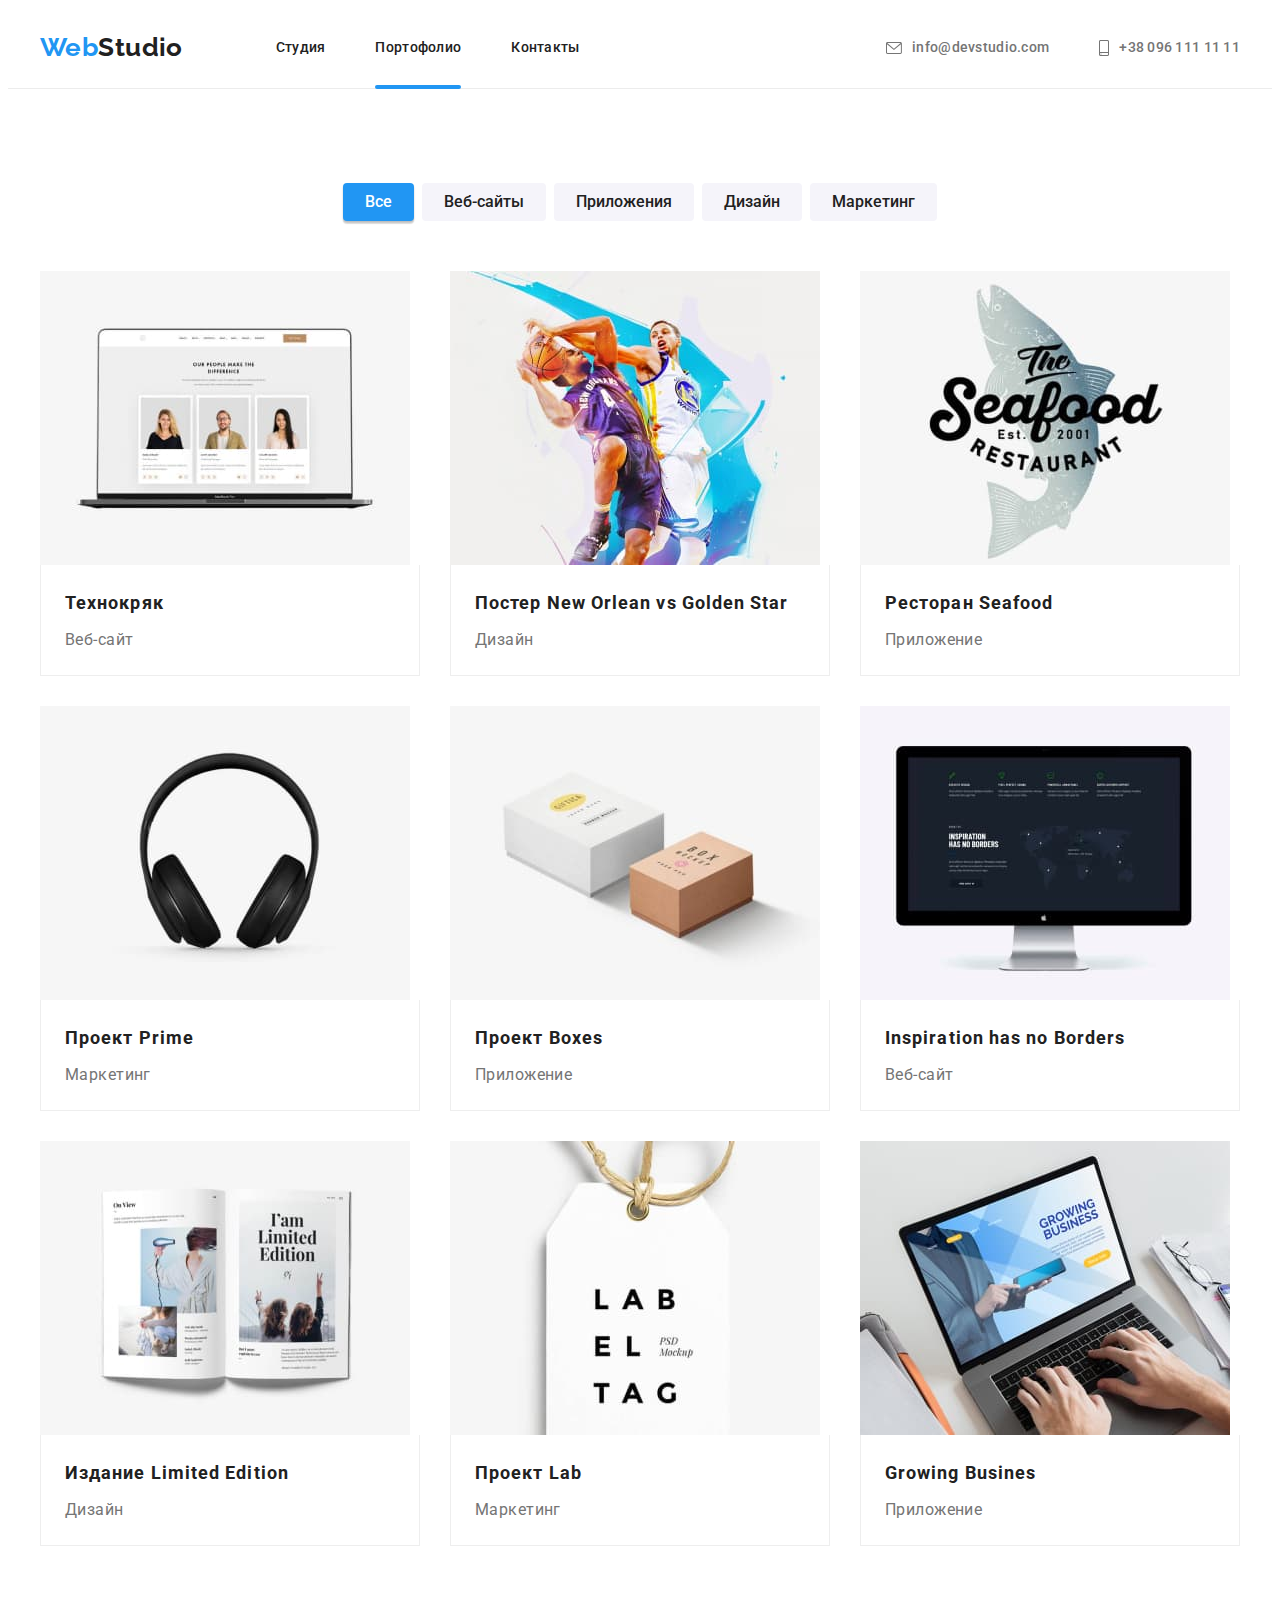
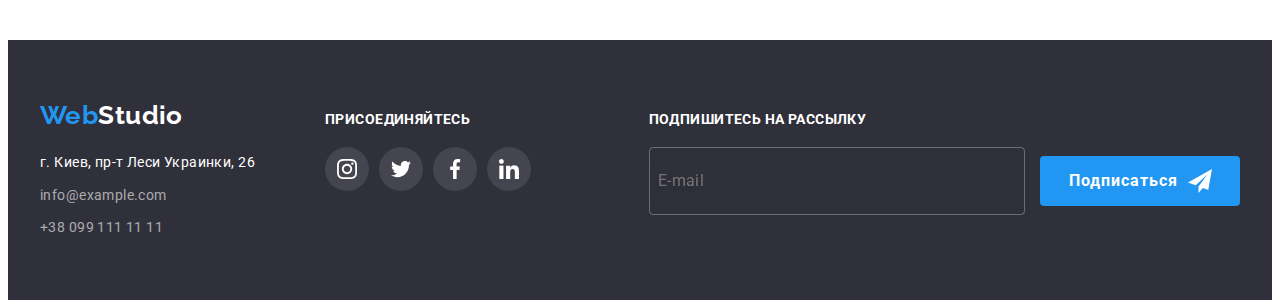
==== commit 9186f8fd: "дисплей флекс" ====
--- a/portofolio.html
+++ b/portofolio.html
@@ -19,18 +19,18 @@
       referrerpolicy="no-referrer"
     />
     <link rel="stylesheet" href="./css/main.min.css" />
-    <link rel="stylesheet" href="./css/styles.css" />
+    <!-- <link rel="stylesheet" href="./css/styles.css" /> -->
     <title>Home work 7</title>
   </head>
   <body>
     <!-- НАВИГАЦИЯ -->
     <header class="header">
-      <div class="container header-container">
-        <nav class="header-navigation">
+      <div class="container dis-fl--da">
+        <nav class="dis-fl--da">
           <a href="./index.html" class="link logo_indent--right logo">
               Web<span class="logo_color--dark">Studio</span>
           </a>
-          <ul class="header-list list">
+          <ul class="dis-fl--da list">
             <li class="header-item">
               <a class="header-link link" href="./index.html">Студия</a>
             </li>
--- a/css/main.min.css
+++ b/css/main.min.css
@@ -1,2 +1,2 @@
-:root{--primary-title-color: #ffffff;--third-text-color: #ffffff;--background-card: #FFFFFF;--secondary-title-color: #212121;--secondary-text-color: #212121;--primary-text-color: #757575;--accent-color: #2196f3;--filter-button-color: #F5F4FA;--border-color: #ECECEC;--hero-grount: #2F303A;--futer-grount: #2F303A;--hero-button: #188CE8;--portofolio-card-border:#EEEEEE;--hero-bg:#C4C4C4;--clients-color: #AFB1B8}.visually-hidden{position:absolute;width:1px;height:1px;margin:-1px;padding:0;overflow:hidden;border:0;clip:rect(0, 0, 0, 0)}p,h1,h2,h3,h4,h5,h6{margin:0}ul{margin:0;padding-left:0}img{display:block}button{border-width:0}body{font-family:'Roboto', sans-serif;font-weight:normal;font-size:14px;letter-spacing:0.03em;color:var(--primary-text-color)}.link{text-decoration:none;font-family:inherit}.list{list-style:none}.container{width:1200px;margin:0 auto;padding-left:15px;padding-right:15px}.section{padding-top:94px;padding-bottom:94px}.btn{width:200px;height:50px;font-family:inherit;font-weight:700;font-size:16px;line-height:1.87;text-align:center;letter-spacing:0.06em;cursor:pointer;border-radius:4px}.btn_hero{color:var(--third-text-color);background-color:var(--accent-color);-webkit-transition:color 240ms cubic-bezier(0.4, 0, 0.2, 1),background-color 240ms cubic-bezier(0.4, 0, 0.2, 1);transition:color 240ms cubic-bezier(0.4, 0, 0.2, 1),background-color 240ms cubic-bezier(0.4, 0, 0.2, 1)}.btn_hero:hover,.btn_hero:focus{color:var(--third-text-color);background-color:var(--hero-button)}.btn-filtr{font-family:inherit;font-weight:500;font-size:16px;line-height:1.62;text-align:center;cursor:pointer;display:inline-block;padding:6px 22px;border-radius:4px}.btn-filtr_color{color:var(--secondary-text-color);background:var(--filter-button-color);-webkit-transition:color 240ms cubic-bezier(0.4, 0, 0.2, 1),background-color 240ms cubic-bezier(0.4, 0, 0.2, 1),-webkit-box-shadow 240ms cubic-bezier(0.4, 0, 0.2, 1);transition:color 240ms cubic-bezier(0.4, 0, 0.2, 1),background-color 240ms cubic-bezier(0.4, 0, 0.2, 1),-webkit-box-shadow 240ms cubic-bezier(0.4, 0, 0.2, 1);transition:color 240ms cubic-bezier(0.4, 0, 0.2, 1),background-color 240ms cubic-bezier(0.4, 0, 0.2, 1),box-shadow 240ms cubic-bezier(0.4, 0, 0.2, 1);transition:color 240ms cubic-bezier(0.4, 0, 0.2, 1),background-color 240ms cubic-bezier(0.4, 0, 0.2, 1),box-shadow 240ms cubic-bezier(0.4, 0, 0.2, 1),-webkit-box-shadow 240ms cubic-bezier(0.4, 0, 0.2, 1)}.btn-filtr_color:hover,.btn-filtr_color:focus,.carrent-btn{color:var(--third-text-color);background-color:var(--accent-color);-webkit-box-shadow:0px 3px 1px rgba(0,0,0,0.1),0px 1px 2px rgba(0,0,0,0.08),0px 2px 2px rgba(0,0,0,0.12);box-shadow:0px 3px 1px rgba(0,0,0,0.1),0px 1px 2px rgba(0,0,0,0.08),0px 2px 2px rgba(0,0,0,0.12)}.btn-close{position:absolute;right:10px;top:10px;width:30px;height:30px;display:-webkit-box;display:-ms-flexbox;display:flex;-webkit-box-align:center;-ms-flex-align:center;align-items:center;-webkit-box-pack:center;-ms-flex-pack:center;justify-content:center;cursor:pointer;fill:var(--secondary-title-color);border-radius:50%;background:#00000000;border:1px solid rgba(0,0,0,0.1);-webkit-box-sizing:border-box;box-sizing:border-box;padding:0;-webkit-transition:fill 250ms cubic-bezier(0.4, 0, 0.2, 1);transition:fill 250ms cubic-bezier(0.4, 0, 0.2, 1)}.btn-close:hover,.btn-close:focus{fill:var(--accent-color)}.btn-close_icon--size{width:18px;height:18px}.logo{font-family:"Raleway", sans-serif;font-weight:700;font-size:26px;line-height:calc(31 / 26);color:var(--accent-color);-webkit-transition:color 240ms cubic-bezier(0.4, 0, 0.2, 1);transition:color 240ms cubic-bezier(0.4, 0, 0.2, 1)}.logo:hover,.logo:focus{color:var(--accent-color)}.logo_color--dark{color:var(--secondary-text-color)}.logo_color--light{color:var(--primary-title-color)}.title-h2{font-weight:700;font-size:36px;line-height:calc(42 / 36);text-align:center;color:var(--secondary-title-color)}.header{border-bottom:1px solid var(--border-color)}.header-container,.header-navigation,.header-list{display:-webkit-box;display:-ms-flexbox;display:flex;-webkit-box-align:center;-ms-flex-align:center;align-items:center}.logo_indent--right{margin-right:93px}.header-kontacts-flex{display:-webkit-box;display:-ms-flexbox;display:flex;margin-left:auto;-webkit-box-align:center;-ms-flex-align:center;align-items:center}.header-link{display:block;padding-top:32px;padding-bottom:32px;font-weight:500;line-height:1.14;letter-spacing:0.02em;color:var(--secondary-title-color);position:relative;-webkit-transition:color 240ms cubic-bezier(0.4, 0, 0.2, 1);transition:color 240ms cubic-bezier(0.4, 0, 0.2, 1)}.header-link:hover,.header-link:focus,.header-link .current{color:var(--accent-color)}.current::after{content:"";position:absolute;width:100%;height:4px;border-radius:2px;background-color:var(--accent-color);display:block;bottom:-1px}.header-item:not(:last-child){margin-right:50px}.header-kontacts-item{color:var(--primary-text-color)}.header-kontacts-sep:not(:last-child){margin-right:50px}.icon{margin-right:10px;fill:var(--primary-text-color);-webkit-transition:fill 240ms cubic-bezier(0.4, 0, 0.2, 1);transition:fill 240ms cubic-bezier(0.4, 0, 0.2, 1)}.header-link-item:hover .icon,.header-link-item:focus .icon{fill:var(--accent-color)}.header-link-item{display:-webkit-box;display:-ms-flexbox;display:flex;-webkit-box-align:center;-ms-flex-align:center;align-items:center;font-weight:500;line-height:1.14;letter-spacing:0.02em;color:var(--primary-text-color);-webkit-transition:color 240ms cubic-bezier(0.4, 0, 0.2, 1);transition:color 240ms cubic-bezier(0.4, 0, 0.2, 1)}.header-link-item:hover,.header-link-item:focus{color:var(--accent-color)}.hero{background-color:var(--hero-bg);background-image:-webkit-gradient(linear, left top, right top, from(rgba(47,48,58,0.4)), to(rgba(47,48,58,0.4))),url(../images/hero-jpeg.jpg);background-image:linear-gradient(to right, rgba(47,48,58,0.4), rgba(47,48,58,0.4)),url(../images/hero-jpeg.jpg);background-repeat:no-repeat;background-position:center;background-size:cover;padding-top:200px;padding-bottom:200px}.hero-container{display:-webkit-box;display:-ms-flexbox;display:flex;-webkit-box-orient:vertical;-webkit-box-direction:normal;-ms-flex-direction:column;flex-direction:column;-webkit-box-align:center;-ms-flex-align:center;align-items:center}.hero-title{font-weight:900;font-size:44px;line-height:1.36;text-align:center;letter-spacing:0.06em;text-transform:uppercase;color:var(--primary-title-color);width:696px;margin-bottom:30px}.whyus-container{display:-webkit-box;display:-ms-flexbox;display:flex}.ourteam-list,.whyus-list,.wedoing-list,.clients-list{display:-webkit-box;display:-ms-flexbox;display:flex;-ms-flex-wrap:wrap;flex-wrap:wrap;margin-left:-30px;margin-top:-30px}.wedoing-item,.ourteam-item,.whyus-item{-ms-flex-preferred-size:calc(100% / 4 - 30px);flex-basis:calc(100% / 4 - 30px);margin-left:30px;margin-top:30px}.whyus-item-pkt{height:120px;background-color:var(--filter-button-color);border-radius:4px;display:-webkit-box;display:-ms-flexbox;display:flex;-webkit-box-align:center;-ms-flex-align:center;align-items:center;-webkit-box-pack:center;-ms-flex-pack:center;justify-content:center;margin-bottom:30px}.whyus-pkt-item{width:70px;height:70px}.whyus-item-header{font-weight:700;line-height:calc(16 / 14);letter-spacing:0.03em;text-transform:uppercase;color:var(--secondary-title-color);margin-bottom:10px}.whyus-item-text{line-height:1.71;color:var(--primary-text-color)}.wedoing{padding-top:0px}.title-h2_indent--bottom{margin-bottom:50px}.wedoing-item{position:relative}.wedoing-text{position:absolute;bottom:0;width:100%;padding-top:27px;padding-bottom:27px;color:#fff;font-family:Roboto;font-style:normal;font-weight:bold;font-size:14px;line-height:calc(16 / 14);text-align:center;letter-spacing:0.03em;text-transform:uppercase;background:rgba(47,48,58,0.8)}.ourteam{background:var(--filter-button-color)}.ourteam-card{background:var(--background-card);-webkit-box-shadow:0px 1px 3px rgba(0,0,0,0.12),0px 1px 1px rgba(0,0,0,0.14),0px 2px 1px rgba(0,0,0,0.2);box-shadow:0px 1px 3px rgba(0,0,0,0.12),0px 1px 1px rgba(0,0,0,0.14),0px 2px 1px rgba(0,0,0,0.2);border-radius:0px 0px 4px 4px;display:block;padding-bottom:30px}.ourteam-item-title{font-weight:500;font-size:16px;line-height:calc(19 / 16);text-align:center;color:var(--secondary-title-color);margin-top:30px;margin-bottom:10px}.ourteam-item-text{font-size:16px;line-height:calc(19 / 16);text-align:center;margin-bottom:16px}.ourteam-socital-list{display:-webkit-box;display:-ms-flexbox;display:flex;-webkit-box-pack:center;-ms-flex-pack:center;justify-content:center;-webkit-box-align:center;-ms-flex-align:center;align-items:center}.ourteam-socital-item+.ourteam-socital-item{margin-left:10px}.ourteam-socital-link{width:44px;height:44px;border-radius:50%;display:block;background-color:var(--primary-title-color);display:-webkit-box;display:-ms-flexbox;display:flex;-webkit-box-align:center;-ms-flex-align:center;align-items:center;-webkit-box-pack:center;-ms-flex-pack:center;justify-content:center;-webkit-transition:background-color 240ms cubic-bezier(0.4, 0, 0.2, 1);transition:background-color 240ms cubic-bezier(0.4, 0, 0.2, 1)}.ourteam-socital-link:hover,.ourteam-socital-link:focus{background-color:var(--accent-color)}.socital-link-pkt{fill:var(--clients-color);width:20px;height:20px;-webkit-transition:fill 240ms cubic-bezier(0.4, 0, 0.2, 1);transition:fill 240ms cubic-bezier(0.4, 0, 0.2, 1)}.ourteam-socital-link:hover .socital-link-pkt,.ourteam-socital-link:focus .socital-link-pkt{fill:var(--primary-title-color)}.clients-item{-ms-flex-preferred-size:calc(100% / 6 - 30px);flex-basis:calc(100% / 6 - 30px);margin-left:30px;margin-top:30px}.clients-link{display:-webkit-box;display:-ms-flexbox;display:flex;-webkit-box-align:center;-ms-flex-align:center;align-items:center;-webkit-box-pack:center;-ms-flex-pack:center;justify-content:center;width:170px;height:92px;border:1px solid var(--clients-color);border-radius:4px;fill:var(--clients-color);-webkit-transition:border 240ms cubic-bezier(0.4, 0, 0.2, 1),fill 240ms cubic-bezier(0.4, 0, 0.2, 1);transition:border 240ms cubic-bezier(0.4, 0, 0.2, 1),fill 240ms cubic-bezier(0.4, 0, 0.2, 1)}.clients-link:hover,.clients-link:focus{border:1px solid var(--hero-button);fill:var(--hero-button)}.clients-icon{width:106px;height:60px}.footer{background:var(--futer-grount);padding-top:60px;padding-bottom:60px}.footer-contact{font-style:inherit}.address{color:var(--third-text-color);line-height:1.71;-webkit-transition:color 240ms cubic-bezier(0.4, 0, 0.2, 1);transition:color 240ms cubic-bezier(0.4, 0, 0.2, 1)}.address:hover,.address:focus{color:var(--accent-color)}.contact{color:rgba(255,255,255,0.6);line-height:1.71;-webkit-transition:color 240ms cubic-bezier(0.4, 0, 0.2, 1);transition:color 240ms cubic-bezier(0.4, 0, 0.2, 1)}.contact:hover,.contact:focus{color:var(--accent-color)}.logo_indent--bottom{display:block;margin-bottom:20px}.footer-item:not(:last-child){display:block;margin-bottom:9px}.footer-section{display:-webkit-box;display:-ms-flexbox;display:flex;-ms-flex-wrap:wrap;flex-wrap:wrap;-webkit-box-align:baseline;-ms-flex-align:baseline;align-items:baseline}.footer-section_item:not(:last-child){margin-right:70px}.footer-section_item:last-child{margin-left:auto}.section-common_list{display:-webkit-box;display:-ms-flexbox;display:flex;-ms-flex-wrap:wrap;flex-wrap:wrap;-webkit-box-align:center;-ms-flex-align:center;align-items:center;-webkit-box-pack:center;-ms-flex-pack:center;justify-content:center;margin-left:-10px;margin-top:-30px}.section-common_title{font-weight:700;font-size:14px;text-transform:uppercase;line-height:calc(16 / 14);color:var(--primary-title-color);margin-bottom:20px}.section-common_item{width:44px;height:44px;-ms-flex-preferred-size:calc(100% / 4 - 10px);flex-basis:calc(100% / 4 - 10px);margin-left:10px;margin-top:30px}.section-common_item+.section-common_item{margin-left:10px}.section-common_link{width:100%;height:100%;border-radius:50%;display:block;background-color:rgba(255,255,255,0.1);display:-webkit-box;display:-ms-flexbox;display:flex;-webkit-box-align:center;-ms-flex-align:center;align-items:center;-webkit-box-pack:center;-ms-flex-pack:center;justify-content:center;-webkit-transition:background-color 240ms cubic-bezier(0.4, 0, 0.2, 1);transition:background-color 240ms cubic-bezier(0.4, 0, 0.2, 1)}.section-common_link:hover,.section-common_link:focus{background-color:var(--accent-color)}.section-common_pkt{fill:var(--primary-title-color);width:20px;height:20px}.footer-mailing_title{font-family:Roboto;font-style:normal;font-weight:bold;font-size:14px;line-height:16px;letter-spacing:0.03em;text-transform:uppercase;color:#FFFFFF;padding-bottom:20px}.footer-mailing_form{position:relative}.footer-mailing_box{width:358px;height:50px;background-color:transparent;border:1px solid rgba(255,255,255,0.3);-webkit-filter:drop-shadow(0px 4px 4px rgba(0,0,0,0.15));filter:drop-shadow(0px 4px 4px rgba(0,0,0,0.15));border-radius:4px;margin-right:12px;padding:8px;font-family:inherit;font-size:16px;line-height:1.25;-webkit-box-align:center;-ms-flex-align:center;align-items:center;letter-spacing:0.03em;color:rgba(255,255,255,0.6)}.footer-mailing_box:hover,.footer-mailing_box:focus{border:1px solid var(--accent-color)}.footer-mailing_btn{width:200px;height:50px;padding-left:29px;padding-top:10px;padding-right:62px;padding-bottom:10px}.footer-mailing_icon{width:24px;height:24px;right:28px;top:50%;-webkit-transform:translateY(-50%);transform:translateY(-50%);position:absolute;-webkit-transition:-webkit-transform 2250ms cubic-bezier(0.4, 0, 0.2, 1);transition:-webkit-transform 2250ms cubic-bezier(0.4, 0, 0.2, 1);transition:transform 2250ms cubic-bezier(0.4, 0, 0.2, 1);transition:transform 2250ms cubic-bezier(0.4, 0, 0.2, 1), -webkit-transform 2250ms cubic-bezier(0.4, 0, 0.2, 1)}.footer-mailing_icon:hover,.footer-mailing_icon:focus{-webkit-transform:rotate(25deg) translateX(-45%);transform:rotate(25deg) translateX(-45%)}.filtr-list{display:-webkit-box;display:-ms-flexbox;display:flex;-ms-flex-wrap:wrap;flex-wrap:wrap;-webkit-box-pack:center;-ms-flex-pack:center;justify-content:center;margin-bottom:50px}.filtr-item:not(:last-child){margin-right:8px}.portofolio-list{display:-webkit-box;display:-ms-flexbox;display:flex;-ms-flex-wrap:wrap;flex-wrap:wrap;margin-left:-30px;margin-top:-30px}.portofolio-item{-ms-flex-preferred-size:calc(100% / 3 - 30px);flex-basis:calc(100% / 3 - 30px);-webkit-box-sizing:border-box;box-sizing:border-box;margin-left:30px;margin-top:30px}.portofolio-link{-webkit-transition:-webkit-box-shadow 240ms cubic-bezier(0.4, 0, 0.2, 1);transition:-webkit-box-shadow 240ms cubic-bezier(0.4, 0, 0.2, 1);transition:box-shadow 240ms cubic-bezier(0.4, 0, 0.2, 1);transition:box-shadow 240ms cubic-bezier(0.4, 0, 0.2, 1), -webkit-box-shadow 240ms cubic-bezier(0.4, 0, 0.2, 1)}.portofolio-link:hover,.portofolio-link:focus{display:block;outline:none;-webkit-box-shadow:0px 1px 1px rgba(0,0,0,0.12),0px 4px 4px rgba(0,0,0,0.06),1px 4px 6px rgba(0,0,0,0.16);box-shadow:0px 1px 1px rgba(0,0,0,0.12),0px 4px 4px rgba(0,0,0,0.06),1px 4px 6px rgba(0,0,0,0.16)}.portofolio-item-title{font-weight:700;font-size:18px;line-height:2.00;letter-spacing:0.06em;color:var(--secondary-title-color);margin-bottom:4px}.portofolio-item-text{font-size:16px;line-height:1.87;color:var(--primary-text-color)}.portofolio-item-card{padding-left:24px;padding-top:20px;padding-bottom:20px;border:1px solid var(--portofolio-card-border);border-top:0px;-webkit-box-sizing:border-box;box-sizing:border-box}.portofolio-top-wrappter{position:relative;overflow:hidden}.porofolio-top-text{font-weight:400;font-size:18px;line-height:1.56;letter-spacing:0.03em;color:var(--primary-title-color);background-color:rgba(33,150,243,0.9);position:absolute;top:0px;left:0px;height:100%;padding:63px 24px;-webkit-transform:translateY(100%);transform:translateY(100%);-webkit-transition:-webkit-transform 240ms cubic-bezier(0.4, 0, 0.2, 1);transition:-webkit-transform 240ms cubic-bezier(0.4, 0, 0.2, 1);transition:transform 240ms cubic-bezier(0.4, 0, 0.2, 1);transition:transform 240ms cubic-bezier(0.4, 0, 0.2, 1), -webkit-transform 240ms cubic-bezier(0.4, 0, 0.2, 1)}.portofolio-link:hover .porofolio-top-text,.portofolio-link:focus .porofolio-top-text{-webkit-transform:translateY(0);transform:translateY(0)}.backdrop{position:fixed;width:100vw;height:100vh;background-color:rgba(0,0,0,0.2);top:0;display:-webkit-box;display:-ms-flexbox;display:flex;-webkit-box-align:center;-ms-flex-align:center;align-items:center;-webkit-box-pack:center;-ms-flex-pack:center;justify-content:center;-webkit-transition:opacity 240ms cubic-bezier(0.4, 0, 0.2, 1),visibility 240ms cubic-bezier(0.4, 0, 0.2, 1);transition:opacity 240ms cubic-bezier(0.4, 0, 0.2, 1),visibility 240ms cubic-bezier(0.4, 0, 0.2, 1)}.backdrop.is-hidden{opacity:0;visibility:hidden;pointer-events:none}.backdrop.is-hidden .modal{opacity:0;-webkit-transform:scale(0);transform:scale(0)}.modal{width:528px;min-height:581px;background-color:var(--primary-title-color);-webkit-box-shadow:0px 1px 3px rgba(0,0,0,0.12),0px 1px 1px rgba(0,0,0,0.14),0px 2px 1px rgba(0,0,0,0.2);box-shadow:0px 1px 3px rgba(0,0,0,0.12),0px 1px 1px rgba(0,0,0,0.14),0px 2px 1px rgba(0,0,0,0.2);border-radius:4px;position:relative;opacity:1;-webkit-transform:scale(1);transform:scale(1);-webkit-transition:opacity 250ms cubic-bezier(0.4, 0, 0.2, 1),-webkit-transform 250ms cubic-bezier(0.4, 0, 0.2, 1);transition:opacity 250ms cubic-bezier(0.4, 0, 0.2, 1),-webkit-transform 250ms cubic-bezier(0.4, 0, 0.2, 1);transition:opacity 250ms cubic-bezier(0.4, 0, 0.2, 1),transform 250ms cubic-bezier(0.4, 0, 0.2, 1);transition:opacity 250ms cubic-bezier(0.4, 0, 0.2, 1),transform 250ms cubic-bezier(0.4, 0, 0.2, 1),-webkit-transform 250ms cubic-bezier(0.4, 0, 0.2, 1);padding:40px}.modal-title{font-size:20px;line-height:calc(23 / 20);font-weight:700;margin-bottom:20px;text-align:center;letter-spacing:0.03em;color:#212121}.modal-field{margin-bottom:10px}.input-label{font-size:12px;line-height:calc(14 / 12);letter-spacing:0.01em;color:#757575;display:block;margin-bottom:4px}.input-wrapper{display:block;position:relative}.modal-input{width:100%;height:45px;border-radius:4px;border:1px solid rgba(33,33,33,0.2);background-color:transparent;padding-left:42px;padding-right:20px;outline:none;color:var(--primary-text-color);-webkit-transition:border 250ms cubic-bezier(0.4, 0, 0.2, 1);transition:border 250ms cubic-bezier(0.4, 0, 0.2, 1)}.modal-input:hover,.modal-input:focus{border:1px solid var(--accent-color)}.modal-input:hover+.input-icon,.modal-input:focus+.input-icon{fill:var(--accent-color)}.input-icon{width:18px;height:18px;position:absolute;left:12px;top:50%;-webkit-transform:translateY(-50%);transform:translateY(-50%);-webkit-transition:fill 250ms cubic-bezier(0.4, 0, 0.2, 1);transition:fill 250ms cubic-bezier(0.4, 0, 0.2, 1)}.modal-user-commit{width:100%;height:120px;border-radius:4px;border:1px solid rgba(33,33,33,0.2);-webkit-box-sizing:border-box;box-sizing:border-box;background-color:transparent;padding:10px;resize:none;outline:none;-webkit-transition:border 250ms cubic-bezier(0.4, 0, 0.2, 1);transition:border 250ms cubic-bezier(0.4, 0, 0.2, 1);color:var(--primary-text-color)}.modal-user-commit::-webkit-input-placeholder{color:rgba(117,117,117,0.5)}.modal-user-commit:-ms-input-placeholder{color:rgba(117,117,117,0.5)}.modal-user-commit::-ms-input-placeholder{color:rgba(117,117,117,0.5)}.modal-user-commit::placeholder{color:rgba(117,117,117,0.5)}.modal-user-commit:hover,.modal-user-commit:focus{border:1px solid var(--accent-color)}.modal-btn{display:block;margin:0 auto}.check-text{font-size:14px;line-height:1.71;letter-spacing:0.03em;color:var(--primary-text-color);display:-webkit-box;display:-ms-flexbox;display:flex;-webkit-box-align:center;-ms-flex-align:center;align-items:center;-webkit-box-pack:center;-ms-flex-pack:center;justify-content:center;margin-bottom:30px}.check-text span{width:16px;height:15px;border:2px solid var(--futer-grount);border-radius:3px;margin-right:8px;display:-webkit-box;display:-ms-flexbox;display:flex;-webkit-box-align:center;-ms-flex-align:center;align-items:center;-webkit-box-pack:center;-ms-flex-pack:center;justify-content:center;-webkit-transition:background-color 250ms cubic-bezier(0.4, 0, 0.2, 1),border 250ms cubic-bezier(0.4, 0, 0.2, 1);transition:background-color 250ms cubic-bezier(0.4, 0, 0.2, 1),border 250ms cubic-bezier(0.4, 0, 0.2, 1)}.modal-checkbox:hover+.check-text span,.modal-checkbox:focus+.check-text span{border:2px solid var(--accent-color)}.modal-checkbox:checked+.check-text span{background-color:var(--accent-color);border:2px solid var(--accent-color)}
+:root{--primary-title-color: #ffffff;--third-text-color: #ffffff;--background-card: #FFFFFF;--secondary-title-color: #212121;--secondary-text-color: #212121;--primary-text-color: #757575;--accent-color: #2196f3;--filter-button-color: #F5F4FA;--border-color: #ECECEC;--hero-grount: #2F303A;--futer-grount: #2F303A;--hero-button: #188CE8;--portofolio-card-border:#EEEEEE;--hero-bg:#C4C4C4;--clients-color: #AFB1B8}.visually-hidden{position:absolute;width:1px;height:1px;margin:-1px;padding:0;overflow:hidden;border:0;clip:rect(0, 0, 0, 0)}p,h1,h2,h3,h4,h5,h6{margin:0}ul{margin:0;padding-left:0}img{display:block}button{border-width:0}body{font-family:'Roboto', sans-serif;font-weight:normal;font-size:14px;letter-spacing:0.03em;color:var(--primary-text-color)}.link{text-decoration:none;font-family:inherit}.list{list-style:none}.container{width:1200px;margin:0 auto;padding-left:15px;padding-right:15px}.section{padding-top:94px;padding-bottom:94px}.btn{width:200px;height:50px;font-family:inherit;font-weight:700;font-size:16px;line-height:1.87;text-align:center;letter-spacing:0.06em;cursor:pointer;border-radius:4px}.btn_hero{color:var(--third-text-color);background-color:var(--accent-color);transition:color 240ms cubic-bezier(0.4, 0, 0.2, 1),background-color 240ms cubic-bezier(0.4, 0, 0.2, 1)}.btn_hero:hover,.btn_hero:focus{color:var(--third-text-color);background-color:var(--hero-button)}.btn-filtr{font-family:inherit;font-weight:500;font-size:16px;line-height:1.62;text-align:center;cursor:pointer;display:inline-block;padding:6px 22px;border-radius:4px}.btn-filtr_color{color:var(--secondary-text-color);background:var(--filter-button-color);transition:color 240ms cubic-bezier(0.4, 0, 0.2, 1),background-color 240ms cubic-bezier(0.4, 0, 0.2, 1),box-shadow 240ms cubic-bezier(0.4, 0, 0.2, 1)}.btn-filtr_color:hover,.btn-filtr_color:focus,.carrent-btn{color:var(--third-text-color);background-color:var(--accent-color);box-shadow:0px 3px 1px rgba(0,0,0,0.1),0px 1px 2px rgba(0,0,0,0.08),0px 2px 2px rgba(0,0,0,0.12)}.btn-close{position:absolute;right:10px;top:10px;width:30px;height:30px;cursor:pointer;fill:var(--secondary-title-color);border-radius:50%;background:#00000000;border:1px solid rgba(0,0,0,0.1);box-sizing:border-box;padding:0;transition:fill 250ms cubic-bezier(0.4, 0, 0.2, 1)}.btn-close:hover,.btn-close:focus{fill:var(--accent-color)}.btn-close_icon--size{width:18px;height:18px}.logo{font-family:"Raleway", sans-serif;font-weight:700;font-size:26px;line-height:calc(31 / 26);color:var(--accent-color);transition:color 240ms cubic-bezier(0.4, 0, 0.2, 1)}.logo:hover,.logo:focus{color:var(--accent-color)}.logo_color--dark{color:var(--secondary-text-color)}.logo_color--light{color:var(--primary-title-color)}.title-h2{font-weight:700;font-size:36px;line-height:calc(42 / 36);text-align:center;color:var(--secondary-title-color)}.dis-fl--d,.whyus-container{display:flex}.dis-fl--da,.header-kontacts-flex,.header-link-item,.hero-container{display:flex;align-items:center}.dis-fl--daj,.btn-close,.whyus-item-pkt,.ourteam-socital-list,.clients-link,.backdrop,.check-text,.check-text span{display:flex;align-items:center;justify-content:center}.dis-fl--dw,.ourteam-list,.whyus-list,.wedoing-list,.clients-list,.footer-section,.portofolio-list{display:flex;flex-wrap:wrap;align-items:center;justify-content:center}.dis-fl--dwj,.filtr-list{display:flex;flex-wrap:wrap;justify-content:center}.dis-fl--dwaj,.section-common_list{display:flex;flex-wrap:wrap;align-items:center;justify-content:center}.header{border-bottom:1px solid var(--border-color)}.logo_indent--right{margin-right:93px}.header-kontacts-flex{margin-left:auto}.header-link{display:block;padding-top:32px;padding-bottom:32px;font-weight:500;line-height:1.14;letter-spacing:0.02em;color:var(--secondary-title-color);position:relative;transition:color 240ms cubic-bezier(0.4, 0, 0.2, 1)}.header-link:hover,.header-link:focus,.header-link .current{color:var(--accent-color)}.current::after{content:"";position:absolute;width:100%;height:4px;border-radius:2px;background-color:var(--accent-color);display:block;bottom:-1px}.header-item:not(:last-child){margin-right:50px}.header-kontacts-item{color:var(--primary-text-color)}.header-kontacts-sep:not(:last-child){margin-right:50px}.icon{margin-right:10px;fill:var(--primary-text-color);transition:fill 240ms cubic-bezier(0.4, 0, 0.2, 1)}.header-link-item:hover .icon,.header-link-item:focus .icon{fill:var(--accent-color)}.header-link-item{font-weight:500;line-height:1.14;letter-spacing:0.02em;color:var(--primary-text-color);transition:color 240ms cubic-bezier(0.4, 0, 0.2, 1)}.header-link-item:hover,.header-link-item:focus{color:var(--accent-color)}.hero{background-color:var(--hero-bg);background-image:linear-gradient(to right, rgba(47,48,58,0.4), rgba(47,48,58,0.4)),url(../images/hero-jpeg.jpg);background-repeat:no-repeat;background-position:center;background-size:cover;padding-top:200px;padding-bottom:200px}.hero-container{flex-direction:column}.hero-title{font-weight:900;font-size:44px;line-height:1.36;text-align:center;letter-spacing:0.06em;text-transform:uppercase;color:var(--primary-title-color);width:696px;margin-bottom:30px}.ourteam-list,.whyus-list,.wedoing-list,.clients-list{margin-left:-30px;margin-top:-30px}.wedoing-item,.ourteam-item,.whyus-item{flex-basis:calc(100% / 4 - 30px);margin-left:30px;margin-top:30px}.whyus-item-pkt{height:120px;background-color:var(--filter-button-color);border-radius:4px;margin-bottom:30px}.whyus-pkt-item{width:70px;height:70px}.whyus-item-header{font-weight:700;line-height:calc(16 / 14);letter-spacing:0.03em;text-transform:uppercase;color:var(--secondary-title-color);margin-bottom:10px}.whyus-item-text{line-height:1.71;color:var(--primary-text-color)}.wedoing{padding-top:0px}.title-h2_indent--bottom{margin-bottom:50px}.wedoing-item{position:relative}.wedoing-text{position:absolute;bottom:0;width:100%;padding-top:27px;padding-bottom:27px;color:#fff;font-family:Roboto;font-style:normal;font-weight:bold;font-size:14px;line-height:calc(16 / 14);text-align:center;letter-spacing:0.03em;text-transform:uppercase;background:rgba(47,48,58,0.8)}.ourteam{background:var(--filter-button-color)}.ourteam-card{background:var(--background-card);box-shadow:0px 1px 3px rgba(0,0,0,0.12),0px 1px 1px rgba(0,0,0,0.14),0px 2px 1px rgba(0,0,0,0.2);border-radius:0px 0px 4px 4px;display:block;padding-bottom:30px}.ourteam-item-title{font-weight:500;font-size:16px;line-height:calc(19 / 16);text-align:center;color:var(--secondary-title-color);margin-top:30px;margin-bottom:10px}.ourteam-item-text{font-size:16px;line-height:calc(19 / 16);text-align:center;margin-bottom:16px}.ourteam-socital-item+.ourteam-socital-item{margin-left:10px}.ourteam-socital-link{width:44px;height:44px;border-radius:50%;display:block;background-color:var(--primary-title-color);display:flex;align-items:center;justify-content:center;transition:background-color 240ms cubic-bezier(0.4, 0, 0.2, 1)}.ourteam-socital-link:hover,.ourteam-socital-link:focus{background-color:var(--accent-color)}.socital-link-pkt{fill:var(--clients-color);width:20px;height:20px;transition:fill 240ms cubic-bezier(0.4, 0, 0.2, 1)}.ourteam-socital-link:hover .socital-link-pkt,.ourteam-socital-link:focus .socital-link-pkt{fill:var(--primary-title-color)}.clients-item{flex-basis:calc(100% / 6 - 30px);margin-left:30px;margin-top:30px}.clients-link{width:170px;height:92px;border:1px solid var(--clients-color);border-radius:4px;fill:var(--clients-color);transition:border 240ms cubic-bezier(0.4, 0, 0.2, 1),fill 240ms cubic-bezier(0.4, 0, 0.2, 1)}.clients-link:hover,.clients-link:focus{border:1px solid var(--hero-button);fill:var(--hero-button)}.clients-icon{width:106px;height:60px}.footer{background:var(--futer-grount);padding-top:60px;padding-bottom:60px}.footer-contact{font-style:inherit}.address{color:var(--third-text-color);line-height:1.71;transition:color 240ms cubic-bezier(0.4, 0, 0.2, 1)}.address:hover,.address:focus{color:var(--accent-color)}.contact{color:rgba(255,255,255,0.6);line-height:1.71;transition:color 240ms cubic-bezier(0.4, 0, 0.2, 1)}.contact:hover,.contact:focus{color:var(--accent-color)}.logo_indent--bottom{display:block;margin-bottom:20px}.footer-item:not(:last-child){display:block;margin-bottom:9px}.footer-section{align-items:baseline}.footer-section_item:not(:last-child){margin-right:70px}.footer-section_item:last-child{margin-left:auto}.section-common_list{margin-left:-10px;margin-top:-30px}.section-common_title{font-weight:700;font-size:14px;text-transform:uppercase;line-height:calc(16 / 14);color:var(--primary-title-color);margin-bottom:20px}.section-common_item{width:44px;height:44px;flex-basis:calc(100% / 4 - 10px);margin-left:10px;margin-top:30px}.section-common_item+.section-common_item{margin-left:10px}.section-common_link{width:100%;height:100%;border-radius:50%;display:block;background-color:rgba(255,255,255,0.1);display:flex;align-items:center;justify-content:center;transition:background-color 240ms cubic-bezier(0.4, 0, 0.2, 1)}.section-common_link:hover,.section-common_link:focus{background-color:var(--accent-color)}.section-common_pkt{fill:var(--primary-title-color);width:20px;height:20px}.footer-mailing_title{font-family:Roboto;font-style:normal;font-weight:bold;font-size:14px;line-height:16px;letter-spacing:0.03em;text-transform:uppercase;color:#FFFFFF;padding-bottom:20px}.footer-mailing_form{position:relative}.footer-mailing_box{width:358px;height:50px;background-color:transparent;border:1px solid rgba(255,255,255,0.3);filter:drop-shadow(0px 4px 4px rgba(0,0,0,0.15));border-radius:4px;margin-right:12px;padding:8px;font-family:inherit;font-size:16px;line-height:1.25;align-items:center;letter-spacing:0.03em;color:rgba(255,255,255,0.6)}.footer-mailing_box:hover,.footer-mailing_box:focus{border:1px solid var(--accent-color)}.footer-mailing_btn{width:200px;height:50px;padding-left:29px;padding-top:10px;padding-right:62px;padding-bottom:10px}.footer-mailing_icon{width:24px;height:24px;right:28px;top:50%;transform:translateY(-50%);position:absolute;transition:transform 2250ms cubic-bezier(0.4, 0, 0.2, 1)}.footer-mailing_icon:hover,.footer-mailing_icon:focus{transform:rotate(25deg) translateX(-45%)}.filtr-list{margin-bottom:50px}.filtr-item:not(:last-child){margin-right:8px}.portofolio-list{margin-left:-30px;margin-top:-30px}.portofolio-item{flex-basis:calc(100% / 3 - 30px);box-sizing:border-box;margin-left:30px;margin-top:30px}.portofolio-link{transition:box-shadow 240ms cubic-bezier(0.4, 0, 0.2, 1)}.portofolio-link:hover,.portofolio-link:focus{display:block;outline:none;box-shadow:0px 1px 1px rgba(0,0,0,0.12),0px 4px 4px rgba(0,0,0,0.06),1px 4px 6px rgba(0,0,0,0.16)}.portofolio-item-title{font-weight:700;font-size:18px;line-height:2.00;letter-spacing:0.06em;color:var(--secondary-title-color);margin-bottom:4px}.portofolio-item-text{font-size:16px;line-height:1.87;color:var(--primary-text-color)}.portofolio-item-card{padding-left:24px;padding-top:20px;padding-bottom:20px;border:1px solid var(--portofolio-card-border);border-top:0px;box-sizing:border-box}.portofolio-top-wrappter{position:relative;overflow:hidden}.porofolio-top-text{font-weight:400;font-size:18px;line-height:1.56;letter-spacing:0.03em;color:var(--primary-title-color);background-color:rgba(33,150,243,0.9);position:absolute;top:0px;left:0px;height:100%;padding:63px 24px;transform:translateY(100%);transition:transform 240ms cubic-bezier(0.4, 0, 0.2, 1)}.portofolio-link:hover .porofolio-top-text,.portofolio-link:focus .porofolio-top-text{transform:translateY(0)}.backdrop{position:fixed;width:100vw;height:100vh;background-color:rgba(0,0,0,0.2);top:0;transition:opacity 240ms cubic-bezier(0.4, 0, 0.2, 1),visibility 240ms cubic-bezier(0.4, 0, 0.2, 1)}.backdrop.is-hidden{opacity:0;visibility:hidden;pointer-events:none}.backdrop.is-hidden .modal{opacity:0;transform:scale(0)}.modal{width:528px;min-height:581px;background-color:var(--primary-title-color);box-shadow:0px 1px 3px rgba(0,0,0,0.12),0px 1px 1px rgba(0,0,0,0.14),0px 2px 1px rgba(0,0,0,0.2);border-radius:4px;position:relative;opacity:1;transform:scale(1);transition:opacity 250ms cubic-bezier(0.4, 0, 0.2, 1),transform 250ms cubic-bezier(0.4, 0, 0.2, 1);padding:40px}.modal-title{font-size:20px;line-height:calc(23 / 20);font-weight:700;margin-bottom:20px;text-align:center;letter-spacing:0.03em;color:#212121}.modal-field{margin-bottom:10px}.input-label{font-size:12px;line-height:calc(14 / 12);letter-spacing:0.01em;color:#757575;display:block;margin-bottom:4px}.input-wrapper{display:block;position:relative}.modal-input{width:100%;height:45px;border-radius:4px;border:1px solid rgba(33,33,33,0.2);background-color:transparent;padding-left:42px;padding-right:20px;outline:none;color:var(--primary-text-color);transition:border 250ms cubic-bezier(0.4, 0, 0.2, 1)}.modal-input:hover,.modal-input:focus{border:1px solid var(--accent-color)}.modal-input:hover+.input-icon,.modal-input:focus+.input-icon{fill:var(--accent-color)}.input-icon{width:18px;height:18px;position:absolute;left:12px;top:50%;transform:translateY(-50%);transition:fill 250ms cubic-bezier(0.4, 0, 0.2, 1)}.modal-user-commit{width:100%;height:120px;border-radius:4px;border:1px solid rgba(33,33,33,0.2);box-sizing:border-box;background-color:transparent;padding:10px;resize:none;outline:none;transition:border 250ms cubic-bezier(0.4, 0, 0.2, 1);color:var(--primary-text-color)}.modal-user-commit::placeholder{color:rgba(117,117,117,0.5)}.modal-user-commit:hover,.modal-user-commit:focus{border:1px solid var(--accent-color)}.modal-btn{display:block;margin:0 auto}.check-text{font-size:14px;line-height:1.71;letter-spacing:0.03em;color:var(--primary-text-color);margin-bottom:30px}.check-text span{width:16px;height:15px;border:2px solid var(--futer-grount);border-radius:3px;margin-right:8px;transition:background-color 250ms cubic-bezier(0.4, 0, 0.2, 1),border 250ms cubic-bezier(0.4, 0, 0.2, 1)}.modal-checkbox:hover+.check-text span,.modal-checkbox:focus+.check-text span{border:2px solid var(--accent-color)}.modal-checkbox:checked+.check-text span{background-color:var(--accent-color);border:2px solid var(--accent-color)}
 /*# sourceMappingURL=main.min.css.map */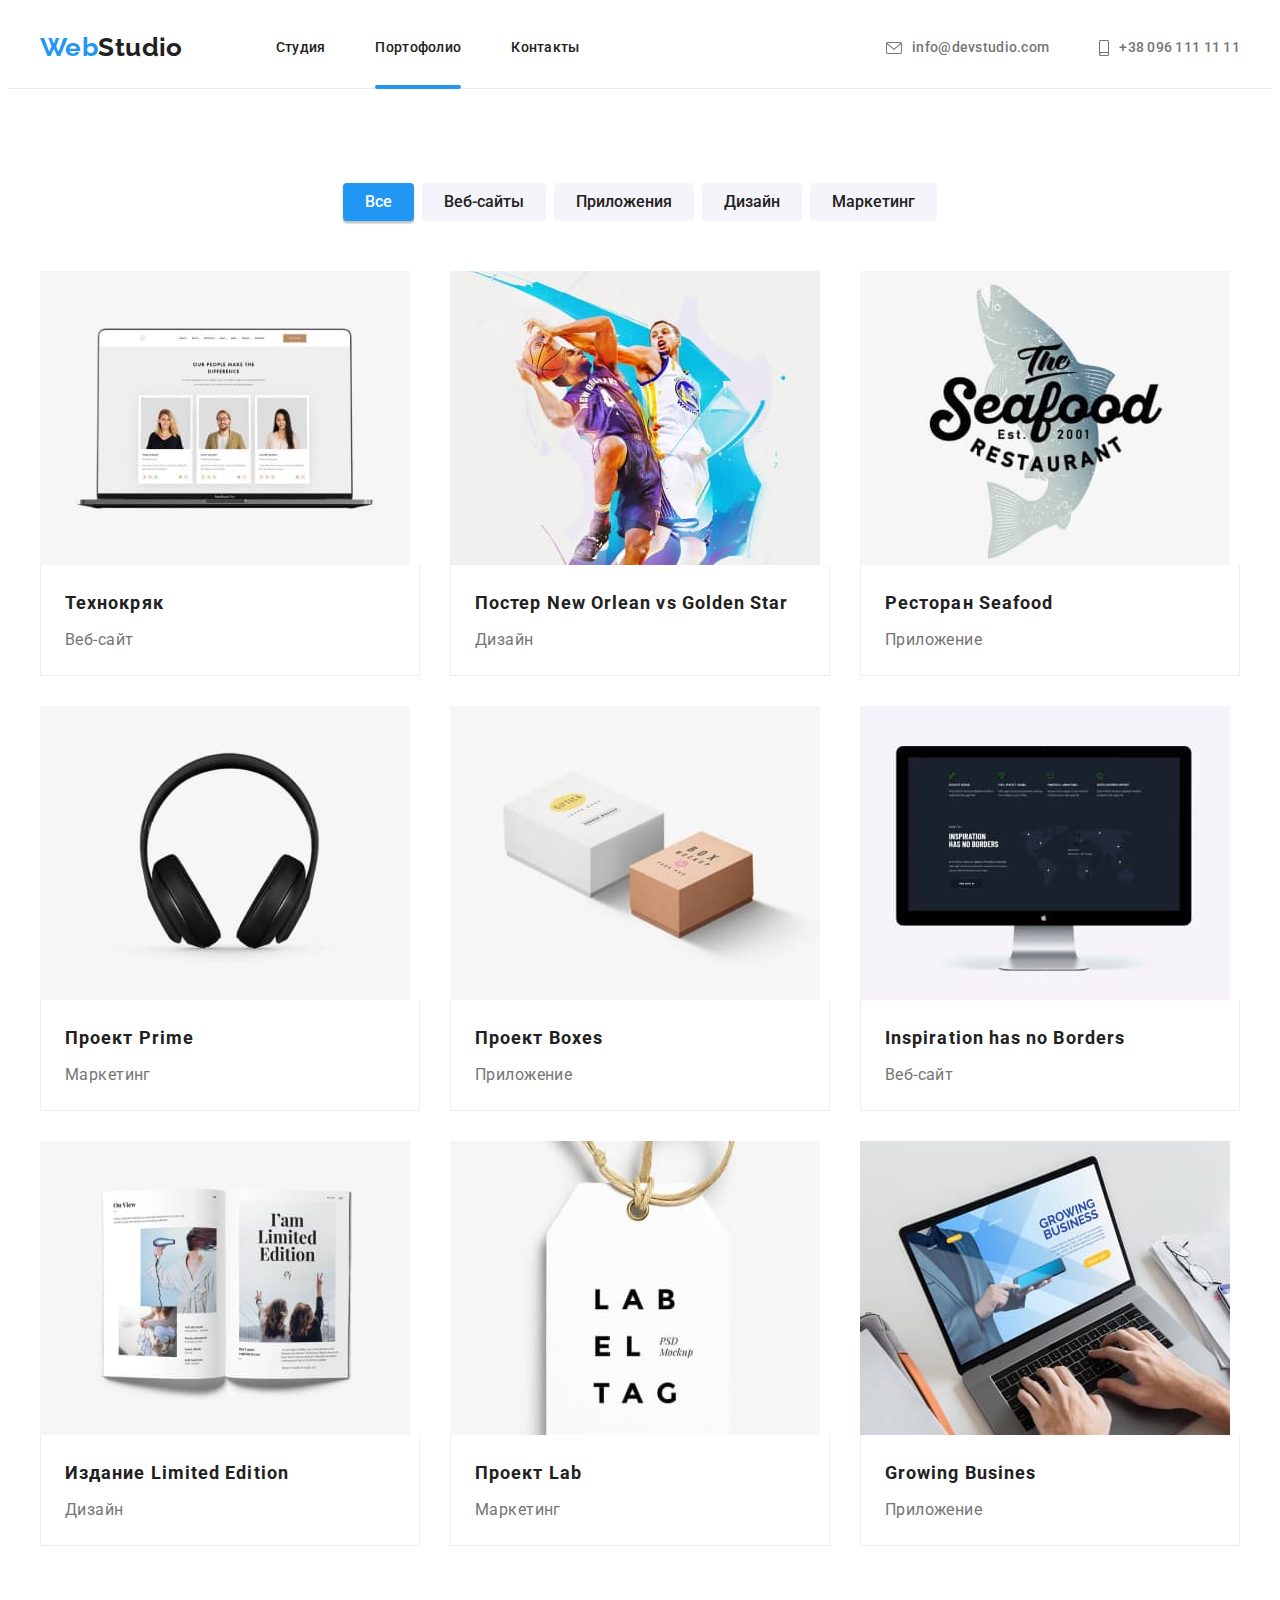
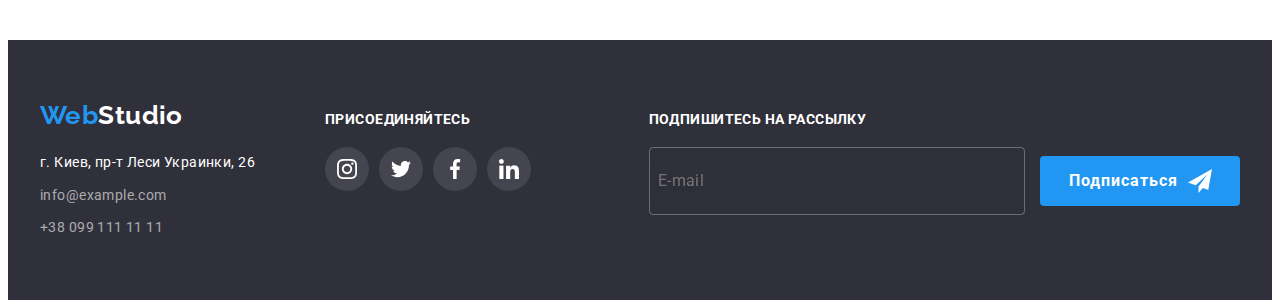
==== commit 3b257e19: "усунення зауважень" ====
--- a/portofolio.html
+++ b/portofolio.html
@@ -25,36 +25,36 @@
   <body>
     <!-- НАВИГАЦИЯ -->
     <header class="header">
-      <div class="container dis-fl--da">
-        <nav class="dis-fl--da">
+      <div class="container dis-fl_d dis-fl_a">
+        <nav class="dis-fl_d dis-fl_a">
           <a href="./index.html" class="link logo_indent--right logo">
-              Web<span class="logo_color--dark">Studio</span>
+            Web<span class="logo--dark">Studio</span>
           </a>
-          <ul class="dis-fl--da list">
-            <li class="header-item">
-              <a class="header-link link" href="./index.html">Студия</a>
-            </li>
-            <li class="header-item">
-              <a class="header-link link current" href="./portofolio.html"
+          <ul class="dis-fl_d dis-fl_a list">
+            <li class="header_item">
+              <a class="header_link link" href="./index.html">Студия</a>
+            </li>
+            <li class="header_item">
+              <a class="header_link link current" href="./portofolio.html"
                 >Портофолио</a
               >
             </li>
-            <li class="header-item">
-              <a class="header-link link" href="">Контакты</a>
+            <li class="header_item">
+              <a class="header_link link" href="">Контакты</a>
             </li>
           </ul>
         </nav>
-        <ul class="header-kontacts-flex list">
-          <li class="header-kontacts-item header-kontacts-sep">
-            <a class="header-link-item link" href="mailto:info@devstudio.com">
+        <ul class="header_kontacts-flex list">
+          <li class="header_kontacts-item header_kontacts-sep">
+            <a class="header_link-item link" href="mailto:info@devstudio.com">
               <svg class="icon" width="16" height="12">
                 <use href="./images/sprite6.svg#icon-envelope"></use>
               </svg>
               info@devstudio.com</a
             >
           </li>
-          <li class="header-kontacts-item">
-            <a class="header-link-item link" href="tel:+380961111111">
+          <li class="header_kontacts-item">
+            <a class="header_link-item link" href="tel:+380961111111">
               <svg class="icon" width="10" height="16">
                 <use href="./images/sprite6.svg#icon-smartphone"></use>
               </svg>
@@ -71,7 +71,10 @@
           <h1 class="portofolio-hero-title visually-hidden">Портофолио</h1>
           <ul class="filtr-list list">
             <li class="filtr-item">
-              <button class="btn-filtr btn-filtr_color carrent-btn" type="button">
+              <button
+                class="btn-filtr btn-filtr_color carrent-btn"
+                type="button"
+              >
                 Все
               </button>
             </li>
@@ -86,7 +89,9 @@
               </button>
             </li>
             <li class="filtr-item">
-              <button class="btn-filtr btn-filtr_color" type="button">Дизайн</button>
+              <button class="btn-filtr btn-filtr_color" type="button">
+                Дизайн
+              </button>
             </li>
             <li class="filtr-item">
               <button class="btn-filtr btn-filtr_color" type="button">
@@ -95,9 +100,9 @@
             </li>
           </ul>
           <!-- ПОРТОФОЛИО -->
-          <ul class="portofolio-list list">
+          <ul class="portofolio_list list">
             <!--0-->
-            <li class="portofolio-item">
+            <li class="portofolio_item">
               <!--1-1-->
               <a href="" class="portofolio-link link">
                 <div class="portofolio-top-wrappter">
@@ -112,13 +117,13 @@
                     цифрового шпионажа и атак на защищённые сервера конкурентов.
                   </p>
                 </div>
-                <div class="portofolio-item-card">
-                  <h2 class="portofolio-item-title">Технокряк</h2>
-                  <p class="portofolio-item-text" lang="en">Веб-сайт</p>
-                </div>
-              </a>
-            </li>
-            <li class="portofolio-item">
+                <div class="portofolio_item-card">
+                  <h2 class="portofolio_item-title">Технокряк</h2>
+                  <p class="portofolio_item-text" lang="en">Веб-сайт</p>
+                </div>
+              </a>
+            </li>
+            <li class="portofolio_item">
               <!--1-2-->
               <a href="" class="portofolio-link link">
                 <div class="portofolio-top-wrappter">
@@ -127,21 +132,21 @@
                     alt="Постер баскетболисты."
                     width="370"
                   />
-                    <p class="porofolio-top-text">
-                      Технокряк это современная площадка распространения
-                      коронавируса. Компании используют эту платформу для
-                      цифрового шпионажа и атак на защищённые сервера конкурентов.
-                    </p>
-                </div>
-                <div class="portofolio-item-card">
-                  <h2 class="portofolio-item-title">
+                  <p class="porofolio-top-text">
+                    Технокряк это современная площадка распространения
+                    коронавируса. Компании используют эту платформу для
+                    цифрового шпионажа и атак на защищённые сервера конкурентов.
+                  </p>
+                </div>
+                <div class="portofolio_item-card">
+                  <h2 class="portofolio_item-title">
                     Постер <span lang="en">New Orlean vs Golden Star</span>
                   </h2>
-                  <p class="portofolio-item-text">Дизайн</p>
-                </div>
-              </a>
-            </li>
-            <li class="portofolio-item">
+                  <p class="portofolio_item-text">Дизайн</p>
+                </div>
+              </a>
+            </li>
+            <li class="portofolio_item">
               <!--1-3-->
               <a href="" class="portofolio-link link">
                 <div class="portofolio-top-wrappter">
@@ -156,15 +161,15 @@
                     цифрового шпионажа и атак на защищённые сервера конкурентов.
                   </p>
                 </div>
-                <div class="portofolio-item-card">
-                  <h2 class="portofolio-item-title">
+                <div class="portofolio_item-card">
+                  <h2 class="portofolio_item-title">
                     Ресторан <span lang="en">Seafood</span>
                   </h2>
-                  <p class="portofolio-item-text">Приложение</p>
-                </div>
-              </a>
-            </li>
-            <li class="portofolio-item">
+                  <p class="portofolio_item-text">Приложение</p>
+                </div>
+              </a>
+            </li>
+            <li class="portofolio_item">
               <!--2-1-->
               <a href="" class="portofolio-link link">
                 <div class="portofolio-top-wrappter">
@@ -179,15 +184,15 @@
                     цифрового шпионажа и атак на защищённые сервера конкурентов.
                   </p>
                 </div>
-                <div class="portofolio-item-card">
-                  <h2 class="portofolio-item-title">
+                <div class="portofolio_item-card">
+                  <h2 class="portofolio_item-title">
                     Проект <span lang="en">Prime</span>
                   </h2>
-                  <p class="portofolio-item-text">Маркетинг</p>
-                </div>
-              </a>
-            </li>
-            <li class="portofolio-item">
+                  <p class="portofolio_item-text">Маркетинг</p>
+                </div>
+              </a>
+            </li>
+            <li class="portofolio_item">
               <!--2-2-->
               <a href="" class="portofolio-link link">
                 <div class="portofolio-top-wrappter">
@@ -202,15 +207,15 @@
                     цифрового шпионажа и атак на защищённые сервера конкурентов.
                   </p>
                 </div>
-                <div class="portofolio-item-card">
-                  <h2 class="portofolio-item-title">
+                <div class="portofolio_item-card">
+                  <h2 class="portofolio_item-title">
                     Проект <span lang="en">Boxes</span>
                   </h2>
-                  <p class="portofolio-item-text">Приложение</p>
-                </div>
-              </a>
-            </li>
-            <li class="portofolio-item">
+                  <p class="portofolio_item-text">Приложение</p>
+                </div>
+              </a>
+            </li>
+            <li class="portofolio_item">
               <!--2-3-->
               <a href="" class="portofolio-link link">
                 <div class="portofolio-top-wrappter">
@@ -225,15 +230,15 @@
                     цифрового шпионажа и атак на защищённые сервера конкурентов.
                   </p>
                 </div>
-                <div class="portofolio-item-card">
-                  <h2 class="portofolio-item-title" lang="en">
+                <div class="portofolio_item-card">
+                  <h2 class="portofolio_item-title" lang="en">
                     Inspiration has no Borders
                   </h2>
-                  <p class="portofolio-item-text">Веб-сайт</p>
-                </div>
-              </a>
-            </li>
-            <li class="portofolio-item">
+                  <p class="portofolio_item-text">Веб-сайт</p>
+                </div>
+              </a>
+            </li>
+            <li class="portofolio_item">
               <!--3-1-->
               <a href="" class="portofolio-link link">
                 <div class="portofolio-top-wrappter">
@@ -248,15 +253,15 @@
                     цифрового шпионажа и атак на защищённые сервера конкурентов.
                   </p>
                 </div>
-                <div class="portofolio-item-card">
-                  <h2 class="portofolio-item-title">
+                <div class="portofolio_item-card">
+                  <h2 class="portofolio_item-title">
                     Издание <span lang="en">Limited Edition</span>
                   </h2>
-                  <p class="portofolio-item-text">Дизайн</p>
-                </div>
-              </a>
-            </li>
-            <li class="portofolio-item">
+                  <p class="portofolio_item-text">Дизайн</p>
+                </div>
+              </a>
+            </li>
+            <li class="portofolio_item">
               <!--3-2-->
               <a href="" class="portofolio-link link">
                 <div class="portofolio-top-wrappter">
@@ -266,20 +271,20 @@
                     width="370"
                   />
                   <p class="porofolio-top-text">
-                      Технокряк это современная площадка распространения
-                      коронавируса. Компании используют эту платформу для
-                      цифрового шпионажа и атак на защищённые сервера конкурентов.
-                  </p>
-                </div>
-                <div class="portofolio-item-card">
-                  <h2 class="portofolio-item-title">
+                    Технокряк это современная площадка распространения
+                    коронавируса. Компании используют эту платформу для
+                    цифрового шпионажа и атак на защищённые сервера конкурентов.
+                  </p>
+                </div>
+                <div class="portofolio_item-card">
+                  <h2 class="portofolio_item-title">
                     Проект <span lang="en">Lab</span>
                   </h2>
-                  <p class="portofolio-item-text">Маркетинг</p>
-                </div>
-              </a>
-            </li>
-            <li class="portofolio-item">
+                  <p class="portofolio_item-text">Маркетинг</p>
+                </div>
+              </a>
+            </li>
+            <li class="portofolio_item">
               <!--3-3-->
               <a href="" class="portofolio-link link">
                 <div class="portofolio-top-wrappter">
@@ -289,16 +294,16 @@
                     width="370"
                   />
                   <p class="porofolio-top-text">
-                      Технокряк это современная площадка распространения
-                      коронавируса. Компании используют эту платформу для
-                      цифрового шпионажа и атак на защищённые сервера конкурентов.
-                  </p>
-                </div>
-                <div class="portofolio-item-card">
-                  <h2 class="portofolio-item-title" lang="en">
+                    Технокряк это современная площадка распространения
+                    коронавируса. Компании используют эту платформу для
+                    цифрового шпионажа и атак на защищённые сервера конкурентов.
+                  </p>
+                </div>
+                <div class="portofolio_item-card">
+                  <h2 class="portofolio_item-title" lang="en">
                     Growing Busines
                   </h2>
-                  <p class="portofolio-item-text">Приложение</p>
+                  <p class="portofolio_item-text">Приложение</p>
                 </div>
               </a>
             </li>
@@ -312,7 +317,7 @@
         <div class="footer-section">
           <div class="footer-section_item">
             <a href="./index.html" class="link logo_indent--bottom logo"
-              >Web<span class="logo_color--light">Studio</span>
+              >Web<span class="logo--light">Studio</span>
             </a>
             <address class="footer-contact">
               <ul class="footer-list list">
@@ -326,9 +331,7 @@
                   >
                 </li>
                 <li class="footer-item">
-                  <a
-                    class="link contact"
-                    href="mailto:info@example.com"
+                  <a class="link contact" href="mailto:info@example.com"
                     >info@example.com</a
                   >
                 </li>
@@ -404,6 +407,5 @@
         </button>
       </div>
     </div>
-    <script src="./js/modal.js"></script>
   </body>
 </html>
--- a/css/main.min.css
+++ b/css/main.min.css
@@ -1,2 +1,2 @@
-:root{--primary-title-color: #ffffff;--third-text-color: #ffffff;--background-card: #FFFFFF;--secondary-title-color: #212121;--secondary-text-color: #212121;--primary-text-color: #757575;--accent-color: #2196f3;--filter-button-color: #F5F4FA;--border-color: #ECECEC;--hero-grount: #2F303A;--futer-grount: #2F303A;--hero-button: #188CE8;--portofolio-card-border:#EEEEEE;--hero-bg:#C4C4C4;--clients-color: #AFB1B8}.visually-hidden{position:absolute;width:1px;height:1px;margin:-1px;padding:0;overflow:hidden;border:0;clip:rect(0, 0, 0, 0)}p,h1,h2,h3,h4,h5,h6{margin:0}ul{margin:0;padding-left:0}img{display:block}button{border-width:0}body{font-family:'Roboto', sans-serif;font-weight:normal;font-size:14px;letter-spacing:0.03em;color:var(--primary-text-color)}.link{text-decoration:none;font-family:inherit}.list{list-style:none}.container{width:1200px;margin:0 auto;padding-left:15px;padding-right:15px}.section{padding-top:94px;padding-bottom:94px}.btn{width:200px;height:50px;font-family:inherit;font-weight:700;font-size:16px;line-height:1.87;text-align:center;letter-spacing:0.06em;cursor:pointer;border-radius:4px}.btn_hero{color:var(--third-text-color);background-color:var(--accent-color);transition:color 240ms cubic-bezier(0.4, 0, 0.2, 1),background-color 240ms cubic-bezier(0.4, 0, 0.2, 1)}.btn_hero:hover,.btn_hero:focus{color:var(--third-text-color);background-color:var(--hero-button)}.btn-filtr{font-family:inherit;font-weight:500;font-size:16px;line-height:1.62;text-align:center;cursor:pointer;display:inline-block;padding:6px 22px;border-radius:4px}.btn-filtr_color{color:var(--secondary-text-color);background:var(--filter-button-color);transition:color 240ms cubic-bezier(0.4, 0, 0.2, 1),background-color 240ms cubic-bezier(0.4, 0, 0.2, 1),box-shadow 240ms cubic-bezier(0.4, 0, 0.2, 1)}.btn-filtr_color:hover,.btn-filtr_color:focus,.carrent-btn{color:var(--third-text-color);background-color:var(--accent-color);box-shadow:0px 3px 1px rgba(0,0,0,0.1),0px 1px 2px rgba(0,0,0,0.08),0px 2px 2px rgba(0,0,0,0.12)}.btn-close{position:absolute;right:10px;top:10px;width:30px;height:30px;cursor:pointer;fill:var(--secondary-title-color);border-radius:50%;background:#00000000;border:1px solid rgba(0,0,0,0.1);box-sizing:border-box;padding:0;transition:fill 250ms cubic-bezier(0.4, 0, 0.2, 1)}.btn-close:hover,.btn-close:focus{fill:var(--accent-color)}.btn-close_icon--size{width:18px;height:18px}.logo{font-family:"Raleway", sans-serif;font-weight:700;font-size:26px;line-height:calc(31 / 26);color:var(--accent-color);transition:color 240ms cubic-bezier(0.4, 0, 0.2, 1)}.logo:hover,.logo:focus{color:var(--accent-color)}.logo_color--dark{color:var(--secondary-text-color)}.logo_color--light{color:var(--primary-title-color)}.title-h2{font-weight:700;font-size:36px;line-height:calc(42 / 36);text-align:center;color:var(--secondary-title-color)}.dis-fl--d,.whyus-container{display:flex}.dis-fl--da,.header-kontacts-flex,.header-link-item,.hero-container{display:flex;align-items:center}.dis-fl--daj,.btn-close,.whyus-item-pkt,.ourteam-socital-list,.clients-link,.backdrop,.check-text,.check-text span{display:flex;align-items:center;justify-content:center}.dis-fl--dw,.ourteam-list,.whyus-list,.wedoing-list,.clients-list,.footer-section,.portofolio-list{display:flex;flex-wrap:wrap;align-items:center;justify-content:center}.dis-fl--dwj,.filtr-list{display:flex;flex-wrap:wrap;justify-content:center}.dis-fl--dwaj,.section-common_list{display:flex;flex-wrap:wrap;align-items:center;justify-content:center}.header{border-bottom:1px solid var(--border-color)}.logo_indent--right{margin-right:93px}.header-kontacts-flex{margin-left:auto}.header-link{display:block;padding-top:32px;padding-bottom:32px;font-weight:500;line-height:1.14;letter-spacing:0.02em;color:var(--secondary-title-color);position:relative;transition:color 240ms cubic-bezier(0.4, 0, 0.2, 1)}.header-link:hover,.header-link:focus,.header-link .current{color:var(--accent-color)}.current::after{content:"";position:absolute;width:100%;height:4px;border-radius:2px;background-color:var(--accent-color);display:block;bottom:-1px}.header-item:not(:last-child){margin-right:50px}.header-kontacts-item{color:var(--primary-text-color)}.header-kontacts-sep:not(:last-child){margin-right:50px}.icon{margin-right:10px;fill:var(--primary-text-color);transition:fill 240ms cubic-bezier(0.4, 0, 0.2, 1)}.header-link-item:hover .icon,.header-link-item:focus .icon{fill:var(--accent-color)}.header-link-item{font-weight:500;line-height:1.14;letter-spacing:0.02em;color:var(--primary-text-color);transition:color 240ms cubic-bezier(0.4, 0, 0.2, 1)}.header-link-item:hover,.header-link-item:focus{color:var(--accent-color)}.hero{background-color:var(--hero-bg);background-image:linear-gradient(to right, rgba(47,48,58,0.4), rgba(47,48,58,0.4)),url(../images/hero-jpeg.jpg);background-repeat:no-repeat;background-position:center;background-size:cover;padding-top:200px;padding-bottom:200px}.hero-container{flex-direction:column}.hero-title{font-weight:900;font-size:44px;line-height:1.36;text-align:center;letter-spacing:0.06em;text-transform:uppercase;color:var(--primary-title-color);width:696px;margin-bottom:30px}.ourteam-list,.whyus-list,.wedoing-list,.clients-list{margin-left:-30px;margin-top:-30px}.wedoing-item,.ourteam-item,.whyus-item{flex-basis:calc(100% / 4 - 30px);margin-left:30px;margin-top:30px}.whyus-item-pkt{height:120px;background-color:var(--filter-button-color);border-radius:4px;margin-bottom:30px}.whyus-pkt-item{width:70px;height:70px}.whyus-item-header{font-weight:700;line-height:calc(16 / 14);letter-spacing:0.03em;text-transform:uppercase;color:var(--secondary-title-color);margin-bottom:10px}.whyus-item-text{line-height:1.71;color:var(--primary-text-color)}.wedoing{padding-top:0px}.title-h2_indent--bottom{margin-bottom:50px}.wedoing-item{position:relative}.wedoing-text{position:absolute;bottom:0;width:100%;padding-top:27px;padding-bottom:27px;color:#fff;font-family:Roboto;font-style:normal;font-weight:bold;font-size:14px;line-height:calc(16 / 14);text-align:center;letter-spacing:0.03em;text-transform:uppercase;background:rgba(47,48,58,0.8)}.ourteam{background:var(--filter-button-color)}.ourteam-card{background:var(--background-card);box-shadow:0px 1px 3px rgba(0,0,0,0.12),0px 1px 1px rgba(0,0,0,0.14),0px 2px 1px rgba(0,0,0,0.2);border-radius:0px 0px 4px 4px;display:block;padding-bottom:30px}.ourteam-item-title{font-weight:500;font-size:16px;line-height:calc(19 / 16);text-align:center;color:var(--secondary-title-color);margin-top:30px;margin-bottom:10px}.ourteam-item-text{font-size:16px;line-height:calc(19 / 16);text-align:center;margin-bottom:16px}.ourteam-socital-item+.ourteam-socital-item{margin-left:10px}.ourteam-socital-link{width:44px;height:44px;border-radius:50%;display:block;background-color:var(--primary-title-color);display:flex;align-items:center;justify-content:center;transition:background-color 240ms cubic-bezier(0.4, 0, 0.2, 1)}.ourteam-socital-link:hover,.ourteam-socital-link:focus{background-color:var(--accent-color)}.socital-link-pkt{fill:var(--clients-color);width:20px;height:20px;transition:fill 240ms cubic-bezier(0.4, 0, 0.2, 1)}.ourteam-socital-link:hover .socital-link-pkt,.ourteam-socital-link:focus .socital-link-pkt{fill:var(--primary-title-color)}.clients-item{flex-basis:calc(100% / 6 - 30px);margin-left:30px;margin-top:30px}.clients-link{width:170px;height:92px;border:1px solid var(--clients-color);border-radius:4px;fill:var(--clients-color);transition:border 240ms cubic-bezier(0.4, 0, 0.2, 1),fill 240ms cubic-bezier(0.4, 0, 0.2, 1)}.clients-link:hover,.clients-link:focus{border:1px solid var(--hero-button);fill:var(--hero-button)}.clients-icon{width:106px;height:60px}.footer{background:var(--futer-grount);padding-top:60px;padding-bottom:60px}.footer-contact{font-style:inherit}.address{color:var(--third-text-color);line-height:1.71;transition:color 240ms cubic-bezier(0.4, 0, 0.2, 1)}.address:hover,.address:focus{color:var(--accent-color)}.contact{color:rgba(255,255,255,0.6);line-height:1.71;transition:color 240ms cubic-bezier(0.4, 0, 0.2, 1)}.contact:hover,.contact:focus{color:var(--accent-color)}.logo_indent--bottom{display:block;margin-bottom:20px}.footer-item:not(:last-child){display:block;margin-bottom:9px}.footer-section{align-items:baseline}.footer-section_item:not(:last-child){margin-right:70px}.footer-section_item:last-child{margin-left:auto}.section-common_list{margin-left:-10px;margin-top:-30px}.section-common_title{font-weight:700;font-size:14px;text-transform:uppercase;line-height:calc(16 / 14);color:var(--primary-title-color);margin-bottom:20px}.section-common_item{width:44px;height:44px;flex-basis:calc(100% / 4 - 10px);margin-left:10px;margin-top:30px}.section-common_item+.section-common_item{margin-left:10px}.section-common_link{width:100%;height:100%;border-radius:50%;display:block;background-color:rgba(255,255,255,0.1);display:flex;align-items:center;justify-content:center;transition:background-color 240ms cubic-bezier(0.4, 0, 0.2, 1)}.section-common_link:hover,.section-common_link:focus{background-color:var(--accent-color)}.section-common_pkt{fill:var(--primary-title-color);width:20px;height:20px}.footer-mailing_title{font-family:Roboto;font-style:normal;font-weight:bold;font-size:14px;line-height:16px;letter-spacing:0.03em;text-transform:uppercase;color:#FFFFFF;padding-bottom:20px}.footer-mailing_form{position:relative}.footer-mailing_box{width:358px;height:50px;background-color:transparent;border:1px solid rgba(255,255,255,0.3);filter:drop-shadow(0px 4px 4px rgba(0,0,0,0.15));border-radius:4px;margin-right:12px;padding:8px;font-family:inherit;font-size:16px;line-height:1.25;align-items:center;letter-spacing:0.03em;color:rgba(255,255,255,0.6)}.footer-mailing_box:hover,.footer-mailing_box:focus{border:1px solid var(--accent-color)}.footer-mailing_btn{width:200px;height:50px;padding-left:29px;padding-top:10px;padding-right:62px;padding-bottom:10px}.footer-mailing_icon{width:24px;height:24px;right:28px;top:50%;transform:translateY(-50%);position:absolute;transition:transform 2250ms cubic-bezier(0.4, 0, 0.2, 1)}.footer-mailing_icon:hover,.footer-mailing_icon:focus{transform:rotate(25deg) translateX(-45%)}.filtr-list{margin-bottom:50px}.filtr-item:not(:last-child){margin-right:8px}.portofolio-list{margin-left:-30px;margin-top:-30px}.portofolio-item{flex-basis:calc(100% / 3 - 30px);box-sizing:border-box;margin-left:30px;margin-top:30px}.portofolio-link{transition:box-shadow 240ms cubic-bezier(0.4, 0, 0.2, 1)}.portofolio-link:hover,.portofolio-link:focus{display:block;outline:none;box-shadow:0px 1px 1px rgba(0,0,0,0.12),0px 4px 4px rgba(0,0,0,0.06),1px 4px 6px rgba(0,0,0,0.16)}.portofolio-item-title{font-weight:700;font-size:18px;line-height:2.00;letter-spacing:0.06em;color:var(--secondary-title-color);margin-bottom:4px}.portofolio-item-text{font-size:16px;line-height:1.87;color:var(--primary-text-color)}.portofolio-item-card{padding-left:24px;padding-top:20px;padding-bottom:20px;border:1px solid var(--portofolio-card-border);border-top:0px;box-sizing:border-box}.portofolio-top-wrappter{position:relative;overflow:hidden}.porofolio-top-text{font-weight:400;font-size:18px;line-height:1.56;letter-spacing:0.03em;color:var(--primary-title-color);background-color:rgba(33,150,243,0.9);position:absolute;top:0px;left:0px;height:100%;padding:63px 24px;transform:translateY(100%);transition:transform 240ms cubic-bezier(0.4, 0, 0.2, 1)}.portofolio-link:hover .porofolio-top-text,.portofolio-link:focus .porofolio-top-text{transform:translateY(0)}.backdrop{position:fixed;width:100vw;height:100vh;background-color:rgba(0,0,0,0.2);top:0;transition:opacity 240ms cubic-bezier(0.4, 0, 0.2, 1),visibility 240ms cubic-bezier(0.4, 0, 0.2, 1)}.backdrop.is-hidden{opacity:0;visibility:hidden;pointer-events:none}.backdrop.is-hidden .modal{opacity:0;transform:scale(0)}.modal{width:528px;min-height:581px;background-color:var(--primary-title-color);box-shadow:0px 1px 3px rgba(0,0,0,0.12),0px 1px 1px rgba(0,0,0,0.14),0px 2px 1px rgba(0,0,0,0.2);border-radius:4px;position:relative;opacity:1;transform:scale(1);transition:opacity 250ms cubic-bezier(0.4, 0, 0.2, 1),transform 250ms cubic-bezier(0.4, 0, 0.2, 1);padding:40px}.modal-title{font-size:20px;line-height:calc(23 / 20);font-weight:700;margin-bottom:20px;text-align:center;letter-spacing:0.03em;color:#212121}.modal-field{margin-bottom:10px}.input-label{font-size:12px;line-height:calc(14 / 12);letter-spacing:0.01em;color:#757575;display:block;margin-bottom:4px}.input-wrapper{display:block;position:relative}.modal-input{width:100%;height:45px;border-radius:4px;border:1px solid rgba(33,33,33,0.2);background-color:transparent;padding-left:42px;padding-right:20px;outline:none;color:var(--primary-text-color);transition:border 250ms cubic-bezier(0.4, 0, 0.2, 1)}.modal-input:hover,.modal-input:focus{border:1px solid var(--accent-color)}.modal-input:hover+.input-icon,.modal-input:focus+.input-icon{fill:var(--accent-color)}.input-icon{width:18px;height:18px;position:absolute;left:12px;top:50%;transform:translateY(-50%);transition:fill 250ms cubic-bezier(0.4, 0, 0.2, 1)}.modal-user-commit{width:100%;height:120px;border-radius:4px;border:1px solid rgba(33,33,33,0.2);box-sizing:border-box;background-color:transparent;padding:10px;resize:none;outline:none;transition:border 250ms cubic-bezier(0.4, 0, 0.2, 1);color:var(--primary-text-color)}.modal-user-commit::placeholder{color:rgba(117,117,117,0.5)}.modal-user-commit:hover,.modal-user-commit:focus{border:1px solid var(--accent-color)}.modal-btn{display:block;margin:0 auto}.check-text{font-size:14px;line-height:1.71;letter-spacing:0.03em;color:var(--primary-text-color);margin-bottom:30px}.check-text span{width:16px;height:15px;border:2px solid var(--futer-grount);border-radius:3px;margin-right:8px;transition:background-color 250ms cubic-bezier(0.4, 0, 0.2, 1),border 250ms cubic-bezier(0.4, 0, 0.2, 1)}.modal-checkbox:hover+.check-text span,.modal-checkbox:focus+.check-text span{border:2px solid var(--accent-color)}.modal-checkbox:checked+.check-text span{background-color:var(--accent-color);border:2px solid var(--accent-color)}
+:root{--primary-title-color: #ffffff;--third-text-color: #ffffff;--background-card: #FFFFFF;--secondary-title-color: #212121;--secondary-text-color: #212121;--primary-text-color: #757575;--accent-color: #2196f3;--filter-button-color: #F5F4FA;--border-color: #ECECEC;--hero-grount: #2F303A;--futer-grount: #2F303A;--hero-button: #188CE8;--portofolio-card-border:#EEEEEE;--hero-bg:#C4C4C4;--clients-color: #AFB1B8}.visually-hidden{position:absolute;width:1px;height:1px;margin:-1px;padding:0;overflow:hidden;border:0;clip:rect(0, 0, 0, 0)}p,h1,h2,h3,h4,h5,h6{margin:0}ul{margin:0;padding-left:0}img{display:block}button{border-width:0}.link{text-decoration:none;font-family:inherit;font-family:inherit}.list{list-style:none}body{font-family:"Roboto", sans-serif;font-weight:normal;font-size:14px;letter-spacing:0.03em;color:var(--primary-text-color)}.container{width:1200px;margin:0 auto;padding-left:15px;padding-right:15px}.section{padding-top:94px;padding-bottom:94px}.section_title{font-weight:700;font-size:36px;line-height:calc(42 / 36);text-align:center;color:var(--secondary-title-color);margin-bottom:50px}.btn{width:200px;height:50px;font-family:inherit;font-weight:700;font-size:16px;line-height:1.87;text-align:center;letter-spacing:0.06em;cursor:pointer;border-radius:4px}.btn_hero{color:var(--third-text-color);background-color:var(--accent-color);transition:color 240ms cubic-bezier(0.4, 0, 0.2, 1),background-color 240ms cubic-bezier(0.4, 0, 0.2, 1)}.btn_hero:hover,.btn_hero:focus{color:var(--third-text-color);background-color:var(--hero-button)}.btn-filtr{font-family:inherit;font-weight:500;font-size:16px;line-height:1.62;text-align:center;cursor:pointer;display:inline-block;padding:6px 22px;border-radius:4px}.btn-filtr_color{color:var(--secondary-text-color);background:var(--filter-button-color);transition:color 240ms cubic-bezier(0.4, 0, 0.2, 1),background-color 240ms cubic-bezier(0.4, 0, 0.2, 1),box-shadow 240ms cubic-bezier(0.4, 0, 0.2, 1)}.btn-filtr_color:hover,.btn-filtr_color:focus,.carrent-btn{color:var(--third-text-color);background-color:var(--accent-color);box-shadow:0px 3px 1px rgba(0,0,0,0.1),0px 1px 2px rgba(0,0,0,0.08),0px 2px 2px rgba(0,0,0,0.12)}.btn-close{position:absolute;right:10px;top:10px;width:30px;height:30px;cursor:pointer;fill:var(--secondary-title-color);border-radius:50%;background:#00000000;border:1px solid rgba(0,0,0,0.1);box-sizing:border-box;padding:0;transition:fill 250ms cubic-bezier(0.4, 0, 0.2, 1)}.btn-close:hover,.btn-close:focus{fill:var(--accent-color)}.btn-close_icon--size{width:18px;height:18px}.logo{font-family:"Raleway", sans-serif;font-weight:700;font-size:26px;line-height:calc(31 / 26);color:var(--accent-color);transition:color 240ms cubic-bezier(0.4, 0, 0.2, 1)}.logo:hover,.logo:focus{color:var(--accent-color)}.logo_indent--right{margin-right:93px}.logo--dark{color:var(--secondary-text-color)}.logo--light{color:var(--primary-title-color)}.dis-fl_d,.btn-close,.header_kontacts-flex,.header_link-item,.hero-container,.whyus-container,.ourteam-list,.whyus-list,.wedoing-list,.clients-list,.whyus-item-pkt,.ourteam-socital-list,.clients-link,.footer-section,.section-common_list,.filtr-list,.portofolio_list,.backdrop,.check-text,.check-text span{display:flex}.dis-fl_a,.btn-close,.header_kontacts-flex,.header_link-item,.hero-container,.whyus-item-pkt,.ourteam-socital-list,.clients-link,.section-common_list,.backdrop,.check-text,.check-text span{align-items:center}.dis-fl_j,.btn-close,.whyus-item-pkt,.ourteam-socital-list,.clients-link,.section-common_list,.filtr-list,.backdrop,.check-text,.check-text span{justify-content:center}.dis-fl_w,.ourteam-list,.whyus-list,.wedoing-list,.clients-list,.footer-section,.section-common_list,.filtr-list,.portofolio_list{flex-wrap:wrap}.header{border-bottom:1px solid var(--border-color)}.header_kontacts-flex{margin-left:auto}.header_link{display:block;padding-top:32px;padding-bottom:32px;font-weight:500;line-height:1.14;letter-spacing:0.02em;color:var(--secondary-title-color);position:relative;transition:color 240ms cubic-bezier(0.4, 0, 0.2, 1)}.header_link:hover,.header_link:focus,.header_link .current{color:var(--accent-color)}.current::after{content:"";position:absolute;width:100%;height:4px;border-radius:2px;background-color:var(--accent-color);display:block;bottom:-1px}.header_item:not(:last-child){margin-right:50px}.header_kontacts-item{color:var(--primary-text-color)}.header_kontacts-sep:not(:last-child){margin-right:50px}.icon{margin-right:10px;fill:var(--primary-text-color);transition:fill 240ms cubic-bezier(0.4, 0, 0.2, 1)}.header_link-item:hover .icon,.header_link-item:focus .icon{fill:var(--accent-color)}.header_link-item{font-weight:500;line-height:1.14;letter-spacing:0.02em;color:var(--primary-text-color);transition:color 240ms cubic-bezier(0.4, 0, 0.2, 1)}.header_link-item:hover,.header_link-item:focus{color:var(--accent-color)}.hero{background-color:var(--hero-bg);background-image:linear-gradient(to right, rgba(47,48,58,0.4), rgba(47,48,58,0.4)),url(../images/hero-jpeg.jpg);background-repeat:no-repeat;background-position:center;background-size:cover;padding-top:200px;padding-bottom:200px}.hero-container{flex-direction:column}.hero-title{font-weight:900;font-size:44px;line-height:1.36;text-align:center;letter-spacing:0.06em;text-transform:uppercase;color:var(--primary-title-color);width:696px;margin-bottom:30px}.ourteam-list,.whyus-list,.wedoing-list,.clients-list{margin-left:-30px;margin-top:-30px}.wedoing_item,.ourteam-item,.whyus-item{flex-basis:calc(100% / 4 - 30px);margin-left:30px;margin-top:30px}.whyus-item-pkt{height:120px;background-color:var(--filter-button-color);border-radius:4px;margin-bottom:30px}.whyus-pkt-item{width:70px;height:70px}.whyus-item-header{font-weight:700;line-height:calc(16 / 14);letter-spacing:0.03em;text-transform:uppercase;color:var(--secondary-title-color);margin-bottom:10px}.whyus-item-text{line-height:1.71;color:var(--primary-text-color)}.wedoing{padding-top:0px}.wedoing_item{position:relative}.wedoing_text{position:absolute;bottom:0;width:100%;padding-top:27px;padding-bottom:27px;color:#fff;font-family:Roboto;font-style:normal;font-weight:bold;font-size:14px;line-height:calc(16 / 14);text-align:center;letter-spacing:0.03em;text-transform:uppercase;background:rgba(47,48,58,0.8)}.ourteam{background:var(--filter-button-color)}.ourteam-card{background:var(--background-card);box-shadow:0px 1px 3px rgba(0,0,0,0.12),0px 1px 1px rgba(0,0,0,0.14),0px 2px 1px rgba(0,0,0,0.2);border-radius:0px 0px 4px 4px;display:block;padding-bottom:30px}.ourteam-item-title{font-weight:500;font-size:16px;line-height:calc(19 / 16);text-align:center;color:var(--secondary-title-color);margin-top:30px;margin-bottom:10px}.ourteam-item-text{font-size:16px;line-height:calc(19 / 16);text-align:center;margin-bottom:16px}.ourteam-socital-item+.ourteam-socital-item{margin-left:10px}.ourteam-socital-link{width:44px;height:44px;border-radius:50%;display:block;background-color:var(--primary-title-color);display:flex;align-items:center;justify-content:center;transition:background-color 240ms cubic-bezier(0.4, 0, 0.2, 1)}.ourteam-socital-link:hover,.ourteam-socital-link:focus{background-color:var(--accent-color)}.socital-link-pkt{fill:var(--clients-color);width:20px;height:20px;transition:fill 240ms cubic-bezier(0.4, 0, 0.2, 1)}.ourteam-socital-link:hover .socital-link-pkt,.ourteam-socital-link:focus .socital-link-pkt{fill:var(--primary-title-color)}.clients-item{flex-basis:calc(100% / 6 - 30px);margin-left:30px;margin-top:30px}.clients-link{width:170px;height:92px;border:1px solid var(--clients-color);border-radius:4px;fill:var(--clients-color);transition:border 240ms cubic-bezier(0.4, 0, 0.2, 1),fill 240ms cubic-bezier(0.4, 0, 0.2, 1)}.clients-link:hover,.clients-link:focus{border:1px solid var(--hero-button);fill:var(--hero-button)}.clients-icon{width:106px;height:60px}.footer{background:var(--futer-grount);padding-top:60px;padding-bottom:60px}.footer-contact{font-style:inherit}.address{color:var(--third-text-color);line-height:1.71;transition:color 240ms cubic-bezier(0.4, 0, 0.2, 1)}.address:hover,.address:focus{color:var(--accent-color)}.contact{color:rgba(255,255,255,0.6);line-height:1.71;transition:color 240ms cubic-bezier(0.4, 0, 0.2, 1)}.contact:hover,.contact:focus{color:var(--accent-color)}.logo_indent--bottom{display:block;margin-bottom:20px}.footer-item:not(:last-child){display:block;margin-bottom:9px}.footer-section{align-items:baseline}.footer-section_item:not(:last-child){margin-right:70px}.footer-section_item:last-child{margin-left:auto}.section-common_list{margin-left:-10px;margin-top:-30px}.section-common_title{font-weight:700;font-size:14px;text-transform:uppercase;line-height:calc(16 / 14);color:var(--primary-title-color);margin-bottom:20px}.section-common_item{width:44px;height:44px;flex-basis:calc(100% / 4 - 10px);margin-left:10px;margin-top:30px}.section-common_item+.section-common_item{margin-left:10px}.section-common_link{width:100%;height:100%;border-radius:50%;display:block;background-color:rgba(255,255,255,0.1);display:flex;align-items:center;justify-content:center;transition:background-color 240ms cubic-bezier(0.4, 0, 0.2, 1)}.section-common_link:hover,.section-common_link:focus{background-color:var(--accent-color)}.section-common_pkt{fill:var(--primary-title-color);width:20px;height:20px}.footer-mailing_title{font-family:Roboto;font-style:normal;font-weight:bold;font-size:14px;line-height:16px;letter-spacing:0.03em;text-transform:uppercase;color:#FFFFFF;padding-bottom:20px}.footer-mailing_form{position:relative}.footer-mailing_box{width:358px;height:50px;background-color:transparent;border:1px solid rgba(255,255,255,0.3);filter:drop-shadow(0px 4px 4px rgba(0,0,0,0.15));border-radius:4px;margin-right:12px;padding:8px;font-family:inherit;font-size:16px;line-height:1.25;align-items:center;letter-spacing:0.03em;color:rgba(255,255,255,0.6)}.footer-mailing_box:hover,.footer-mailing_box:focus{border:1px solid var(--accent-color)}.footer-mailing_btn{width:200px;height:50px;padding-left:29px;padding-top:10px;padding-right:62px;padding-bottom:10px}.footer-mailing_icon{width:24px;height:24px;right:28px;top:50%;transform:translateY(-50%);position:absolute;transition:transform 2250ms cubic-bezier(0.4, 0, 0.2, 1)}.footer-mailing_icon:hover,.footer-mailing_icon:focus{transform:rotate(25deg) translateX(-45%)}.filtr-list{margin-bottom:50px}.filtr-item:not(:last-child){margin-right:8px}.portofolio_list{margin-left:-30px;margin-top:-30px}.portofolio_item{flex-basis:calc(100% / 3 - 30px);box-sizing:border-box;margin-left:30px;margin-top:30px}.portofolio-link{transition:box-shadow 240ms cubic-bezier(0.4, 0, 0.2, 1)}.portofolio-link:hover,.portofolio-link:focus{display:block;outline:none;box-shadow:0px 1px 1px rgba(0,0,0,0.12),0px 4px 4px rgba(0,0,0,0.06),1px 4px 6px rgba(0,0,0,0.16)}.portofolio_item-title{font-weight:700;font-size:18px;line-height:2;letter-spacing:0.06em;color:var(--secondary-title-color);margin-bottom:4px}.portofolio_item-text{font-size:16px;line-height:1.87;color:var(--primary-text-color)}.portofolio_item-card{padding-left:24px;padding-top:20px;padding-bottom:20px;border:1px solid var(--portofolio-card-border);border-top:0px;box-sizing:border-box}.portofolio-top-wrappter{position:relative;overflow:hidden}.porofolio-top-text{font-weight:400;font-size:18px;line-height:1.56;letter-spacing:0.03em;color:var(--primary-title-color);background-color:rgba(33,150,243,0.9);position:absolute;top:0px;left:0px;height:100%;padding:63px 24px;transform:translateY(100%);transition:transform 240ms cubic-bezier(0.4, 0, 0.2, 1)}.portofolio-link:hover .porofolio-top-text,.portofolio-link:focus .porofolio-top-text{transform:translateY(0)}.backdrop{position:fixed;width:100vw;height:100vh;background-color:rgba(0,0,0,0.2);top:0;transition:opacity 240ms cubic-bezier(0.4, 0, 0.2, 1),visibility 240ms cubic-bezier(0.4, 0, 0.2, 1)}.backdrop.is-hidden{opacity:0;visibility:hidden;pointer-events:none}.backdrop.is-hidden .modal{opacity:0;transform:scale(0)}.modal{width:528px;min-height:581px;background-color:var(--primary-title-color);box-shadow:0px 1px 3px rgba(0,0,0,0.12),0px 1px 1px rgba(0,0,0,0.14),0px 2px 1px rgba(0,0,0,0.2);border-radius:4px;position:relative;opacity:1;transform:scale(1);transition:opacity 250ms cubic-bezier(0.4, 0, 0.2, 1),transform 250ms cubic-bezier(0.4, 0, 0.2, 1);padding:40px}.modal-title{font-size:20px;line-height:calc(23 / 20);font-weight:700;margin-bottom:20px;text-align:center;letter-spacing:0.03em;color:#212121}.modal-field{margin-bottom:10px}.input-label{font-size:12px;line-height:calc(14 / 12);letter-spacing:0.01em;color:#757575;display:block;margin-bottom:4px}.input-wrapper{display:block;position:relative}.modal-input{width:100%;height:45px;border-radius:4px;border:1px solid rgba(33,33,33,0.2);background-color:transparent;padding-left:42px;padding-right:20px;outline:none;color:var(--primary-text-color);transition:border 250ms cubic-bezier(0.4, 0, 0.2, 1)}.modal-input:hover,.modal-input:focus{border:1px solid var(--accent-color)}.modal-input:hover+.input-icon,.modal-input:focus+.input-icon{fill:var(--accent-color)}.input-icon{width:18px;height:18px;position:absolute;left:12px;top:50%;transform:translateY(-50%);transition:fill 250ms cubic-bezier(0.4, 0, 0.2, 1)}.modal-user-commit{width:100%;height:120px;border-radius:4px;border:1px solid rgba(33,33,33,0.2);box-sizing:border-box;background-color:transparent;padding:10px;resize:none;outline:none;transition:border 250ms cubic-bezier(0.4, 0, 0.2, 1);color:var(--primary-text-color)}.modal-user-commit::placeholder{color:rgba(117,117,117,0.5)}.modal-user-commit:hover,.modal-user-commit:focus{border:1px solid var(--accent-color)}.modal-btn{display:block;margin:0 auto}.check-text{font-size:14px;line-height:1.71;letter-spacing:0.03em;color:var(--primary-text-color);margin-bottom:30px}.check-text span{width:16px;height:15px;border:2px solid var(--futer-grount);border-radius:3px;margin-right:8px;transition:background-color 250ms cubic-bezier(0.4, 0, 0.2, 1),border 250ms cubic-bezier(0.4, 0, 0.2, 1)}.modal-checkbox:hover+.check-text span,.modal-checkbox:focus+.check-text span{border:2px solid var(--accent-color)}.modal-checkbox:checked+.check-text span{background-color:var(--accent-color);border:2px solid var(--accent-color)}
 /*# sourceMappingURL=main.min.css.map */